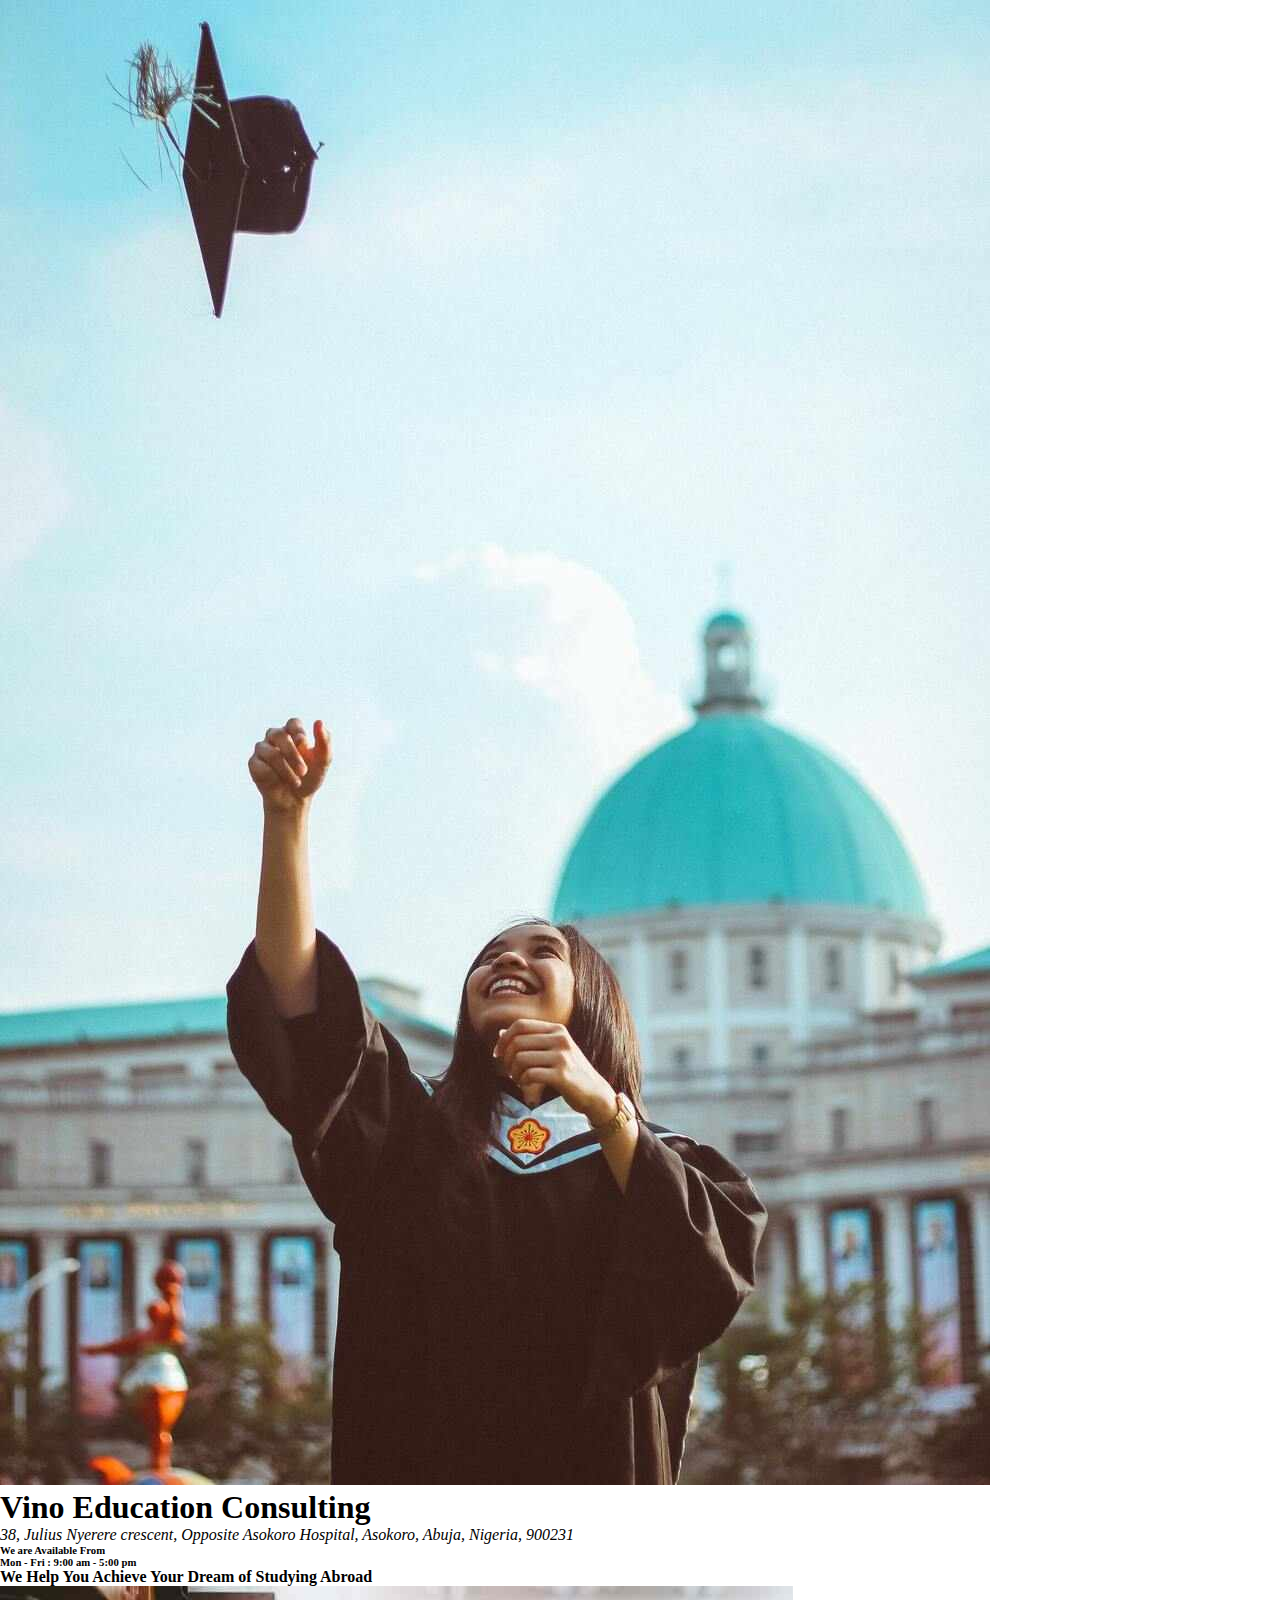
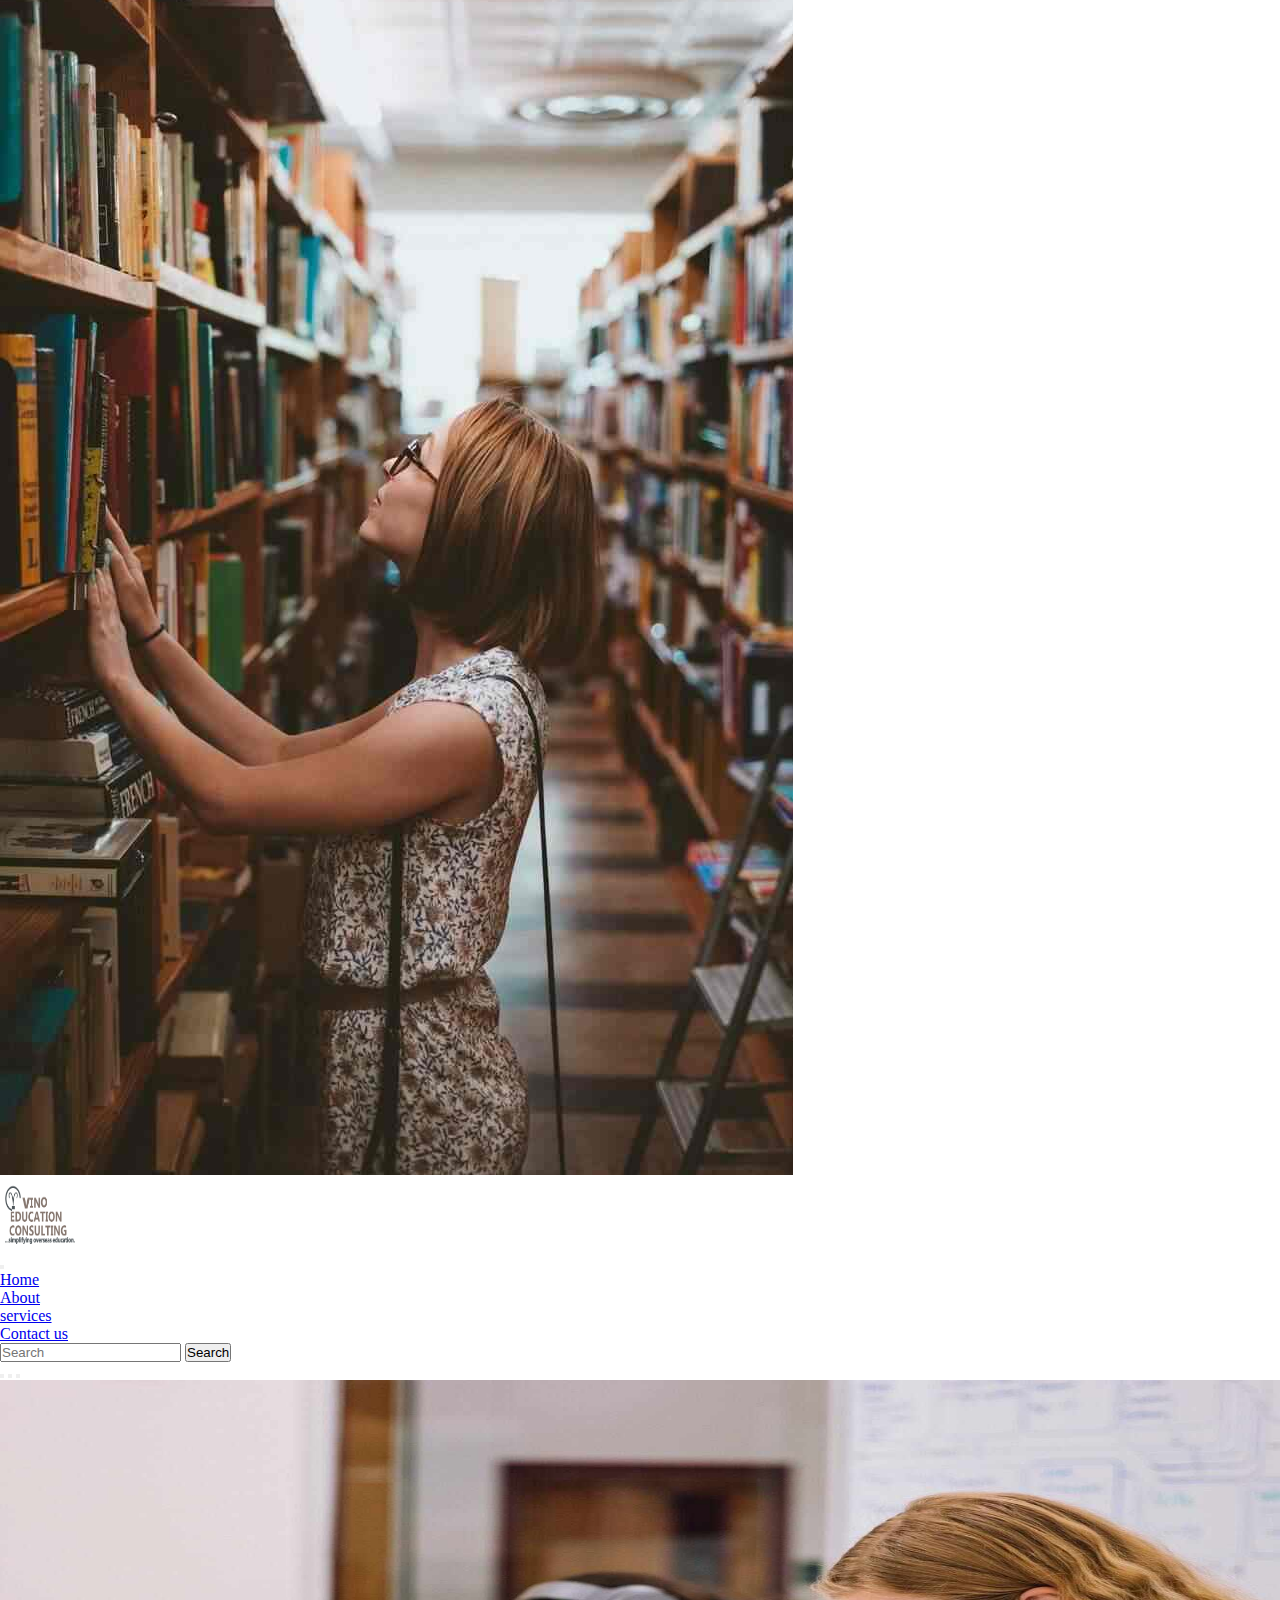
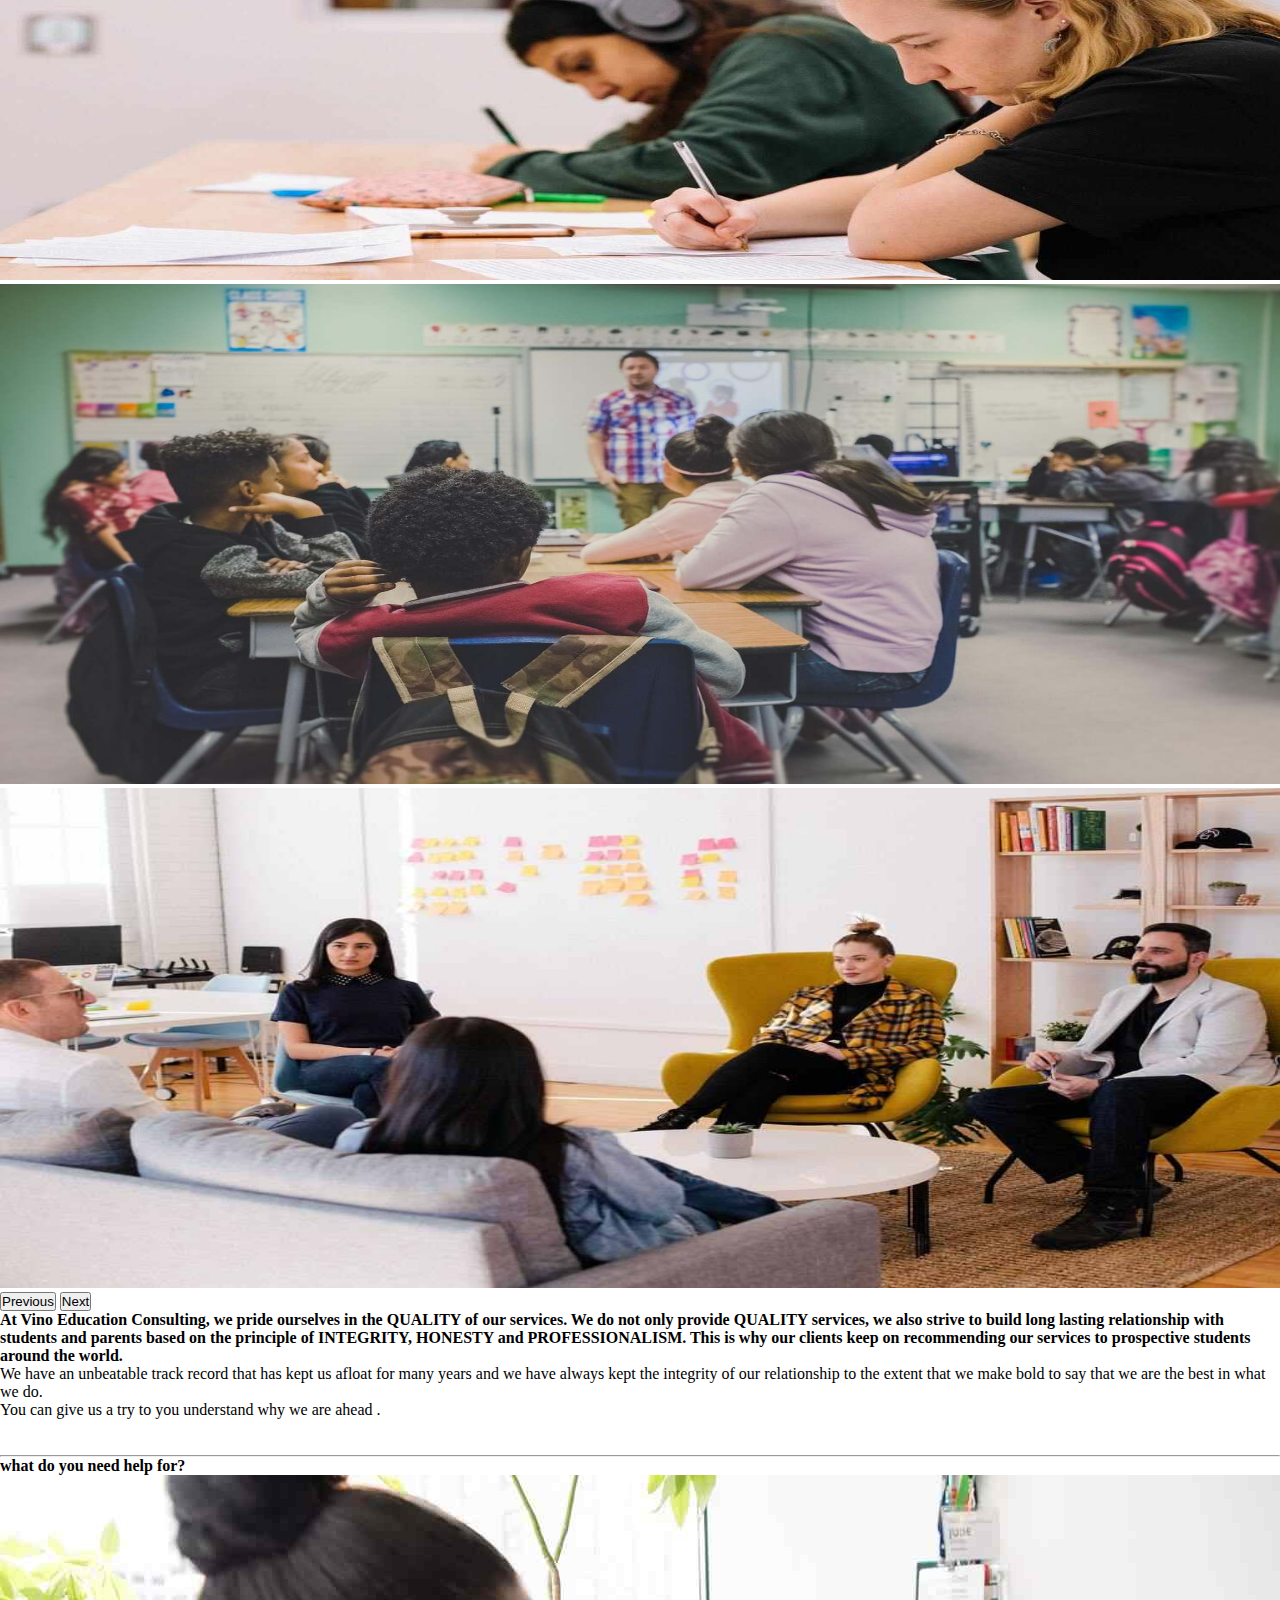
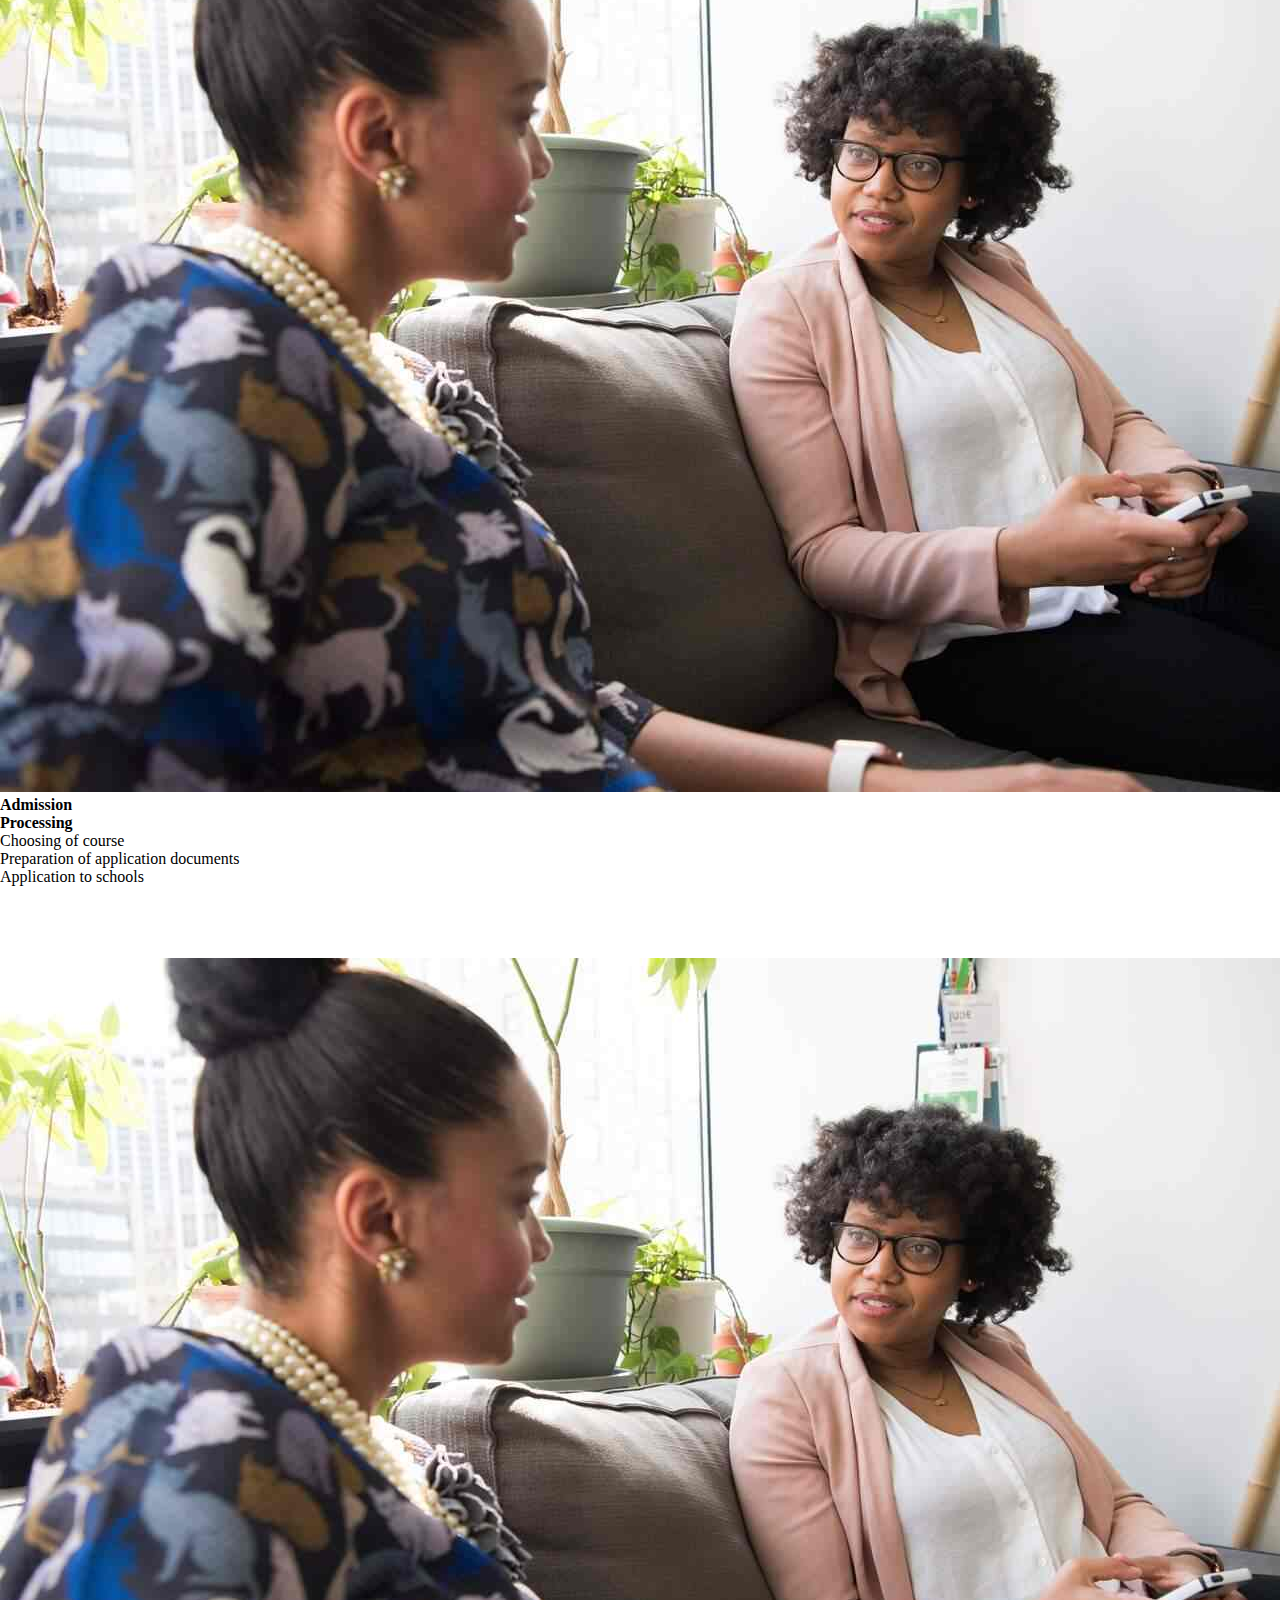
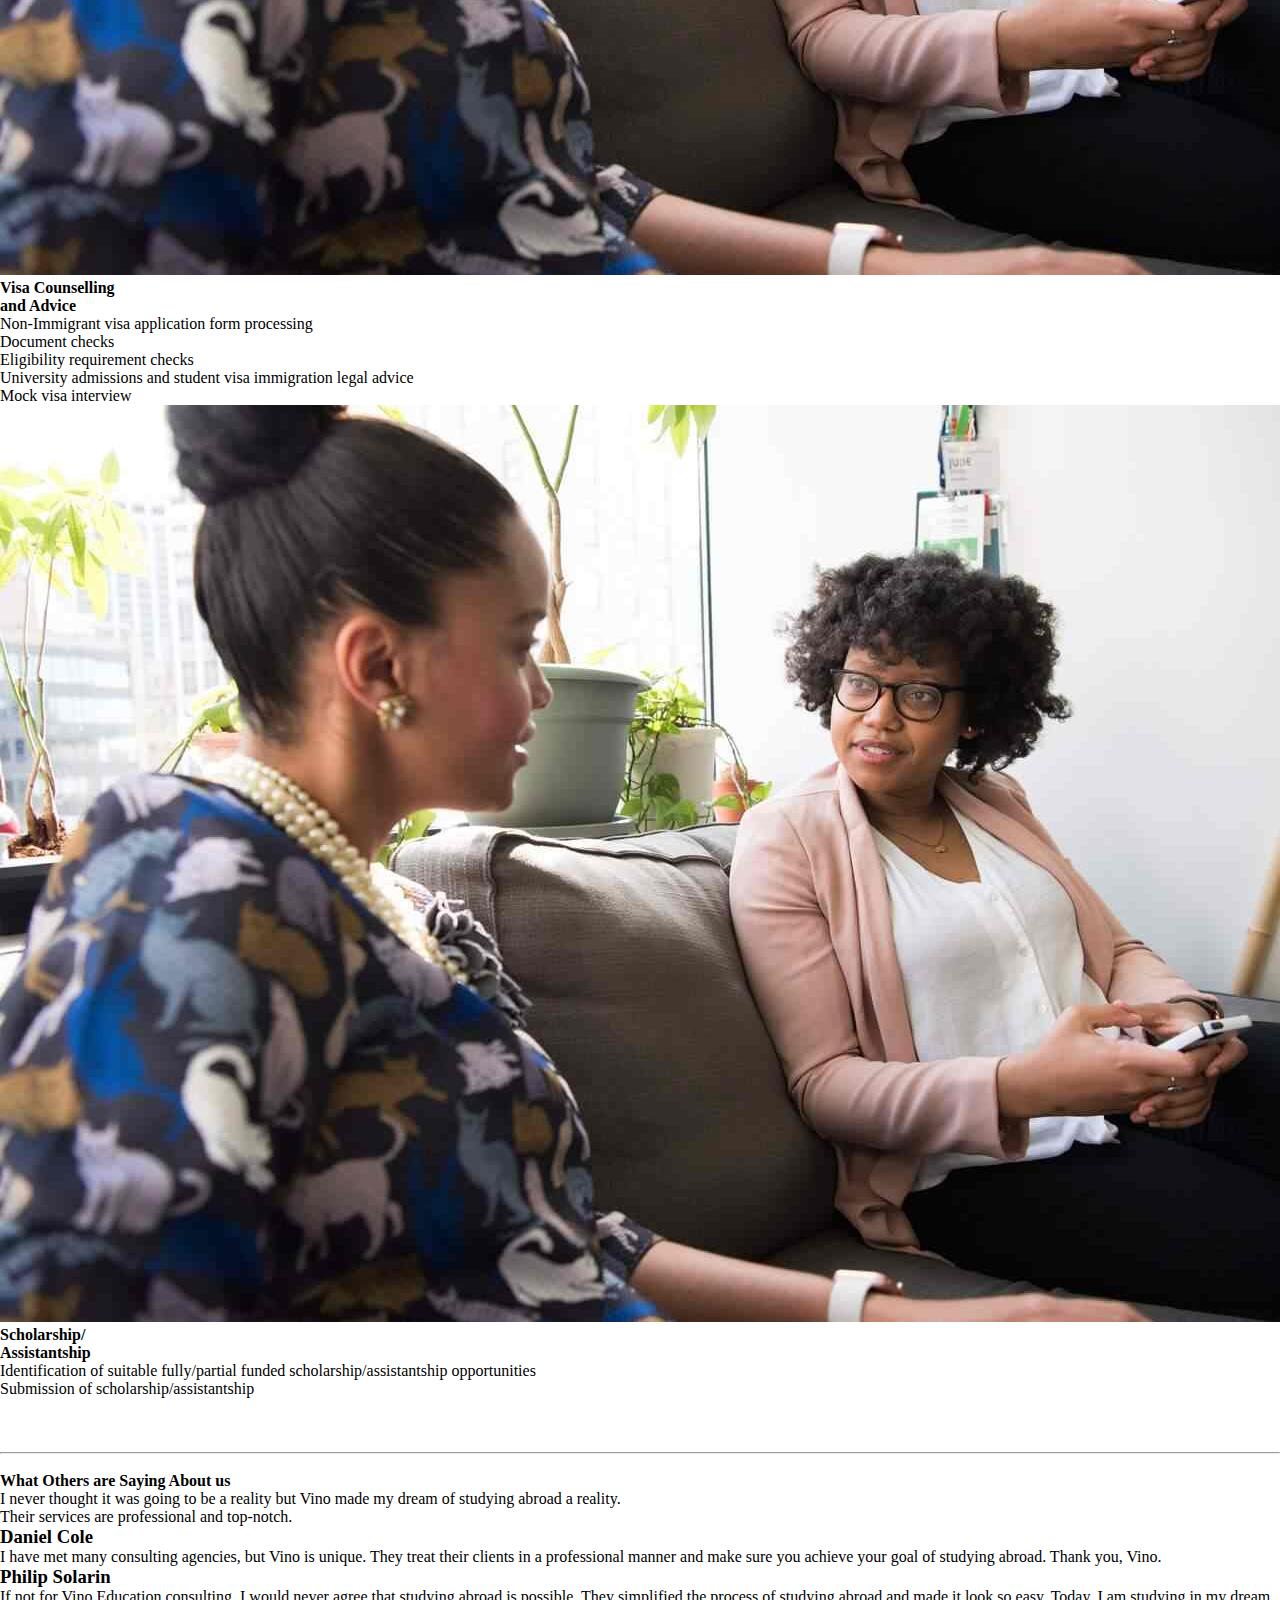
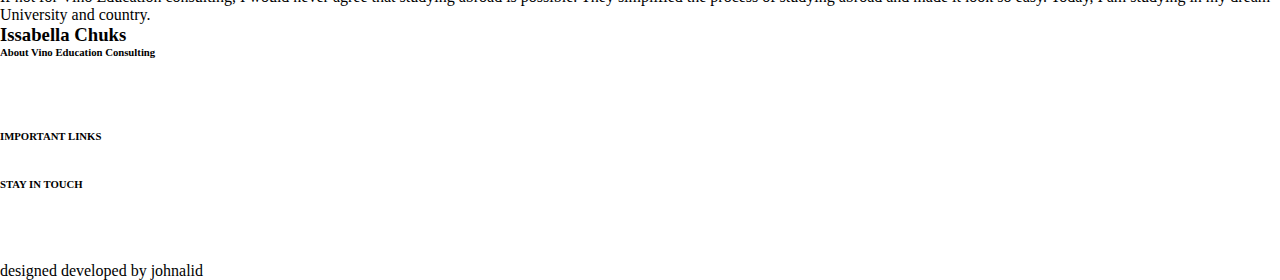
==== index.html @ 6d029cc8 "11" ====
<!DOCTYPE html>
<html lang="en">
<head>
    <meta charset="UTF-8">
    <meta http-equiv="X-UA-Compatible" content="IE=edge">
    <meta name="viewport" content="width=device-width, initial-scale=1.0">
    <title>vino</title>
    <meta name="viewport" content="width=device-width, initial-scale=1">

    <link rel="stylesheet" href="css/style.css">

    <link rel="stylesheet" href="https://cdnjs.cloudflare.com/ajax/libs/font-awesome/4.7.0/css/font-awesome.min.css">
    

    <!-- CSS only -->
    <link href="https://cdn.jsdelivr.net/npm/bootstrap@5.0.0-beta3/dist/css/bootstrap.min.css" rel="stylesheet" integrity="sha384-eOJMYsd53ii+scO/bJGFsiCZc+5NDVN2yr8+0RDqr0Ql0h+rP48ckxlpbzKgwra6" crossorigin="anonymous">

        <!-- JavaScript Bundle with Popper -->
    <script src="https://cdn.jsdelivr.net/npm/bootstrap@5.0.0-beta3/dist/js/bootstrap.bundle.min.js" integrity="sha384-JEW9xMcG8R+pH31jmWH6WWP0WintQrMb4s7ZOdauHnUtxwoG2vI5DkLtS3qm9Ekf" crossorigin="anonymous"></script>


    <link rel="stylesheet" href="script.js">
</head>
<body>

    <div class="container-fluid bg-dark header text-white begin">
        <div class="row text-center header-top justify-content-center p-5">
            

            <div class="col-lg-4 col-md-12 col-sm-12">
                <img src="image/jodyhongfilms-sI1mbxJFFpU-unsplash(XyWQaxATWPB) (1)(W3ZvfquV0aR) (1).jpg" alt="cyon logo" class="img-fluid">
            </div>

            <div class="col-lg-4 col-md-12 col-sm-12">
                <h1>Vino Education Consulting</h1>
                <address>38, Julius Nyerere crescent, Opposite Asokoro Hospital, Asokoro, Abuja, Nigeria, 900231</address>

                <h6>We are Available From <br>
                  Mon - Fri : 9:00 am - 5:00 pm</h6>
                <!-- <a href="mailto:info@vinoeducationconsulting.com
                "><i class="go fa fa-envelope" aria-hidden="true"></i></a> <br>
                <a href="tel:+2348138564620"> <i class="go fa fa-phone" aria-hidden="true"></i></a>
                <a href="tel:+2348187362882"> <i class="go fa fa-phone" aria-hidden="true"></i></a> -->
                <h4 class="p-5 mt-5">We Help You Achieve Your Dream of Studying Abroad </h4>
            </div>



            <div class="col-lg-4 col-md-6 col-sm-12">
                <img src="image/clay-banks-GX8KBbVmC6c-unsplash(R3X3UdhU4Tx)(JSUIlUSMQEc).jpg" alt="ss Peter & Paul" class="img-fluid img-1 ">
            </div>
        </div>
    </div>

    <nav class="navbar navbar-expand-lg navbar-light bg-white sticky-top">
            <div class="container-fluid">
                <nav class="navbar bg-white">
                    <div class="container">
                      <a class="navbar-brand" href="index.html">
                        <img src="image/unnamed.png" alt="logo" width="80" height="70" class="bg-white text-center">
                      </a>
                    </div>
                  </nav>

                  <button class="navbar-toggler" type="button" data-bs-toggle="collapse" data-bs-target="#navbarSupportedContent" aria-controls="navbarSupportedContent" aria-expanded="false" aria-label="Toggle navigation">
                <span class="navbar-toggler-icon"></span>
              </button>
              <div class="collapse navbar-collapse" id="navbarSupportedContent">
                <ul class="navbar-nav me-auto mb-2 mb-lg-0 ">

                  <li class="nav-item">
                    <a class="nav-link active text-dark" aria-current="page" href="index.html">Home</a>
                  </li>

                  <li class="nav-item">
                    <a class="nav-link active text-dark" aria-current="page" href="about.html">About</a>
                  </li>

                  <li class="nav-item">
                    <a class="nav-link active dark" aria-current="page" href="scholarships.html">services</a>
                  </li>


                  <li class="nav-item">
                    <a class="nav-link active text-dark" aria-current="page" href="contact.html">Contact us</a>
                  </li>
                  
                
                </ul>
                <form class="d-flex">
                  <input class="form-control me-2" type="search" placeholder="Search" aria-label="Search">
                  <button class="btn btn-outline-success" type="submit">Search</button>
                </form>
              </div>
            </div>
          </nav>
    </div>

    <div class="hero container-fluid p-5 bg-dark">
        <div id="carouselExampleIndicators" class="carousel slide" data-bs-ride="carousel">
            <div class="carousel-indicators">
              <button type="button" data-bs-target="#carouselExampleIndicators" data-bs-slide-to="0" class="active" aria-current="true" aria-label="Slide 1"></button>
              <button type="button" data-bs-target="#carouselExampleIndicators" data-bs-slide-to="1" aria-label="Slide 2"></button>
              <button type="button" data-bs-target="#carouselExampleIndicators" data-bs-slide-to="2" aria-label="Slide 3"></button>
            </div>
            <div class="carousel-inner px-3">
              <div class="carousel-item active">
                <img src="image/jeswin-thomas-guLAk5gqj-Y-unsplash(tLS0NgDB8vL).jpg" class="d-block w-100 img-1 hero-img" alt="">
              </div>
              <div class="carousel-item">
                <img src="image/neonbrand-zFSo6bnZJTw-unsplash(A8txXpDIAb9) (1)(v4E5fem6Sn5).jpg" class="d-block w-100 img-1 hero-img" alt="...">
              </div>
              <div class="carousel-item">
                <img src="image/leon-6awfTPLGaCE-unsplash(8g3A4RStdnp).jpg" class="d-block w-100 img-1 hero-img" alt="...">
              </div>
            </div>
            <button class="carousel-control-prev" type="button" data-bs-target="#carouselExampleIndicators" data-bs-slide="prev">
              <span class="carousel-control-prev-icon" aria-hidden="true"></span>
              <span class="visually-hidden">Previous</span>
            </button>
            <button class="carousel-control-next" type="button" data-bs-target="#carouselExampleIndicators" data-bs-slide="next">
              <span class="carousel-control-next-icon" aria-hidden="true"></span>
              <span class="visually-hidden">Next</span>
            </button>
          </div> 
    </div>

    <div class="main text-white p-5 mt-4 bg-dark">
        <div class="container text-center">
            <h4 class=" text-sm-start p-3"> At Vino Education Consulting, we pride ourselves in the QUALITY of our services. We do not only provide QUALITY services, we also strive to build long lasting relationship with students and parents based on the principle of INTEGRITY, HONESTY and PROFESSIONALISM. This is why our clients keep on recommending our services to prospective students around the world.</h4>


        

        <div class="about container bg-dark text-white">
            <div class="row">
              <p class="p-3">
                We have an unbeatable track record that has kept us afloat for many years and we have always kept the integrity of our relationship to the extent that we make bold to say that we are the best in what we do. <br> 
                You can give us a try to you understand why we are ahead .
              </p>

              <div class="col-lg-6 col-md-6 col-sm-4 mb-5">
                <div class="img-info justify-content-sm-center px-4">
                    <a href="#"><img src="image/goooo.jpg" alt="" class="img-fluid"></a>
                </div>

              </div>
              
              <div class="col-lg-6 col-md-6 col-sm-4 mb-5">
                    <div class="img-info justify-content-sm-center px-4">
                        <a href="#"><img src="image/goooooo.jpg" alt="" class="img-fluid"></a>
                    </div>

                </div>
            </div>
        </div>
         </div>
         <hr>
  </div>

  <div class="section mb-5">
    <div class="container-fluid">
      <h4 class="text-uppercase text-center mt-5">
        what do you need help for?
    </h4>

    


  <div class="main-card">
    

    <div class="row px-5 mt-5 bg-dark">
        <!-- <div class="col-lg-4 col-md-6 col-sm-12 mb-4 ">
          <div class="card bg-dark text-white">
            <img src="image/VISA COUNSELLING PICTURE.jpg " class="card-img-top mt-5" alt="...">
            <div class="card-body">
              <h4 class="card-title text-center">Admission Processing</h4>
              <p class="card-text">
                <ul>
                  <li>Choosing of course</li>
                  <li>Preparation of application documents </li>
                  <li> Application to schools</li>
                  
                </ul>
                
                <br>
               <br>
               <br>
               
                </p>
            </div>
          </div>
        </div> -->

        
        <div class="col-lg-4 col-md-6 col-sm-12 mb-5 p-3">
          <div class="card">
            <img src="image/VISA COUNSELLING PICTURE.jpg" class="card-img-top  p-2" alt="...">
            <div class="card-body bg-white text-dark">
              <h4 class="card-title text-center">Admission <br> Processing</h4>
              <p class="card-text">
                <ul>
                  <li>Choosing of course</li>
                  <li>Preparation of application documents </li>
                  <li> Application to schools</li>
                  <br>
                  <br> 
                  <br>
                  <br>
                  
                </ul>
              </p>
            </div>
          </div>
        </div>


        <div class="col-lg-4 col-md-6 col-sm-12 mb-5 p-3" >
          <div class="card ">
            <img src="image/VISA COUNSELLING PICTURE.jpg" class="card-img-top p-2" alt="...">
            <div class="card-body bg-white text-dark">
              <h4 class="card-title text-center">Visa Counselling <br> and Advice</h4>
              <p class="card-text">
                <ul>
                  <li>Non-Immigrant visa application form processing</li>
                  <li>Document checks</li>
                  <li>Eligibility requirement checks</li>
                  <li>University admissions and student visa immigration legal advice</li>
                  <li>Mock visa interview</li>
                </ul>
              </p>
            </div>
          </div>
        </div>



        <div class="col-lg-4 col-md-6 col-sm-12 mb-4 p-3">
            <div class="card">
              <img src="image/VISA COUNSELLING PICTURE.jpg" class="card-img-top p-2" alt="...">
              <div class="card-body bg-white text-dark">
                <h4 class="card-title text-center">	Scholarship/ <br> Assistantship</h4>
                <p class="card-text">
                  <ul>
                    <li>Identification of suitable fully/partial funded scholarship/assistantship opportunities</li>
                    <li>Submission of scholarship/assistantship</li><br> <br> <br>
                  </ul>
                </p>
              </div>
            </div>
          </div>



        <!-- <div class="col-lg-3 col-md-6 col-sm-12 mb-4">
          <div class="card bg-primary text-white">
            <img src="image/download.jpg" class="card-img-top mt-5" alt="...">
            <div class="card-body">
              <h4 class="card-title text-center">Enquiries</h4>
              <p class="card-text">Lorem ipsum dolor sit amet consectetur adipisicing elit. Suscipit a dolorem commodi odit aperiam, impedit tempora sapiente eligendi earum hic provident minima perferendis numquam laborum sint harum tenetur. Doloribus odio placeat pariatur reiciendis exercitationem commodi, repellat voluptates aspernatur, fugiat distinctio quos dolorem, soluta sunt?</p>
            </div>
          </div>
        </div>            
      </div>  -->
      <hr  id="about">
      <div class="container-fluid">
      <marquee behavior="" direction=""></marquee>
      </div>
    </div>
    
      </div>
  </div>


  <div class="what-others text-dark text-center bg-dark">
    <h4 class="text-center mt-4">What Others are Saying About us</h4>
    <div class="container-fluid abt-p">
      <div id="carouselExampleCaptions" class="carousel slide" data-bs-ride="carousel">
        <div class="carousel-indicators">
          <button type="button" data-bs-target="#carouselExampleCaptions" data-bs-slide-to="0" class="active" aria-current="true" aria-label="Slide 1"></button>
          <button type="button" data-bs-target="#carouselExampleCaptions" data-bs-slide-to="1" aria-label="Slide 2"></button>
          <button type="button" data-bs-target="#carouselExampleCaptions" data-bs-slide-to="2" aria-label="Slide 3"></button>
        </div>

        <div class=" container-fluid what">
          <div class="carousel-inner mt-5">
            <div class="carousel-item active abt-us">
              <img src="image/smiling-african-american-student-with-glasses-and-with-books-near-college-portrait-of-a-happy-black-young-man-standing-on-a-university-background-W3K76P.jpg" class="d-block w-100" alt="...">
              <div class="carousel-caption d-none d-md-block">
             
                <p class="text-secondary px-5">I have met many consulting agencies that seek to help me and despite all their promises it appears they were all doomed to fail from Ab-initio, but when i got to Vino, the treatment was different and the way they make sure you are satisfied with their services is avery beautiful thing. 
                  <h3 class="text-danger px-1">Daniel Cole</h3>
                </p>
              </div>
            </div>
  
            <div class="carousel-item abt-us">
              <img src="image/8db95e4392cd22edaf0c857b0a3c274a.jpg" class="d-block w-100 " alt="...">
              <div class="carousel-caption d-none d-md-block ">
              
                <p class="text-secondary px-5">Lorem ipsum dolor sit amet consectetur adipisicing elit. Unde libero rerum quia molestiae perspiciatis vitae illum, voluptate rem consequuntur ullam soluta vero totam tempore facilis velit excepturi dignissimos est odit architecto eligendi dolore quibusdam? Illo laboriosam nulla aliquam, ex eum, soluta harum dignissimos voluptates suscipit odio aut, veritatis non nostrum delectus! Omnis voluptates delectus non cum consequatur obcaecati quae, in voluptas mollitia quod veritatis voluptatem dignissimos.
                  <h3 class="text-danger px-1">Philip Aggrey</h3>
                </p>
              </div>
            </div>
            
            <div class="carousel-item abt-us">
              <img src="image/beautiful-young-girl-kid-wearing-260nw-1513804589.jpg" class="d-block w-100" alt="...">
              <div class="carousel-caption d-none d-md-block">
                
                <p class="text-secondary px-5">Lorem ipsum dolor sit amet, consectetur adipisicing elit. Reiciendis illo consequatur porro dolorem ullam placeat labore dicta ducimus dolorum, cumque explicabo cum molestiae beatae reprehenderit provident iure, quo, neque numquam ipsum fugiat corporis eaque omnis. Ducimus deserunt, non quod beatae minus dignissimos repudiandae possimus consequuntur impedit ad sequi vitae laboriosam distinctio nihil delectus ut. Sequi vitae repudiandae possimus nulla explicabo, perferendis voluptates beatae amet dolores!
                  <h3 class="px-1">Issabella Young</h3>
                </p>
              </div>
            </div>
          </div>
        </div>




        

        <button class="carousel-control-prev" type="button" data-bs-target="#carouselExampleCaptions" data-bs-slide="prev">
          <span class="carousel-control-prev-icon" aria-hidden="true"></span>
          <span class="visually-hidden">Previous</span>
        </button>
        <button class="carousel-control-next" type="button" data-bs-target="#carouselExampleCaptions" data-bs-slide="next">
          <span class="carousel-control-next-icon" aria-hidden="true"></span>
          <span class="visually-hidden">Next</span>
        </button>
      </div>
    </div>

    <div class="abt-u">
      <div id="carouselExampleSlidesOnly" class="carousel slide" data-bs-ride="carousel">
        <div class="carousel-inner px-5">

          <div class="carousel-item active px-3">
            <p class="text-white px-5 bg-dark">I never thought it was going to be a reality but Vino made my dream of studying abroad a reality. <br> Their services are professional and top-notch.
              <h3 class="text-white px-1">Daniel Cole</h3>
            </p>
          </div>

          <div class="carousel-item px-3">
            <p class="text-white px-5 bg-dark">I have met many consulting agencies, but Vino is unique. They treat their clients in a professional manner and make sure you achieve your goal of studying abroad. Thank you, Vino.
              <h3 class="text-white px-1">Philip Solarin</h3>
            </p>
          </div>

          <div class="carousel-item px-3">
            <p class="text-white px-5 bg-dark">If not for Vino Education consulting, I would never agree that studying abroad is possible. They simplified the process of studying abroad and made it look so easy. Today, I am studying in my dream University and country.  
              <h3 class="text-white px-1">Issabella Chuks</h3>
            </p>
          </div>
        </div>
      </div>
    </div>   
  </div>
  </div>
  
  
  <section class="container-fluid text-center text-dark bg-dark">
    <footer class="foot p-5">
        <div class="row">
            <div class="col-lg-4 col-md-4 col-sm-12 foot1 text-white">
                <div class="foot2">
                    <h6 class="text-uppercase text-left">
                       About Vino Education Consulting
                    </h6>
                        
                    

                    <div class="foot3">
                        <div class="row">
                            <div class="row pb-3 px-2 ">
                               
                                <div class=" col-lg-12 col-md-12 col-sm-12 history ml-3 text-white">
                                    <a href="about.html">About Us</a>
                                </div>

                                <div class=" col-lg-12 col-md-12 col-sm-12 history ml-3 text-white">
                                  <a href="about.html#mission">Mission </a>
                              </div>

                                <div class=" col-lg-12 col-md-12 col-sm-12 history ml-3 text-white">
                                  <a href="about.html#vision">Vision</a>
                              </div>
<!-- 
                                <div class=" col-lg-12 col-md-12 col-sm-12 history ml-3 text-white">
                                  <a href="about.html#partners">Our partners</a>
                                </div> -->

                                <div class=" col-lg-12 col-md-12 col-sm-12 history ml-3 text-white">
                                    <a href="about.html#team">Team Members</a>
                                </div>

                                <!-- <div class=" col-lg-12 col-md-12 col-sm-12 history ml-3 text-white">
                                    <a href="testimonials.html">Testimonials</a>
                                </div> -->
                               </div>
                        
                        </div>

                    </div>
                </div>
            </div>

            
            <div class="col-lg-4 col-md-4 col-sm-12 foot1 text-white">
                <div class="foot2">
                    <h6 class="text-left">
                       IMPORTANT LINKS
                    </h6>
                        
                    

                    <div class="foot3">
                        <div class="row">
                           <div class="row pb-3 p-2">
                               
                            <div class=" col-lg-12 col-md-12 col-sm-12 history ml-3 text-white">
                                <a href="#">News</a>
                                
                            </div>

                            <div class=" col-lg-12 col-md-12 col-sm-12 history ml-3 text-white">
                                <a href="#">Photo Gallery</a>
                            </div>  
                           </div>

                        
                        </div>

                    </div>
                </div>
            </div>
            
            <div class="col-lg-4 col-md-4 col-sm-12 foot1 text-white">
                <div class="foot2">
                    <h6 class="text-left">
                       STAY IN TOUCH
                    </h6>
                        
                    

                    <div class="foot3">
                        <div class="row">
                           <div class="row pb-3 p-2">
                               
                            <!-- <div class=" col-lg-12 col-md-12 col-sm-12 history ml-3 text-white">
                                <h6 class="mr-3">
                                    Christ Avenue, Off Admiralty <br> Road, Lekki Phase 1, <br> Victoria Island, Lagos

                                </6>
                                
                                 
                            </div> -->

                            <div class=" col-lg-12 col-md-12 col-sm-12 history ml-3 text-white">
                                <a href="#">Contact Us</a>
                            </div>

                            <div class=" col-lg-12 col-md-12 col-sm-12 history ml-3 text-white">
                             <div>
                              <a href="tel:+2348138564620"> <i class="go fa fa-phone" aria-hidden="true"></i></a>
                            
                             </div>

                                <div>
                                 <a href="tel:+2348187362882"> <i class="go fa fa-phone" aria-hidden="true"></i></a>
                                </div>

                                <div class="">
                                  <a href="mailto:info@vinoeducationconsulting.com
                                  "><i class="go fa fa-envelope" aria-hidden="true"></i></a> 
                                </div>
                                 
                            </div>

                             
                              
                           </div>
                           

                        
                        </div>

                    </div>
                </div>
            </div>
                        
                        
                        
                  
            


        </div>

        <div>
            <p>
                designed developed by johnalid
            </p>
        </div>

    </footer>
  </section>


     <!-- Js Script -->

  <script src="assets/js/app.js"></script>


</body>
</html>
---- css/style.css ----
@import"https://maxcdn.bootstrapcdn.com/font-awesome/4.6.3/css/font-awesome.min.css";


.reach i{
font-size: 100px;
color: red;
padding: 13px;
}

.reach i:hover{
    font-size: 100px;
    color: blue;
    padding: 13px;
    border-radius: 100px solid green;
}

i{
    width: 100%;
}

*{
    padding: 0;
    margin: 0;
    box-sizing: border-box;
}

html{
    font-family: cursive;
}
 /* index styling */

/* header styling */

.navbar-brand img{
    padding: 5px;
}

.hero-img{
    height: 500px !important;
    width: 100% !important;
}

/* hero style */



/* main image styling */
.main img{
    height: 400px;
}

.abt-us img{
    height: 500px !important;
    filter: drop-shadow(150%);
    filter:brightness(20%);
    filter:contrast(300%);
    filter: blur(8px) !important;

}

.abt-us p{
    font-weight: bolder;
    font-size: x-large;
    color:  black !important;
    filter:brightness(300%);
    filter:contrast(350%);
    border: 1px solid red;

}

.abt-u{
    display: none;
}

.abt-u{
    display: contents;
}

.abt-p{
    display: none;
}




/* end of index styling */

/* start of about styling */


.para-one, .para-two, .para-three, .para-four, .para-five{
    height: fit-content;
    font-family: -apple-system, BlinkMacSystemFont, 'Segoe UI', Roboto, Oxygen, Ubuntu, Cantarell, 'Open Sans', 'Helvetica Neue', sans-serif;

}

/* .para-one, .para-two, .para-three, .para-four, .para-five p{
    font-size:26px;
} */


.parallax-one {
  /* The image used */
  background-image: url("../image/clay-banks-GX8KBbVmC6c-unsplash\(R3X3UdhU4Tx\)\(JSUIlUSMQEc\).jpg");

  /* Set a specific height */
  min-height: 500px; 

  /* Create the parallax scrolling effect */
  background-attachment: fixed;
  background-position: center;
  background-repeat: no-repeat;
  background-size: cover;
}

.parallax-two {
  /* The image used */
  background-image: url("../image/neonbrand-zFSo6bnZJTw-unsplash\(A8txXpDIAb9\)\ \(1\)\(v4E5fem6Sn5\).jpg");

  /* Set a specific height */
  min-height: 500px; 

  /* Create the parallax scrolling effect */
  background-attachment: fixed;
  background-position: center;
  background-repeat: no-repeat;
  background-size: cover;
}

.parallax-three {
  /* The image used */
  background-image: url("../image/vasily-koloda-8CqDvPuo_kI-unsplash\(yta8330CZPB\)\(ldsUqrtqUXl\).jpg");

  /* Set a specific height */
  min-height: 500px; 

  /* Create the parallax scrolling effect */
  background-attachment: fixed;
  background-position: center;
  background-repeat: no-repeat;
  background-size: cover;
}

.parallax-four {
  /* The image used */
  background-image: url("../image/shubham-sharan-Z-fq3wBVfMU-unsplash\(rdCAjHD46uD\)\ \(1\)\(ckQx68m4GG0\).jpg");

  /* Set a specific height */
  min-height: 500px; 

  /* Create the parallax scrolling effect */
  background-attachment: fixed;
  background-position: center;
  background-repeat: no-repeat;
  background-size: cover;
}

.parallax-five {
    /* The image used */
    background-image: url("../image/clay-banks-GX8KBbVmC6c-unsplash\(R3X3UdhU4Tx\)\(JSUIlUSMQEc\).jpg");
  
    /* Set a specific height */
    min-height: 500px; 
  
    /* Create the parallax scrolling effect */
    background-attachment: fixed;
    background-position: center;
    background-repeat: no-repeat;
    background-size: cover;
  }

  .team{
    display: grid;
    grid-template-columns:repeat(auto-fit, minmax(225px, 1fr));
	grid-gap: 2px;
  }

  .partner-logo img{
      height: 200px;
      width: 200px;
      padding: 10px;
  }

  .partners{
    display: grid;
    grid-template-columns:repeat(auto-fit, minmax(225px, 1fr));
	grid-gap: 2px;
  }

  .member img{
   width: 200px;
   height: 200px;
   border-radius: 50%;
   padding: 10px;
}
  /* contact styling */

  .customer-care {
    /* The image used */
    background-image: url("../image/neonbrand-zFSo6bnZJTw-unsplash\(A8txXpDIAb9\)\ \(1\)\(v4E5fem6Sn5\).jpg");
  
    /* Set a specific height */
    min-height: 500px; 
  
    /* Create the parallax scrolling effect */
    background-attachment: fixed;
    background-position: center;
    background-repeat: no-repeat;
    background-size: cover;
  }

  .care{
    display: grid;
    grid-template-columns:repeat(auto-fit, minmax(225px, 1fr));
	grid-gap: 2px;
    justify-content: center;
    text-align: center;
  }

  .care i{
    font-size: 100px;
    color: #fff;
    padding: 13px;
    }

    .message-form2{
        display: none;

    }


  
/* end of c6ntact styling */

.contact-img img{
    height: 584px;
}


.foot3 a{
    color: #fff !important;
}



/* media query styling */
@media (max-width: 768px){

    .begin{
        display: none;
    }

    
/* ndex styling */
    .two, .three{
        margin-top: 20px !important;
    }



    .img-1{
        height: 300px !important;
        width: 100% !important;
    }

    .main img{
        height: 200px !important;
        padding: 10px;
    }

    .main h4{
        font-size: 18px;
    }

    .main h5{
        font-size: 16px;
    }


    .abt-us img{
        height: 400px !important;
    }

    .abt-u{
        display: contents;
    }

    .abt-p{
        display: none;
    }

    .abt-u p{
        font-style: oblique;
        background: #0d6efd;
        font-size: large;
        color:  white !important;
        border: none;
        /* padding: 25px; */
    
    }

    .form-control{
        overflow: hidden;
    }

    footer a{
        color: white !important;
    }



    /* end of index styling */


    /* contact styling */
    .care2{
        display: none;
    }

    .message-form{
        width: 100% !important;
    }

    .message-form1{
        display: none;
    }

    .message-form2{
        display: block;
    }




    /* end of contact styling */










}
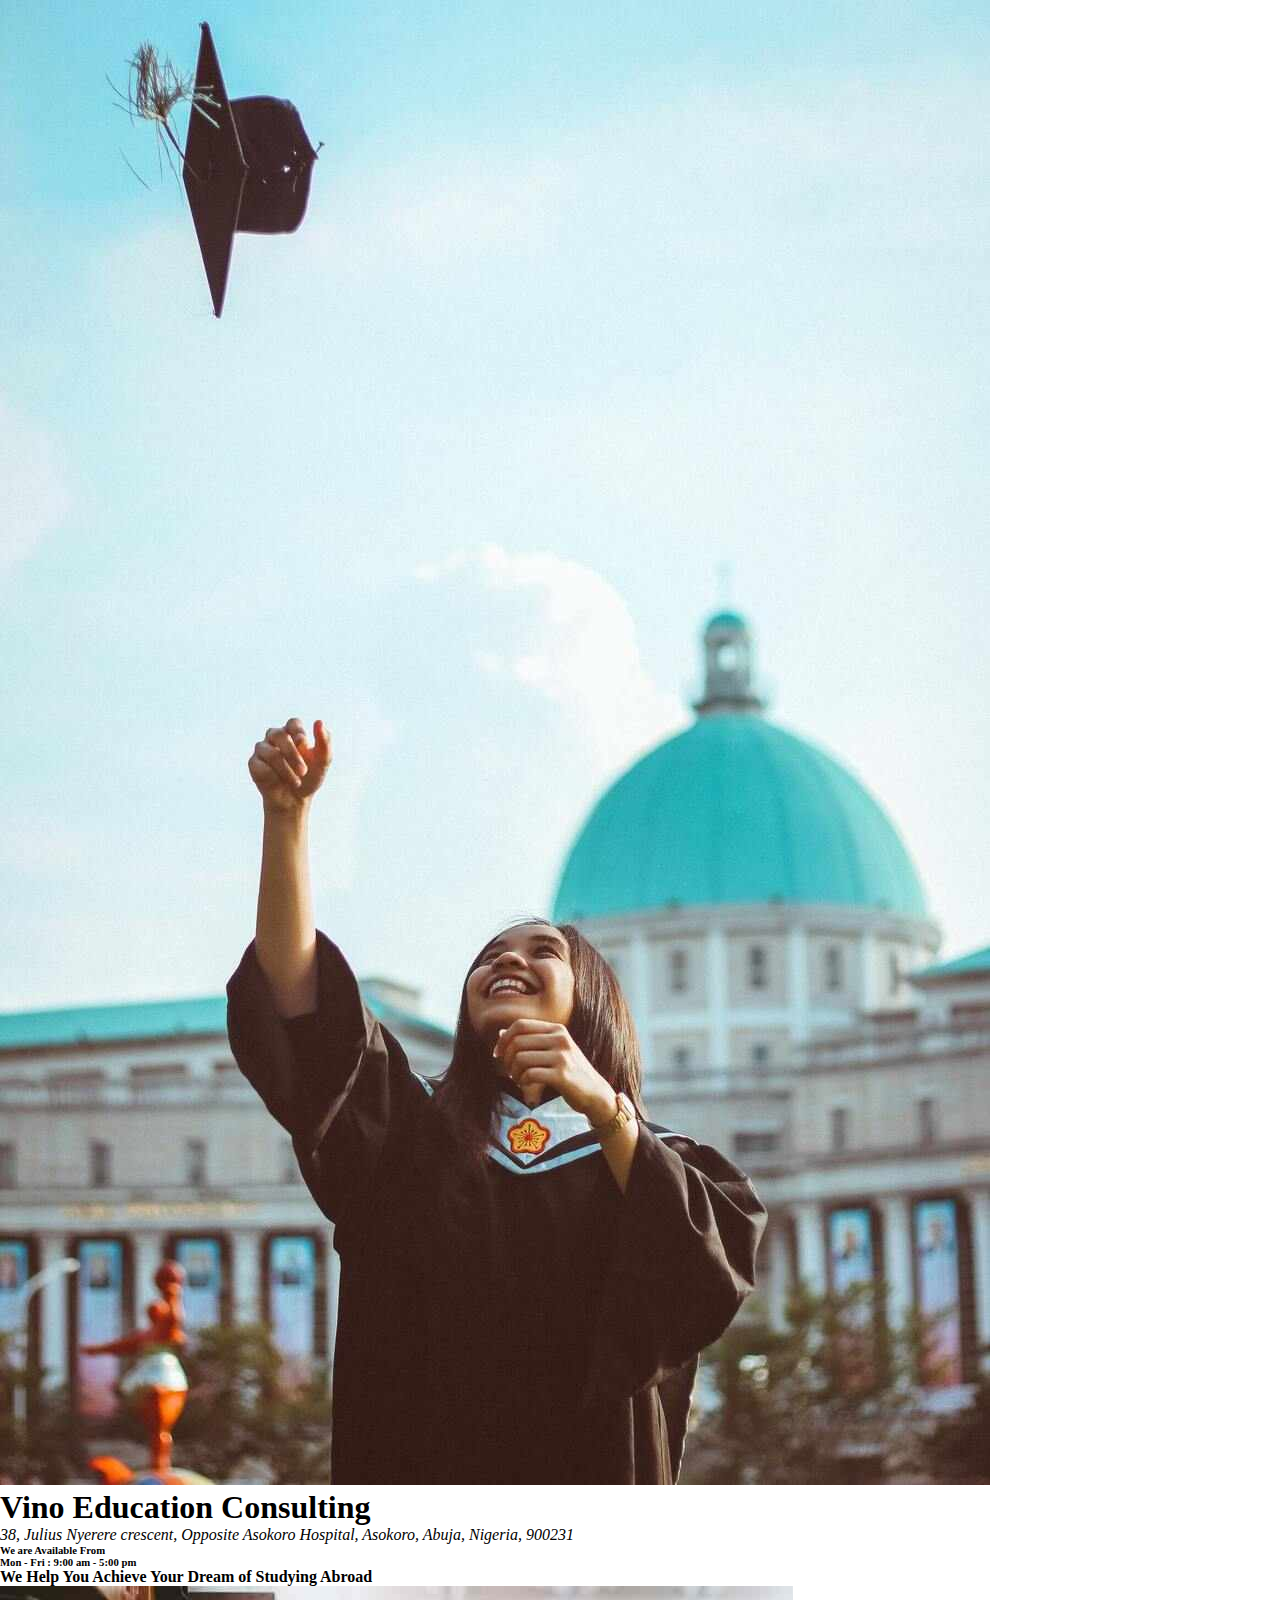
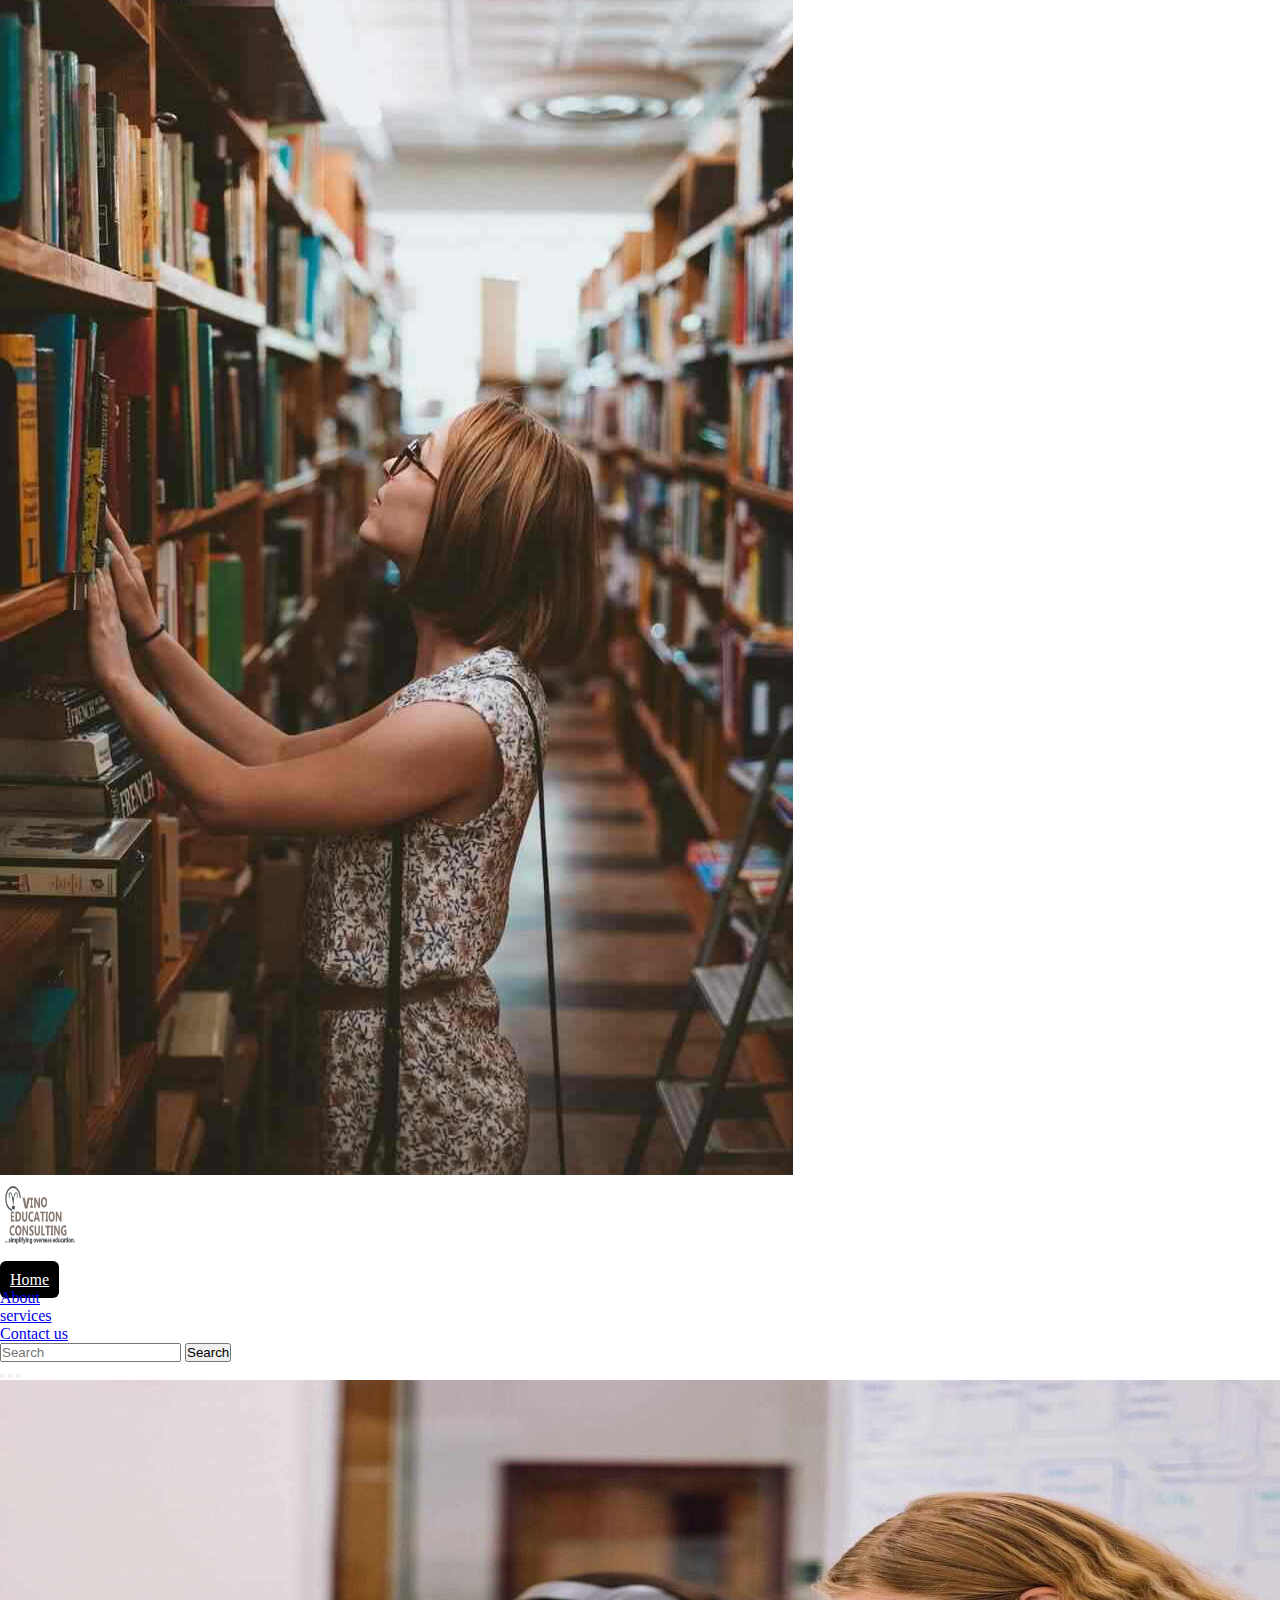
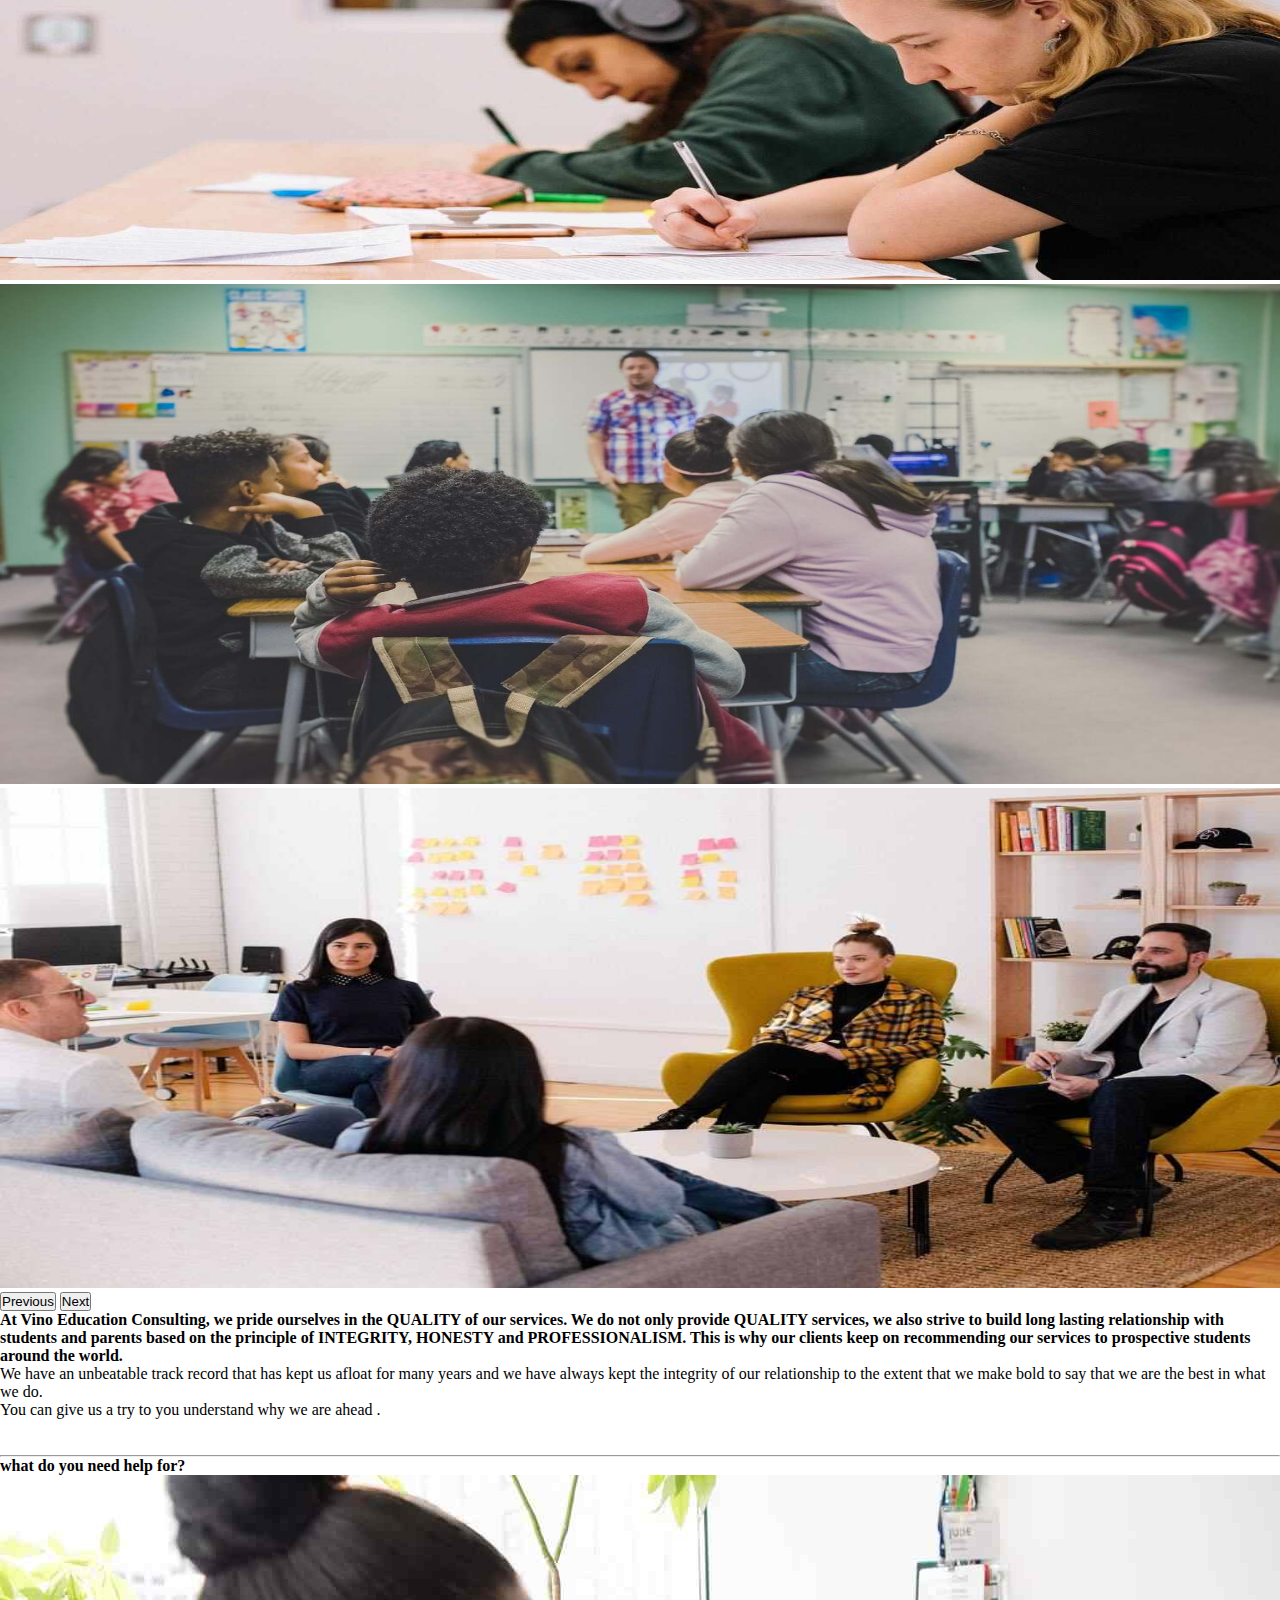
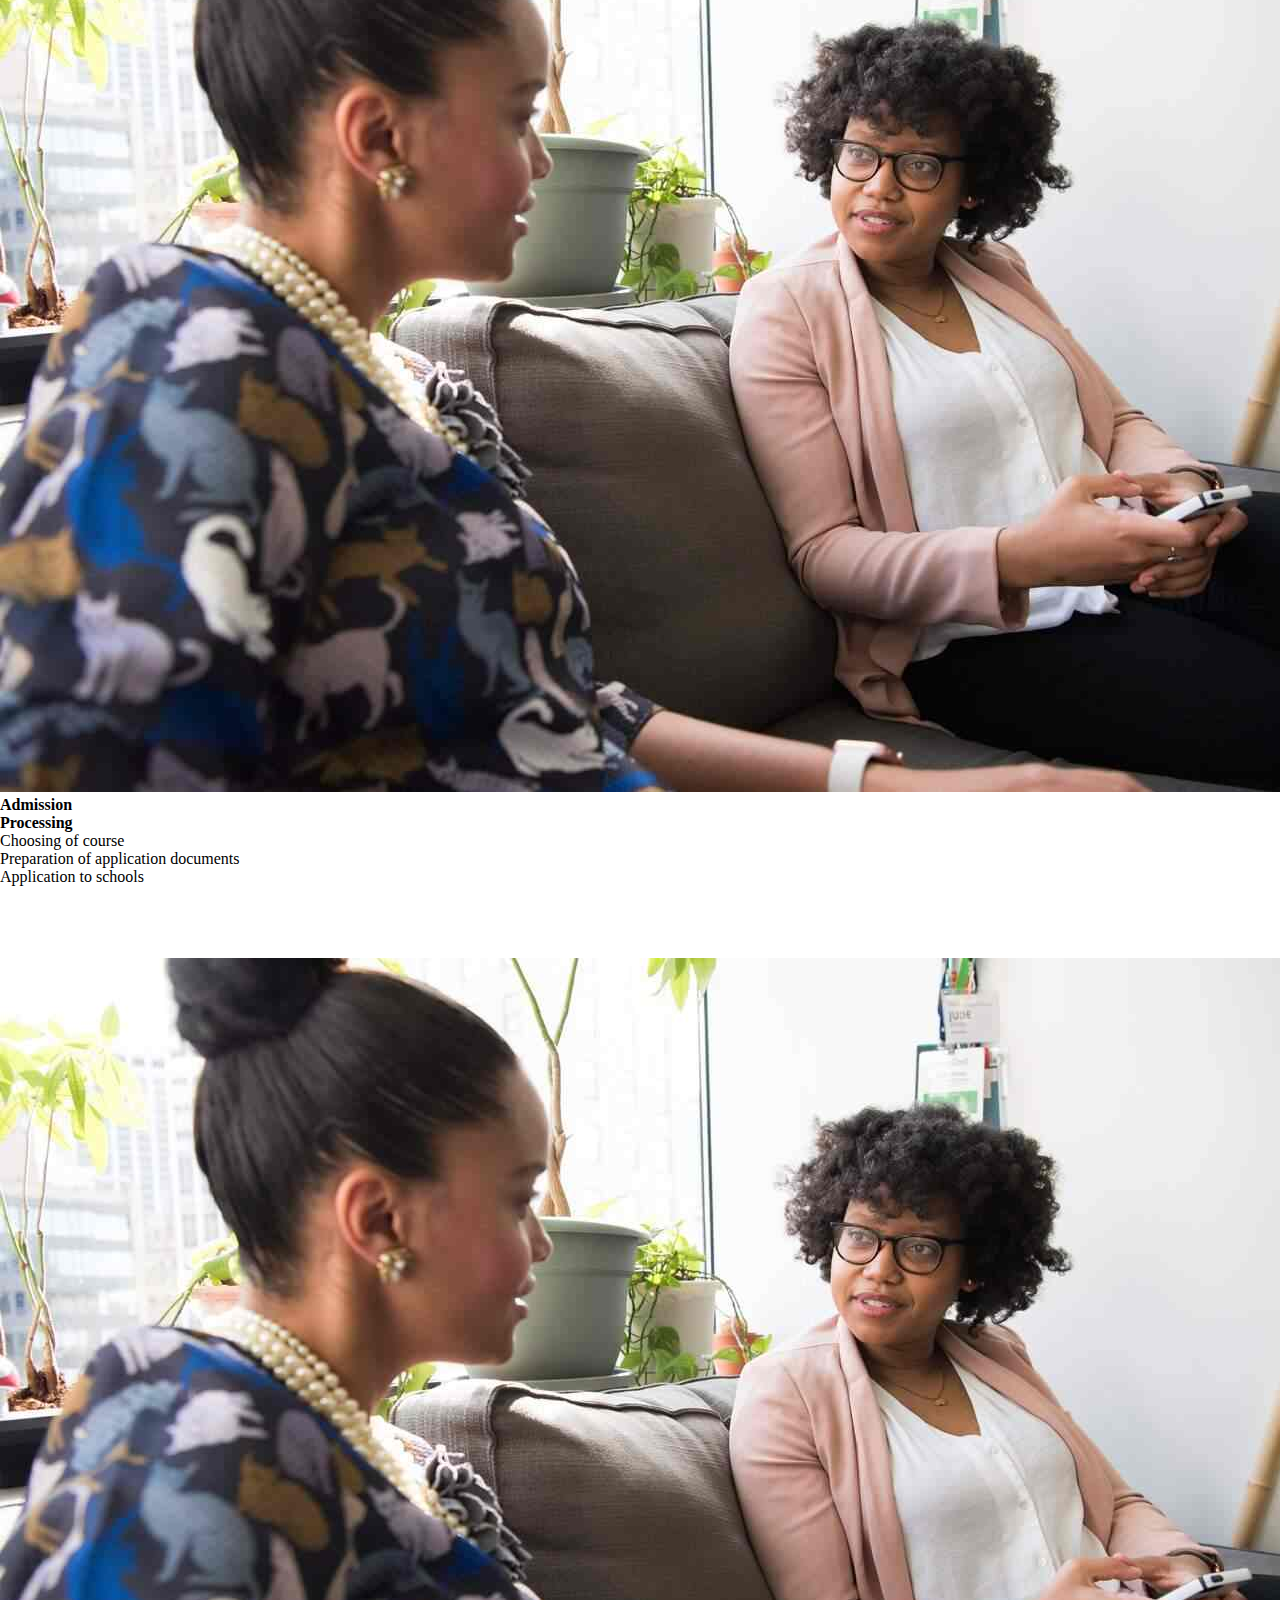
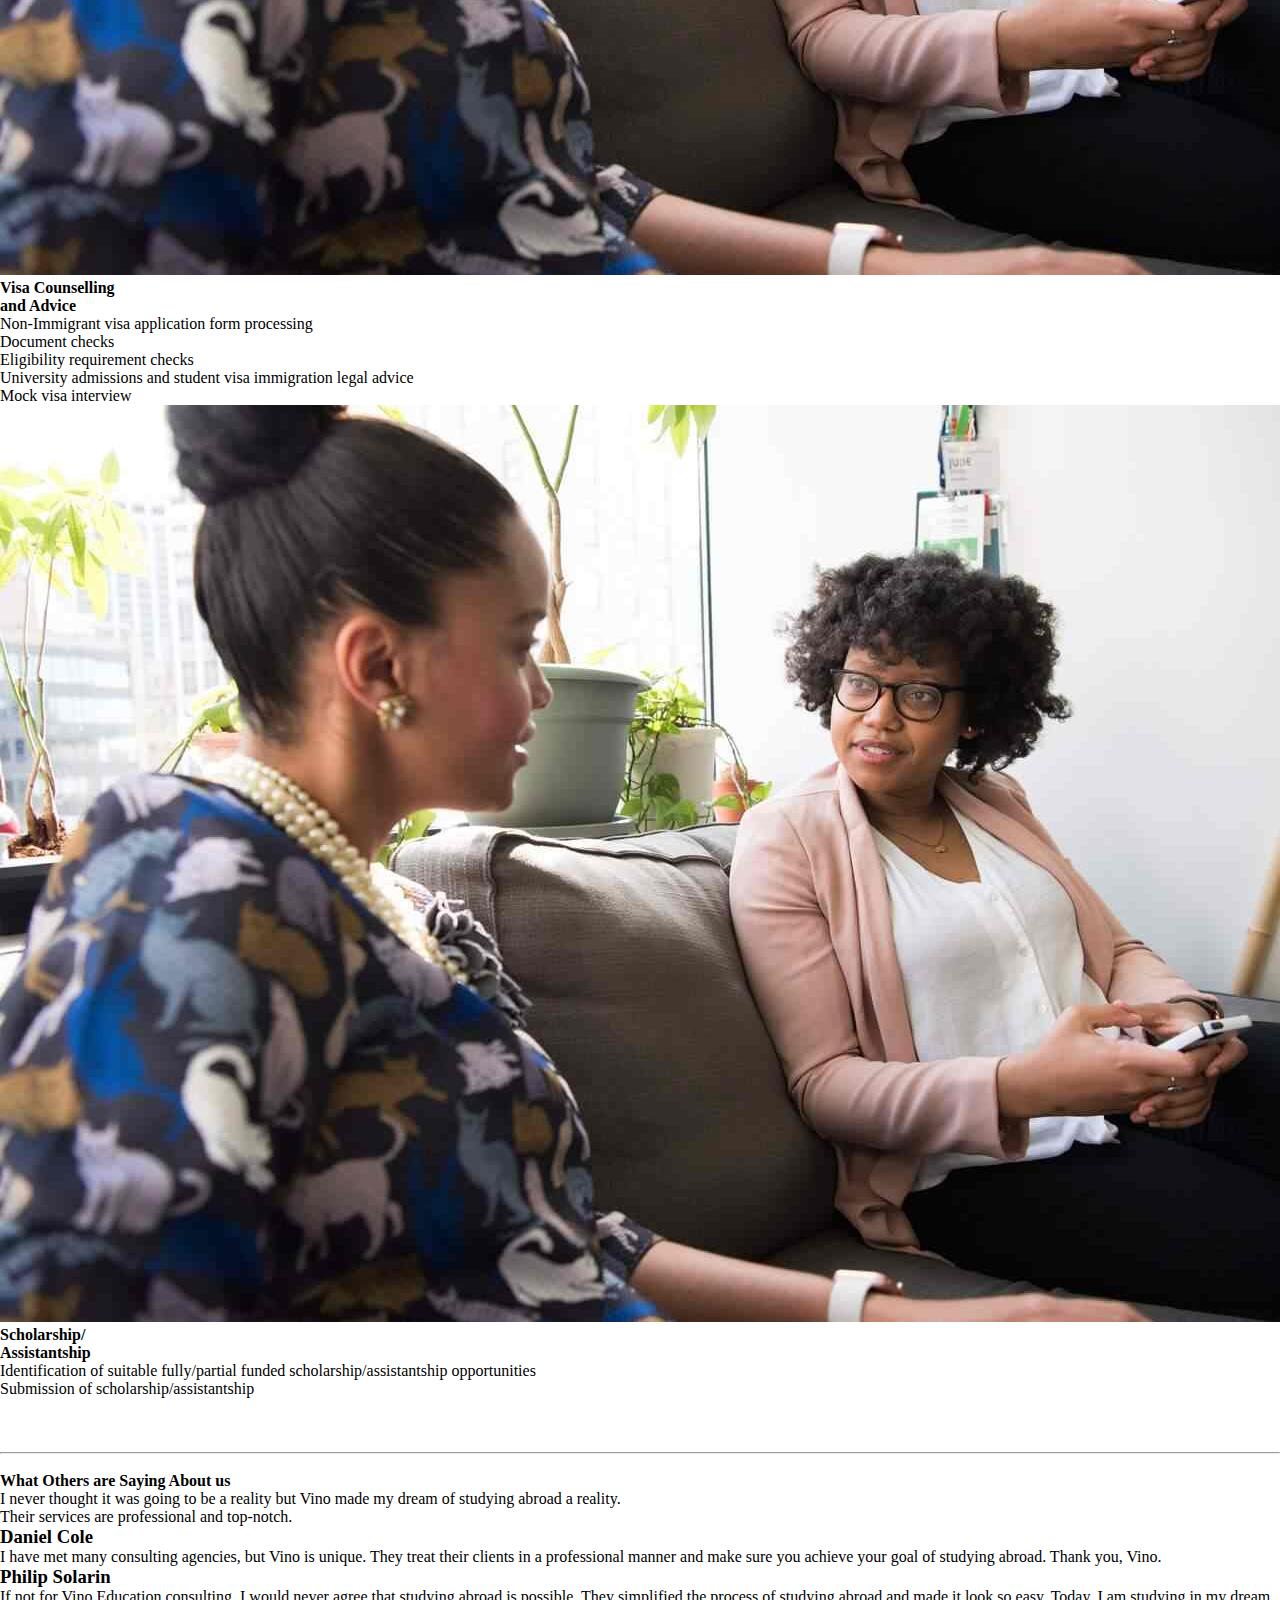
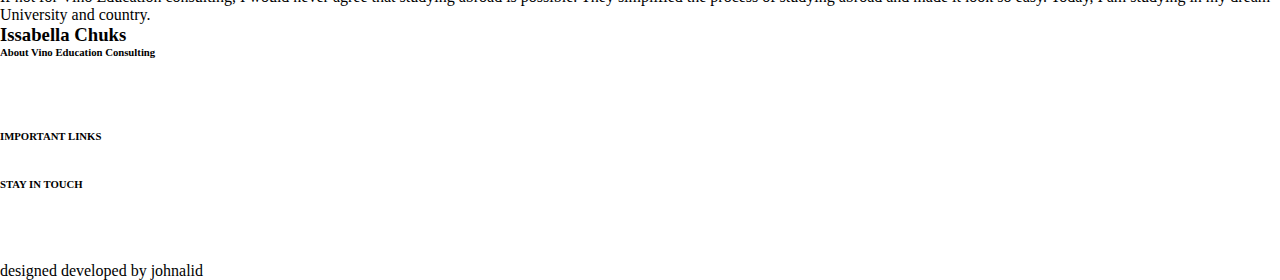
==== commit a05714b3: "bbb" ====
--- a/index.html
+++ b/index.html
@@ -73,16 +73,16 @@
                   </li>
 
                   <li class="nav-item">
-                    <a class="nav-link active text-dark" aria-current="page" href="about.html">About</a>
+                    <a class="nav-link text-dark" aria-current="page" href="about.html">About</a>
                   </li>
 
                   <li class="nav-item">
-                    <a class="nav-link active dark" aria-current="page" href="scholarships.html">services</a>
+                    <a class="nav-link text-dark" aria-current="page" href="scholarships.html">services</a>
                   </li>
 
 
                   <li class="nav-item">
-                    <a class="nav-link active text-dark" aria-current="page" href="contact.html">Contact us</a>
+                    <a class="nav-link text-dark" aria-current="page" href="contact.html">Contact us</a>
                   </li>
                   
                 
--- a/css/style.css
+++ b/css/style.css
@@ -1,4 +1,18 @@
 @import"https://maxcdn.bootstrapcdn.com/font-awesome/4.6.3/css/font-awesome.min.css";
+
+.nav-item a:hover{
+    color: #000!important;
+    background-color: #fff;
+    text-decoration: underline;
+    border-radius: 6px;
+}
+
+.nav-item .active{
+    color: #fff !important;
+    background: #000;
+    border-radius: 6px;
+    padding: 10px;
+} 
 
 
 .reach i{
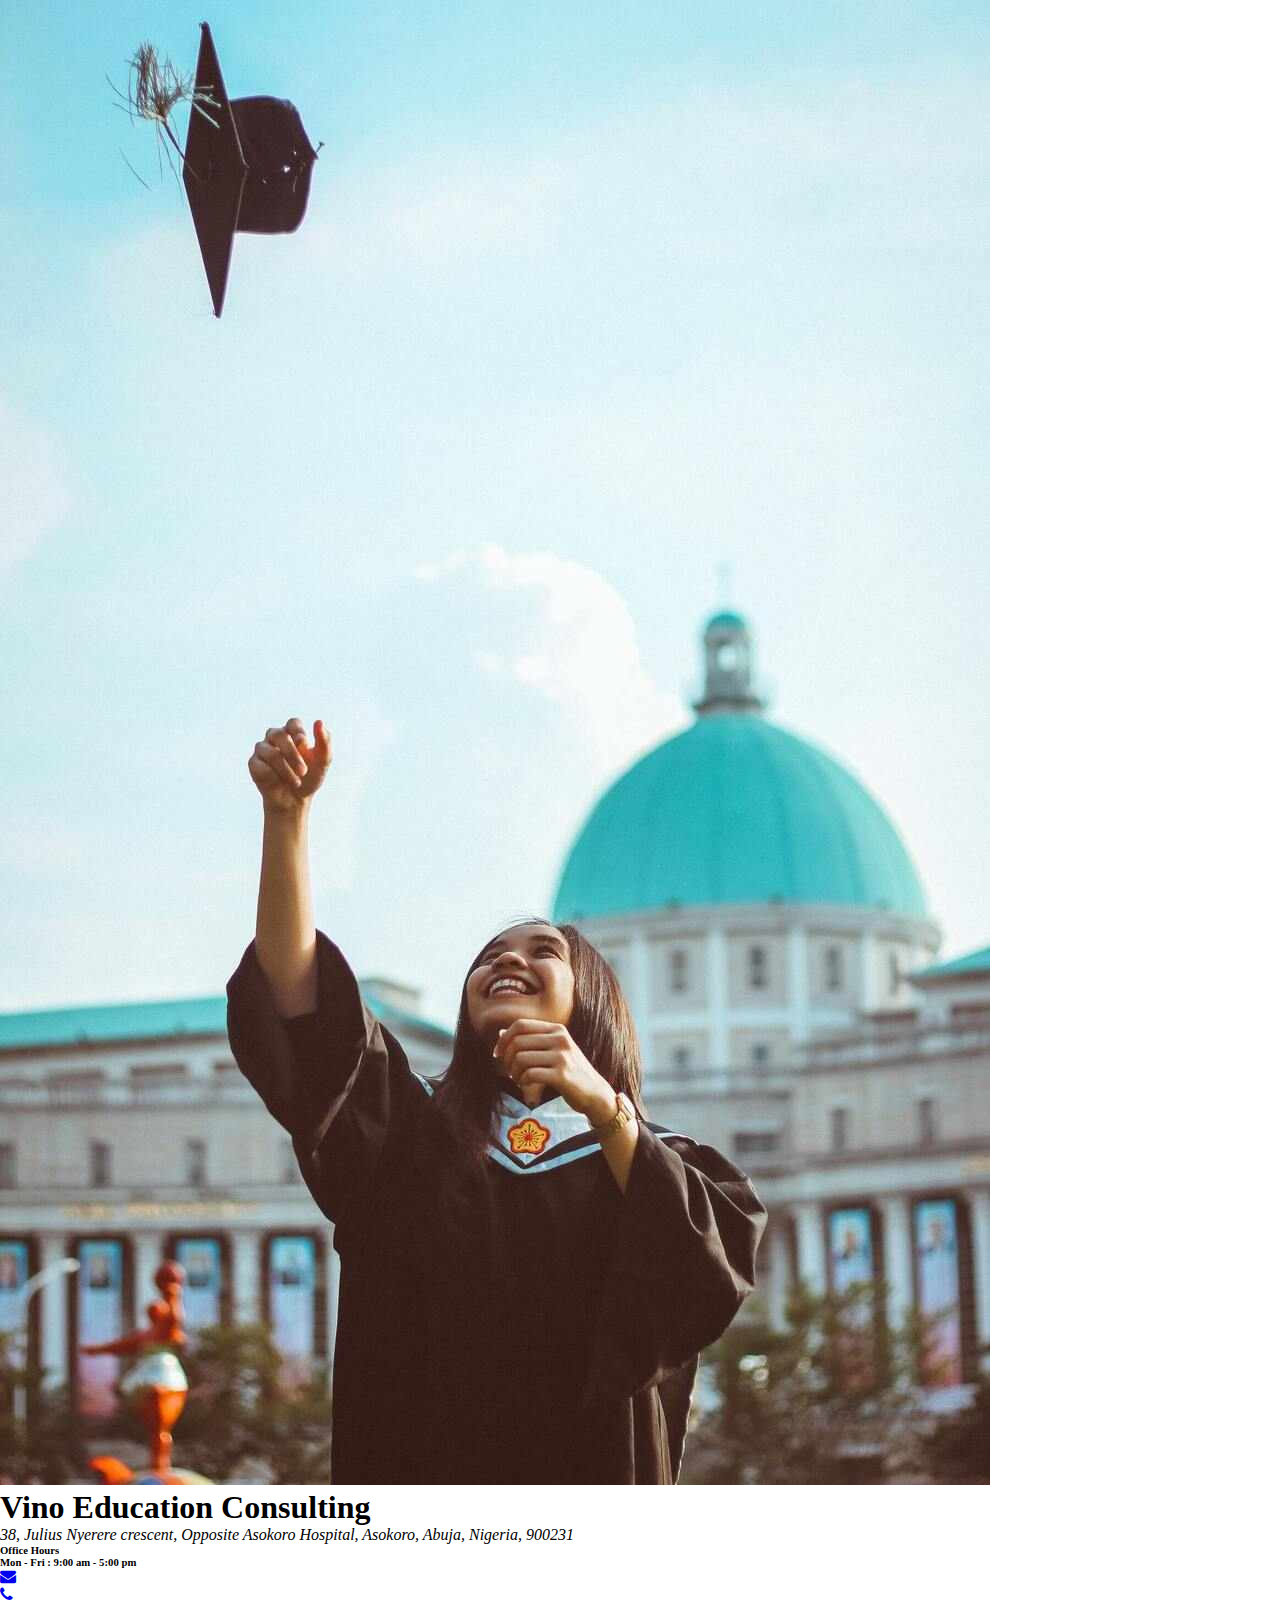
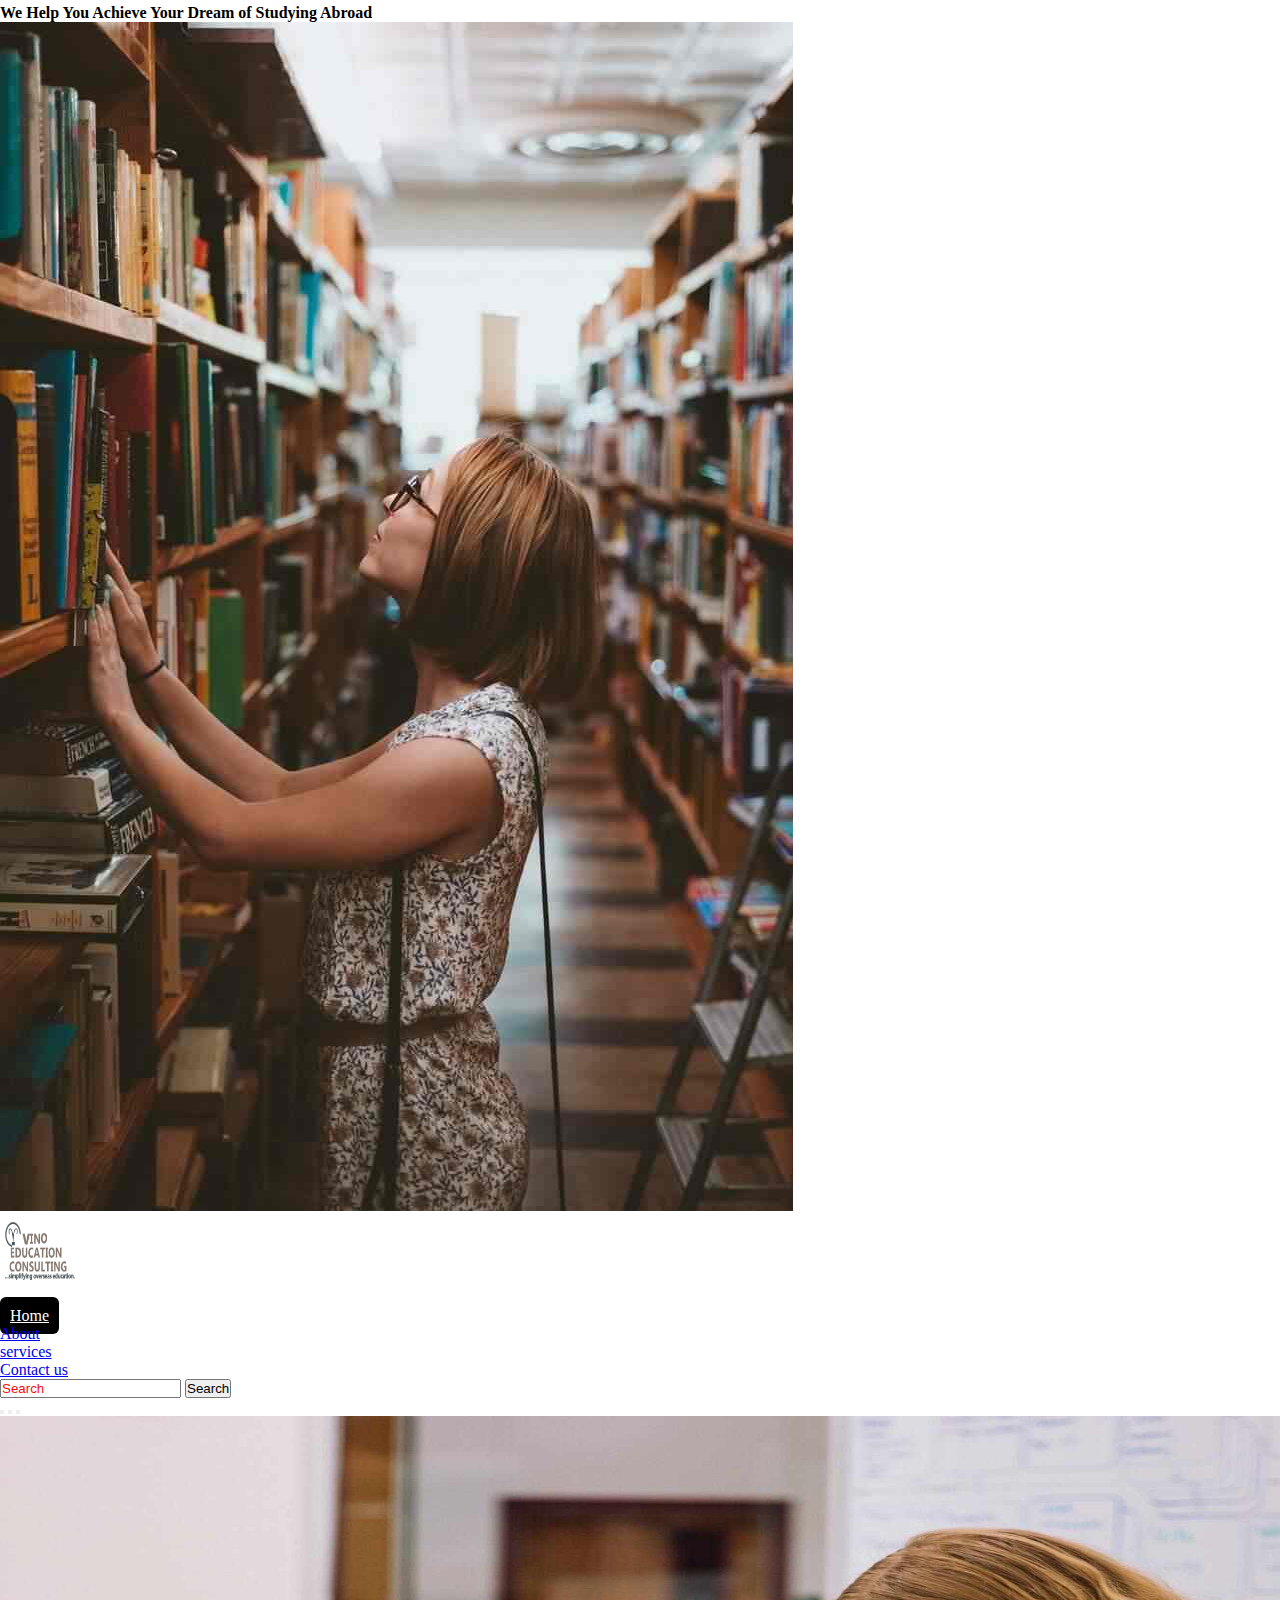
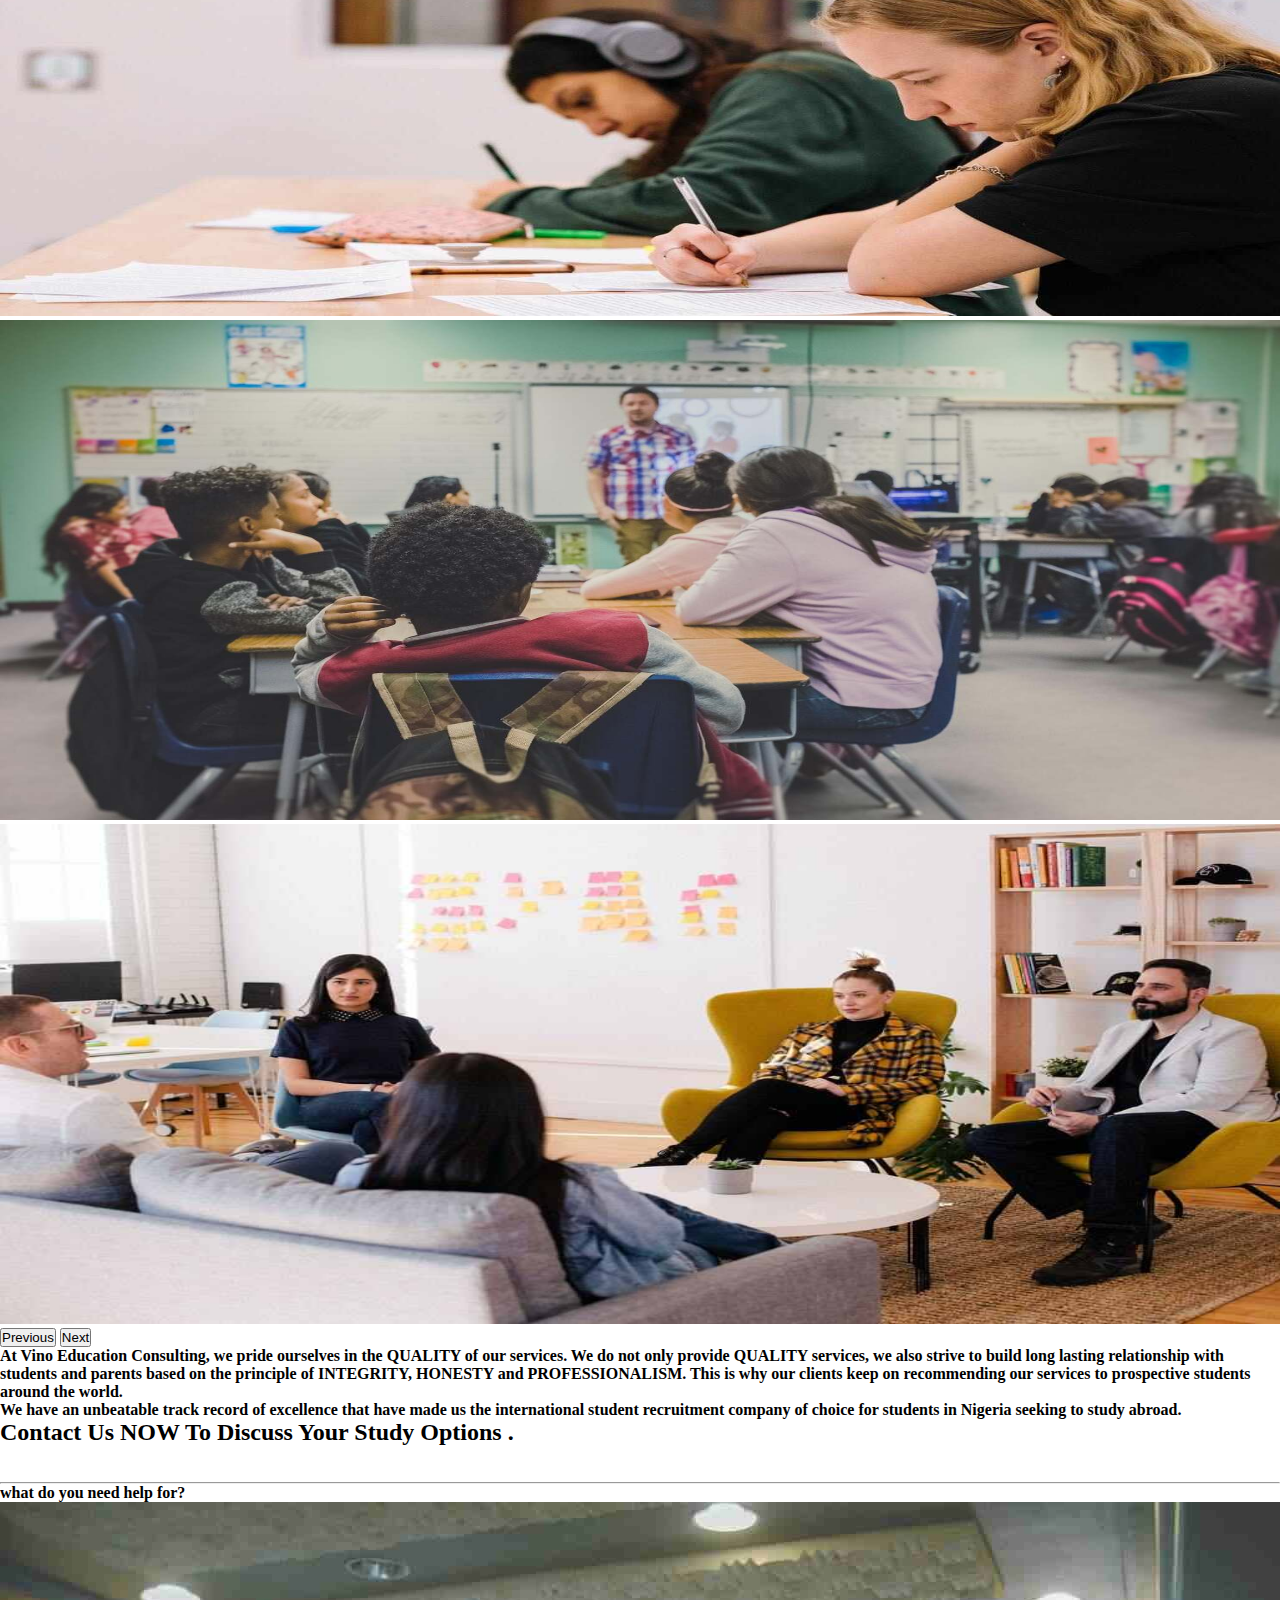
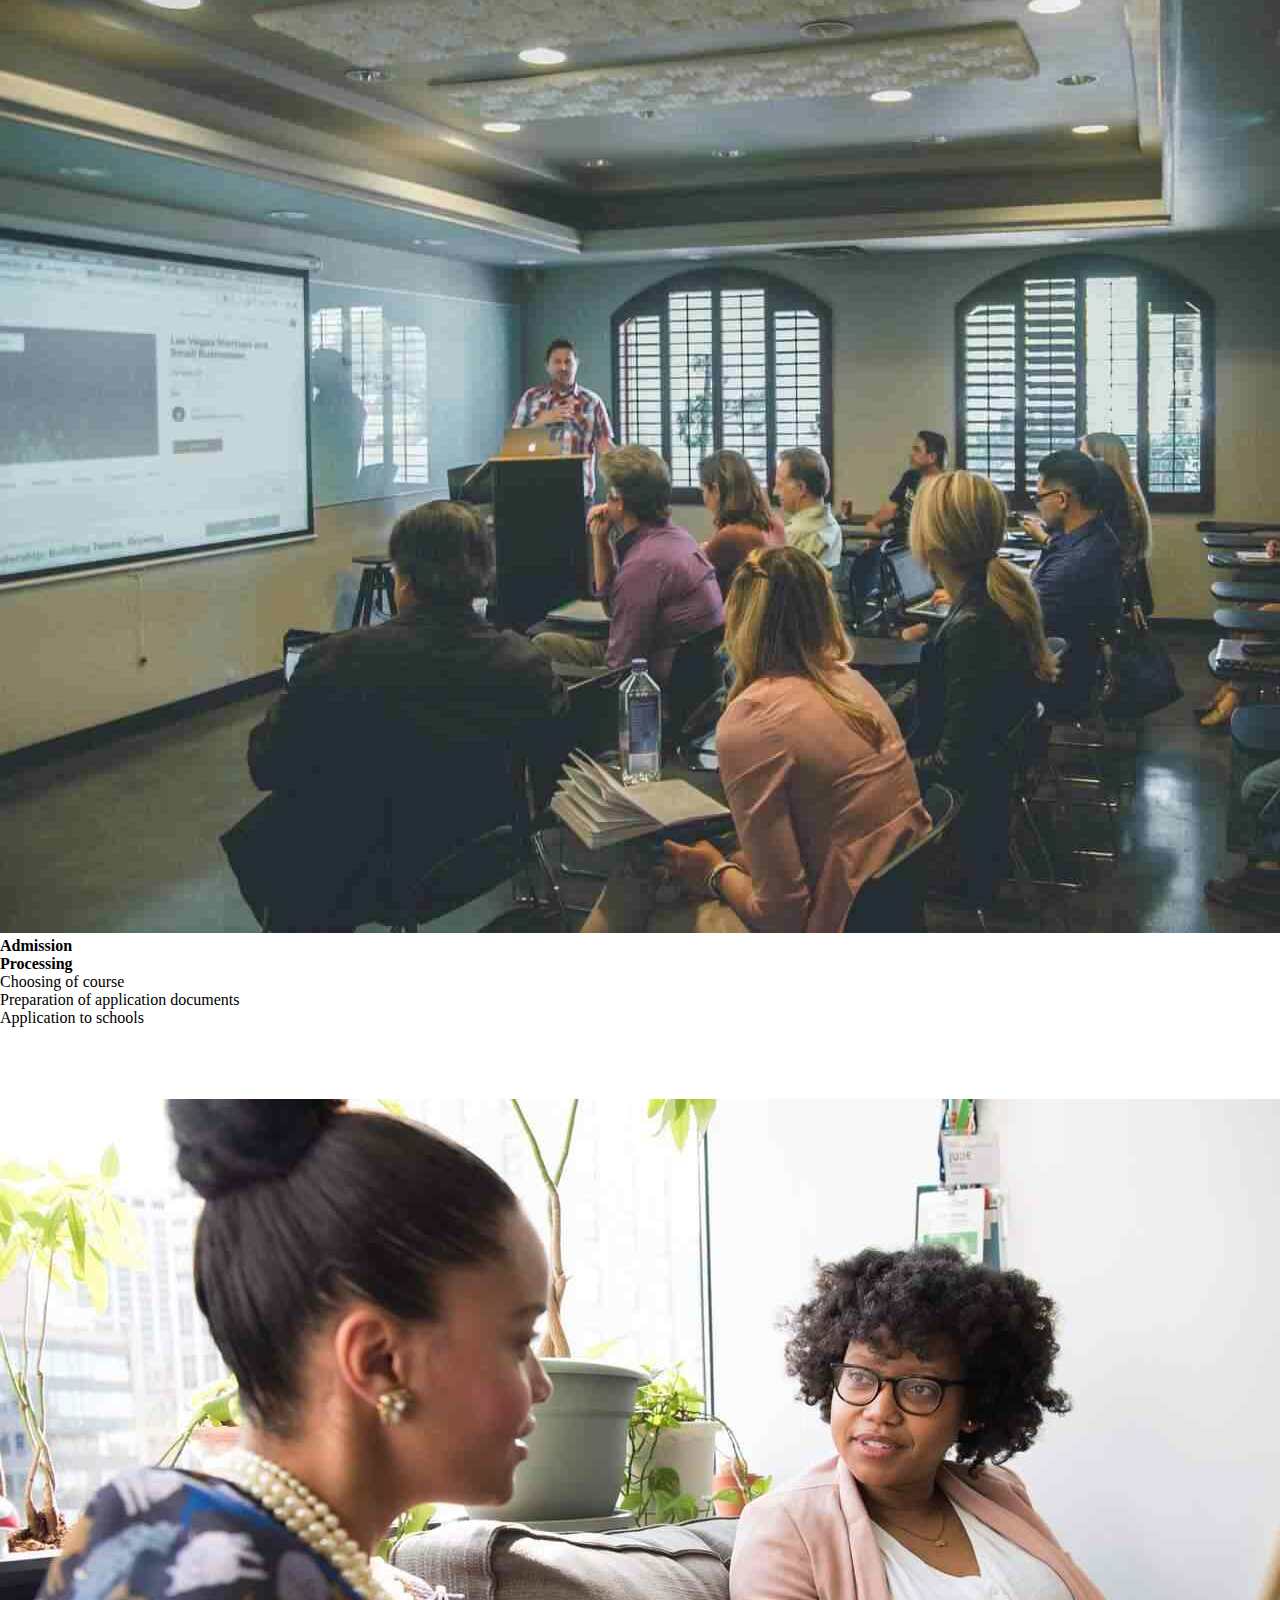
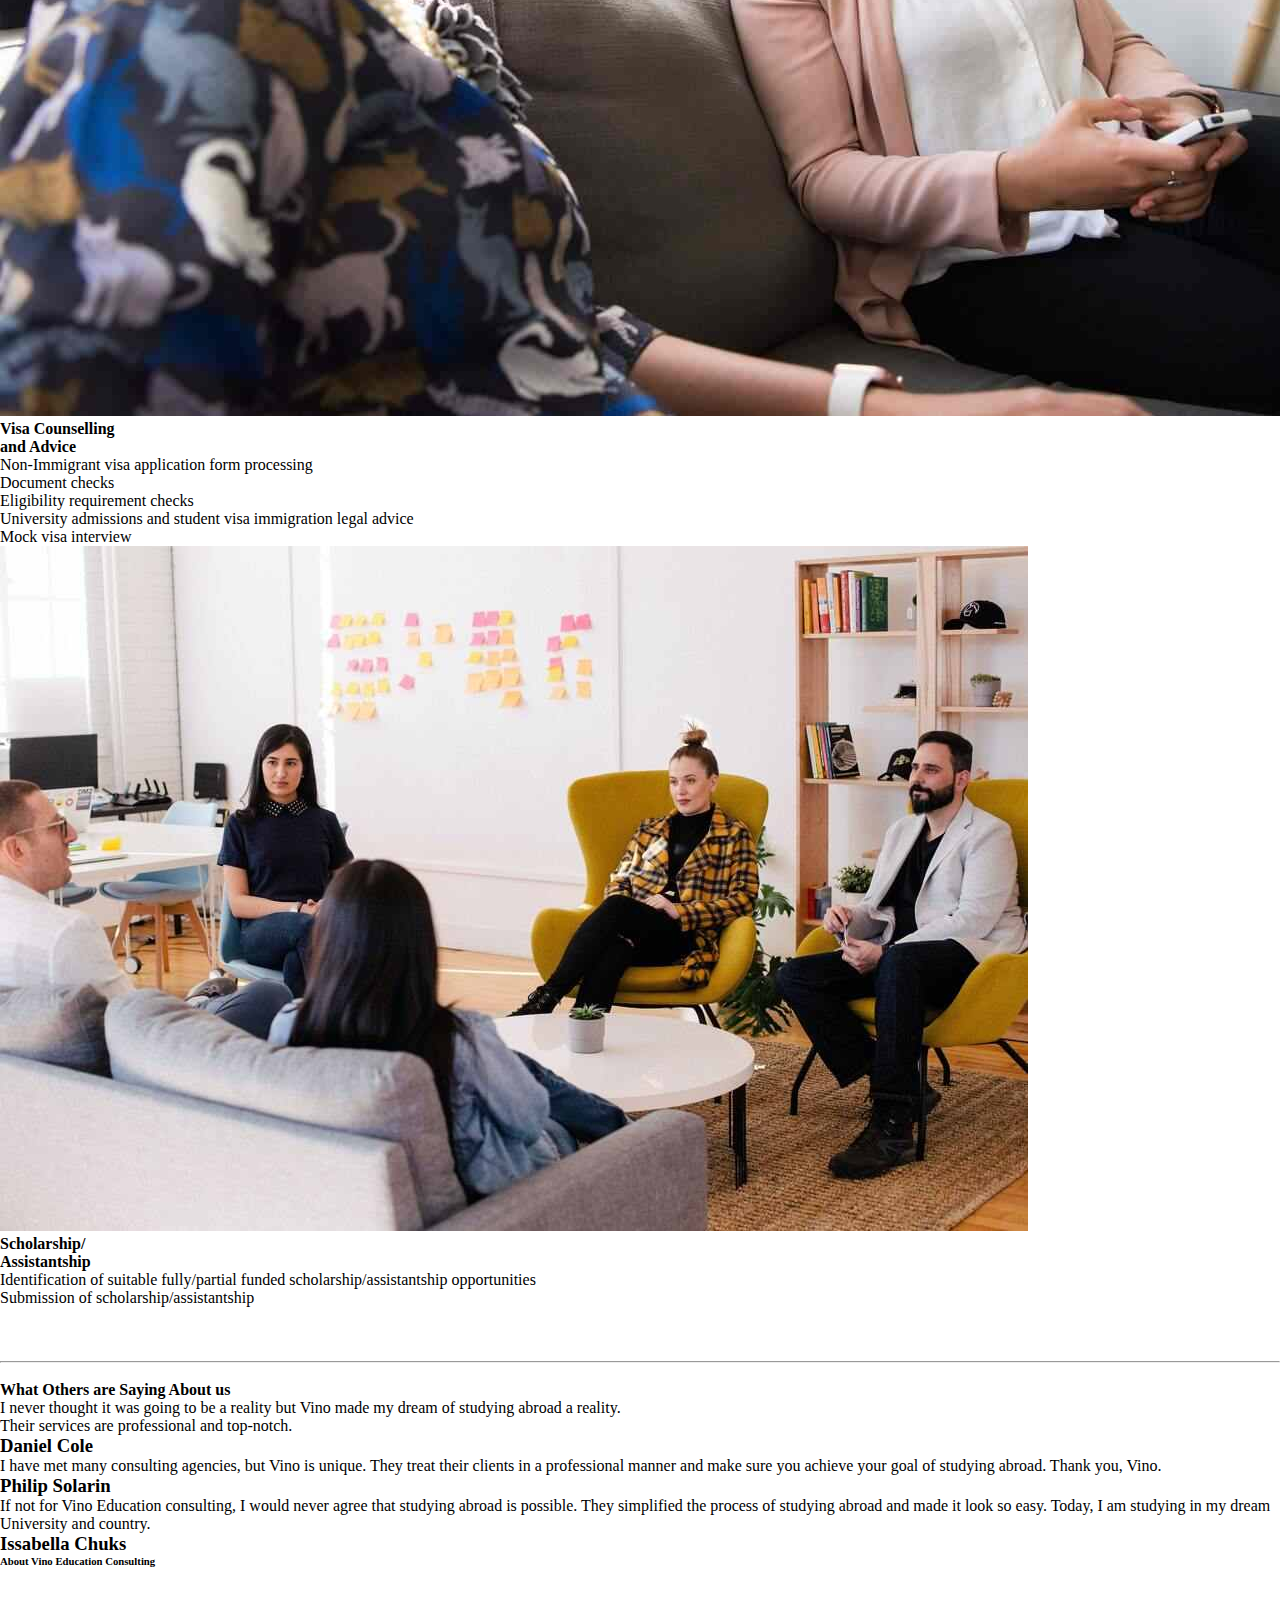
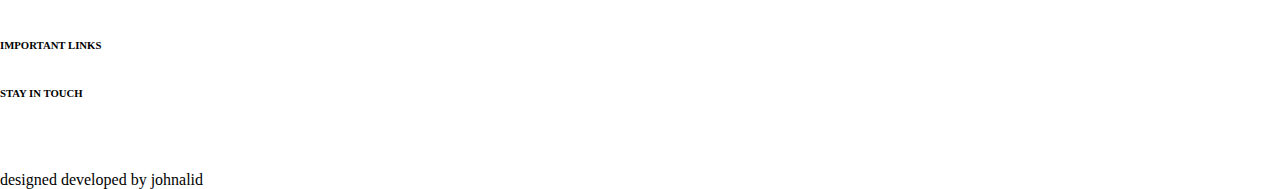
==== commit 9c461d06: "n0" ====
--- a/index.html
+++ b/index.html
@@ -20,6 +20,7 @@
 
 
     <link rel="stylesheet" href="script.js">
+    <link rel="icon" href="image/unnamed.png" type="image/gif" sizes="16x16">
 </head>
 <body>
 
@@ -35,12 +36,12 @@
                 <h1>Vino Education Consulting</h1>
                 <address>38, Julius Nyerere crescent, Opposite Asokoro Hospital, Asokoro, Abuja, Nigeria, 900231</address>
 
-                <h6>We are Available From <br>
+                <h6>Office Hours<br>
                   Mon - Fri : 9:00 am - 5:00 pm</h6>
-                <!-- <a href="mailto:info@vinoeducationconsulting.com
-                "><i class="go fa fa-envelope" aria-hidden="true"></i></a> <br>
-                <a href="tel:+2348138564620"> <i class="go fa fa-phone" aria-hidden="true"></i></a>
-                <a href="tel:+2348187362882"> <i class="go fa fa-phone" aria-hidden="true"></i></a> -->
+                <a href="mailto:info@vinoeducationconsulting.com
+                "><i class="go text-white fa fa-envelope" aria-hidden="true"></i></a> <br>
+                <a href="tel:+2348138564620"> <i class="go text-white  fa fa-phone" aria-hidden="true"></i></a>
+                <!-- <a href="tel:+2348187362882"> <i class="go fa fa-phone" aria-hidden="true"></i></a> -->
                 <h4 class="p-5 mt-5">We Help You Achieve Your Dream of Studying Abroad </h4>
             </div>
 
@@ -134,10 +135,10 @@
 
         <div class="about container bg-dark text-white">
             <div class="row">
-              <p class="p-3">
-                We have an unbeatable track record that has kept us afloat for many years and we have always kept the integrity of our relationship to the extent that we make bold to say that we are the best in what we do. <br> 
-                You can give us a try to you understand why we are ahead .
-              </p>
+              <h4 class="text-sm-start p-3">
+                We have an unbeatable track record of excellence that have made us the international student recruitment company of choice for students in Nigeria seeking to study abroad.
+                </h4>
+                <h2>  Contact Us NOW To Discuss Your Study Options .</h2>
 
               <div class="col-lg-6 col-md-6 col-sm-4 mb-5">
                 <div class="img-info justify-content-sm-center px-4">
@@ -196,7 +197,7 @@
         
         <div class="col-lg-4 col-md-6 col-sm-12 mb-5 p-3">
           <div class="card">
-            <img src="image/VISA COUNSELLING PICTURE.jpg" class="card-img-top  p-2" alt="...">
+            <img src="image/neonbrand-1-aA2Fadydc-unsplash(3bMdAXnn4mg)(O5ACFrz2uZt).jpg" class="card-img-top  p-2" alt="...">
             <div class="card-body bg-white text-dark">
               <h4 class="card-title text-center">Admission <br> Processing</h4>
               <p class="card-text">
@@ -238,7 +239,7 @@
 
         <div class="col-lg-4 col-md-6 col-sm-12 mb-4 p-3">
             <div class="card">
-              <img src="image/VISA COUNSELLING PICTURE.jpg" class="card-img-top p-2" alt="...">
+              <img src="image/leon-6awfTPLGaCE-unsplash(8g3A4RStdnp).jpg" class="card-img-top p-2" alt="...">
               <div class="card-body bg-white text-dark">
                 <h4 class="card-title text-center">	Scholarship/ <br> Assistantship</h4>
                 <p class="card-text">
@@ -459,7 +460,7 @@
                             </div> -->
 
                             <div class=" col-lg-12 col-md-12 col-sm-12 history ml-3 text-white">
-                                <a href="#">Contact Us</a>
+                                <a href="contact.html">Contact Us</a>
                             </div>
 
                             <div class=" col-lg-12 col-md-12 col-sm-12 history ml-3 text-white">
--- a/css/style.css
+++ b/css/style.css
@@ -1,7 +1,19 @@
 @import"https://maxcdn.bootstrapcdn.com/font-awesome/4.6.3/css/font-awesome.min.css";
 
+
+.panel-body #errorMessage{
+    margin-bottom: 20px;
+    padding: 0px;
+    background-color: rgb(247, 14, 14);
+    text-align: center;
+    font-size: 14px;
+    transition: all 0.5s ease;
+
+
+}
+
 .nav-item a:hover{
-    color: #000!important;
+    color: rgb(253, 15, 15)!important;
     background-color: #fff;
     text-decoration: underline;
     border-radius: 6px;
@@ -13,6 +25,19 @@
     border-radius: 6px;
     padding: 10px;
 } 
+
+.history a{
+    text-decoration: none;
+}
+
+.history a:hover{
+    color: rgb(253, 15, 15)!important;
+    text-decoration: underline;
+}
+
+.form-group textarea{
+    resize: none;
+}
 
 
 .reach i{
@@ -211,7 +236,7 @@
 
   .customer-care {
     /* The image used */
-    background-image: url("../image/neonbrand-zFSo6bnZJTw-unsplash\(A8txXpDIAb9\)\ \(1\)\(v4E5fem6Sn5\).jpg");
+    background-image: url("../image/ADMISSION\ PROCESSING\ PICTURE.jpg");
   
     /* Set a specific height */
     min-height: 500px; 
@@ -221,8 +246,13 @@
     background-position: center;
     background-repeat: no-repeat;
     background-size: cover;
-  }
-
+    opacity: 1;   
+    max-width: 100% !important;
+    height: auto !important;  
+    width: auto;
+    height: auto;   
+}
+  
   .care{
     display: grid;
     grid-template-columns:repeat(auto-fit, minmax(225px, 1fr));
@@ -233,21 +263,40 @@
 
   .care i{
     font-size: 100px;
-    color: #fff;
     padding: 13px;
     }
 
+
+    /* for the form */
+
     .message-form2{
-        display: none;
-
-    }
-
-
-  
+        margin: 0;
+        padding: 0;
+        background-image: url(../image/ADMISSION\ PROCESSING\ PICTURE.jpg);
+        background-repeat: no-repeat;
+        background-size: cover;
+        background-attachment: fixed; 
+        opacity: 1;   
+        max-width: 100% !important;
+        height: auto !important;  
+        width: auto;
+        height: auto;   
+    }
+
+
+   
+    /* end of the form */
+
+      
 /* end of c6ntact styling */
 
-.contact-img img{
-    height: 584px;
+/* .contact-img img{
+    height: 58px;
+    
+} */
+
+::placeholder{
+    color: rgb(247, 15, 15) !important;
 }
 
 
@@ -327,34 +376,32 @@
 
 
     /* contact styling */
-    .care2{
-        display: none;
-    }
-
-    .message-form{
+ 
+    .message-form2 .mb img{
+        max-width: 100% !important;
+        height: auto !important;   
+    }
+
+
+    form{
         width: 100% !important;
     }
 
-    .message-form1{
-        display: none;
-    }
-
-    .message-form2{
-        display: block;
-    }
-
-
-
 
     /* end of contact styling */
 
 
 
-
-
-
-
-
-
-
-}
+   
+    
+
+
+
+
+
+
+
+
+
+
+}
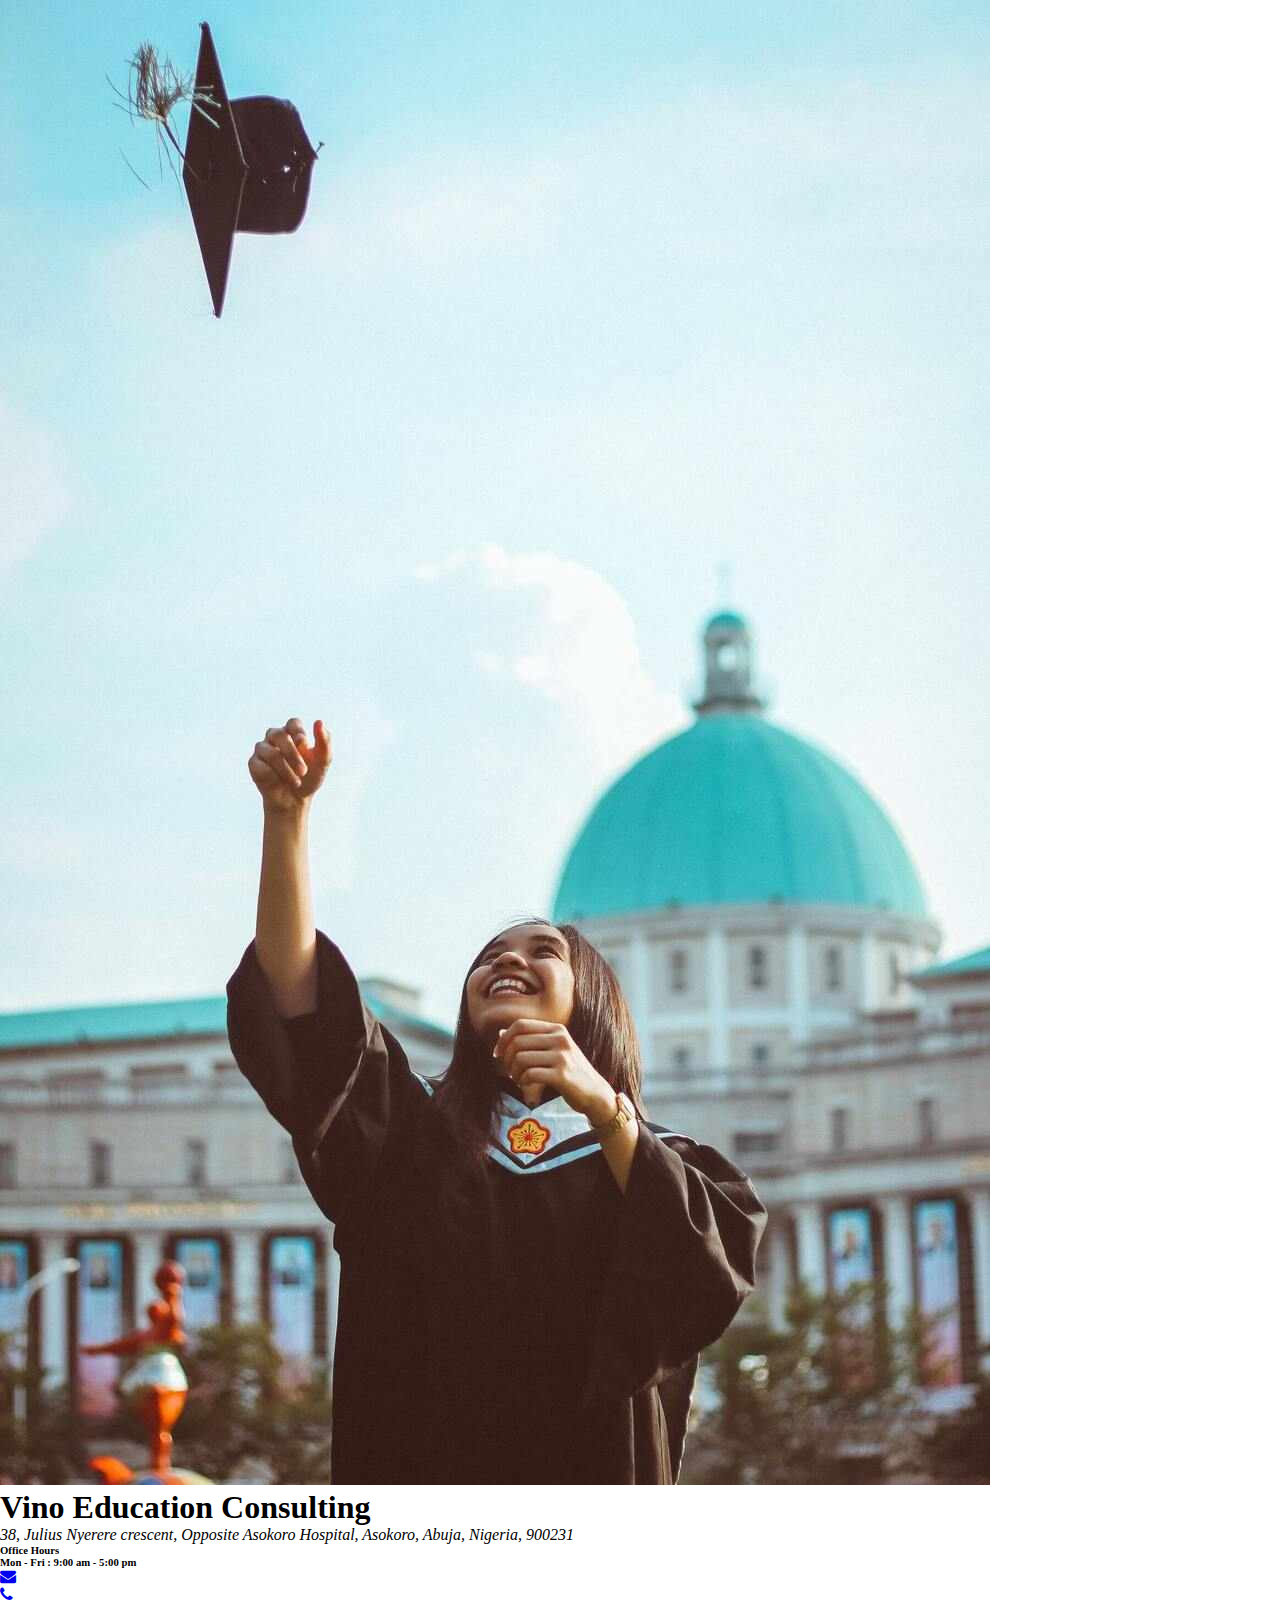
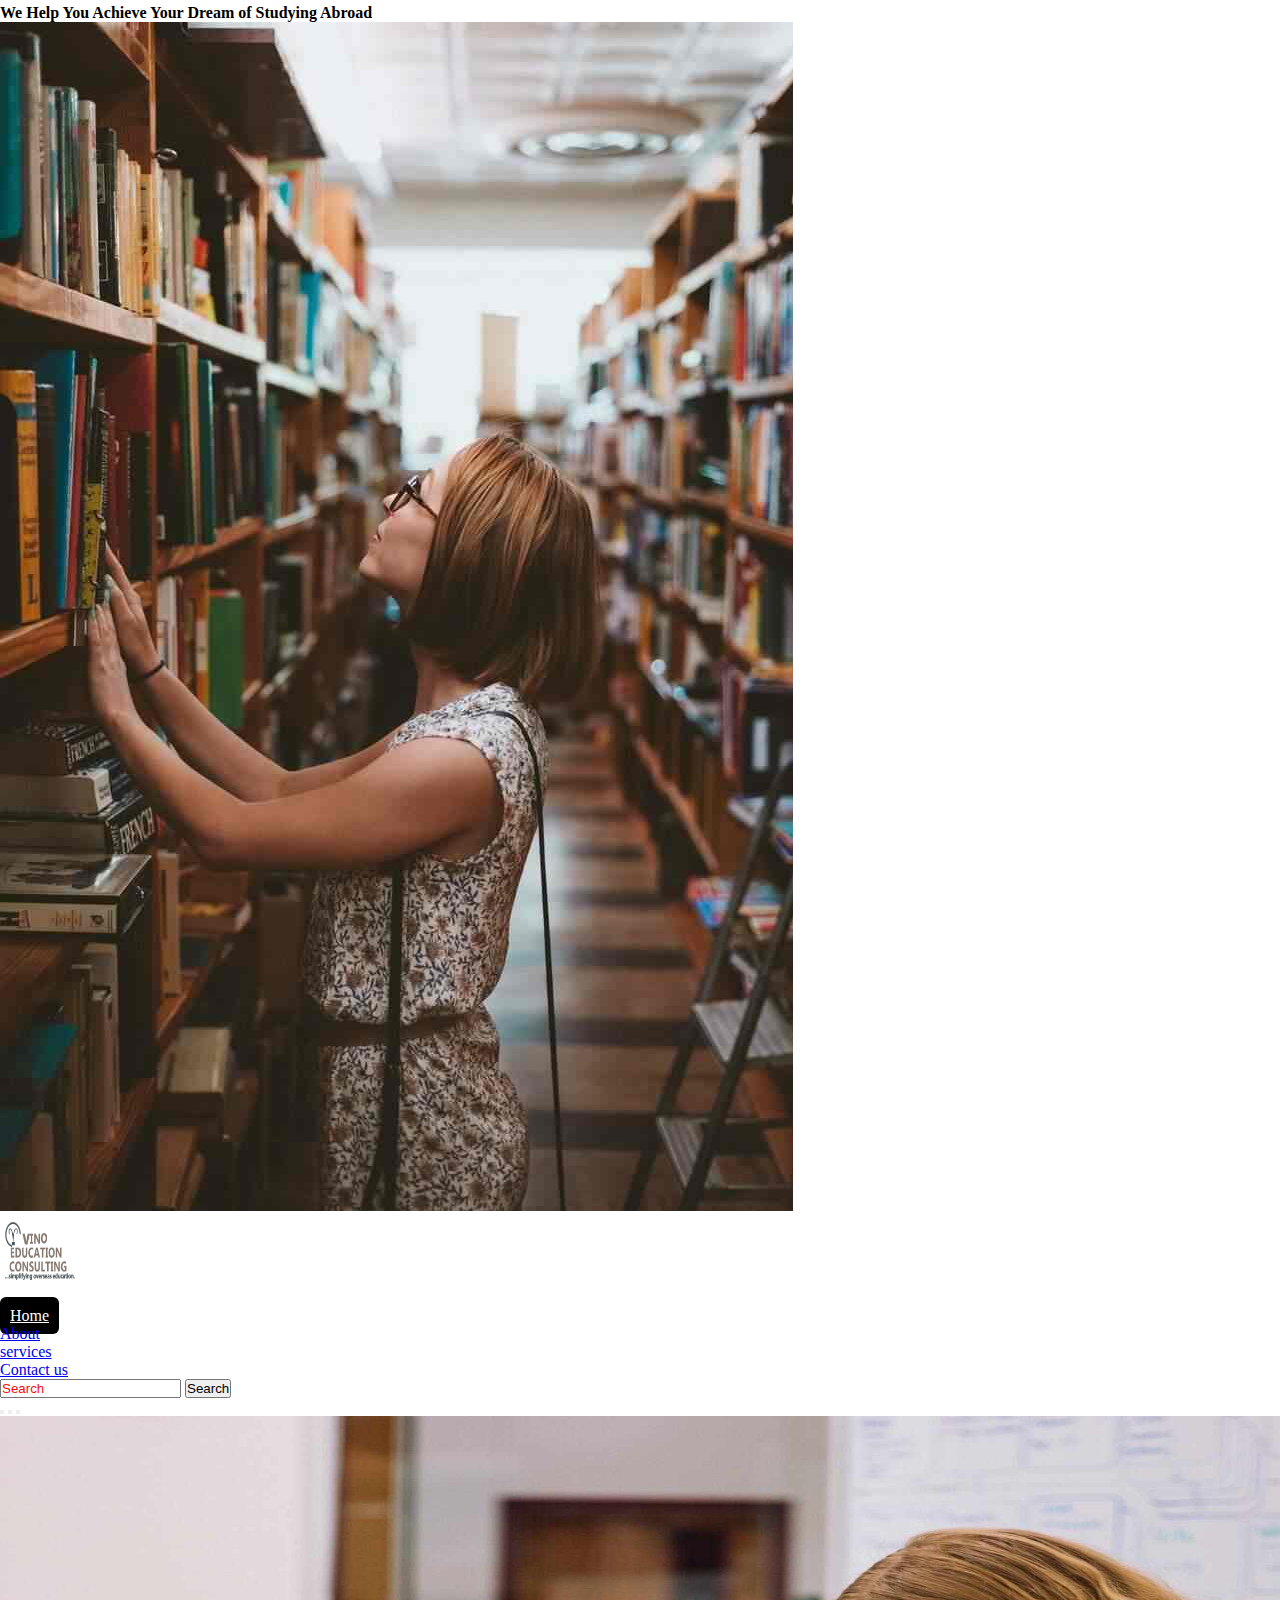
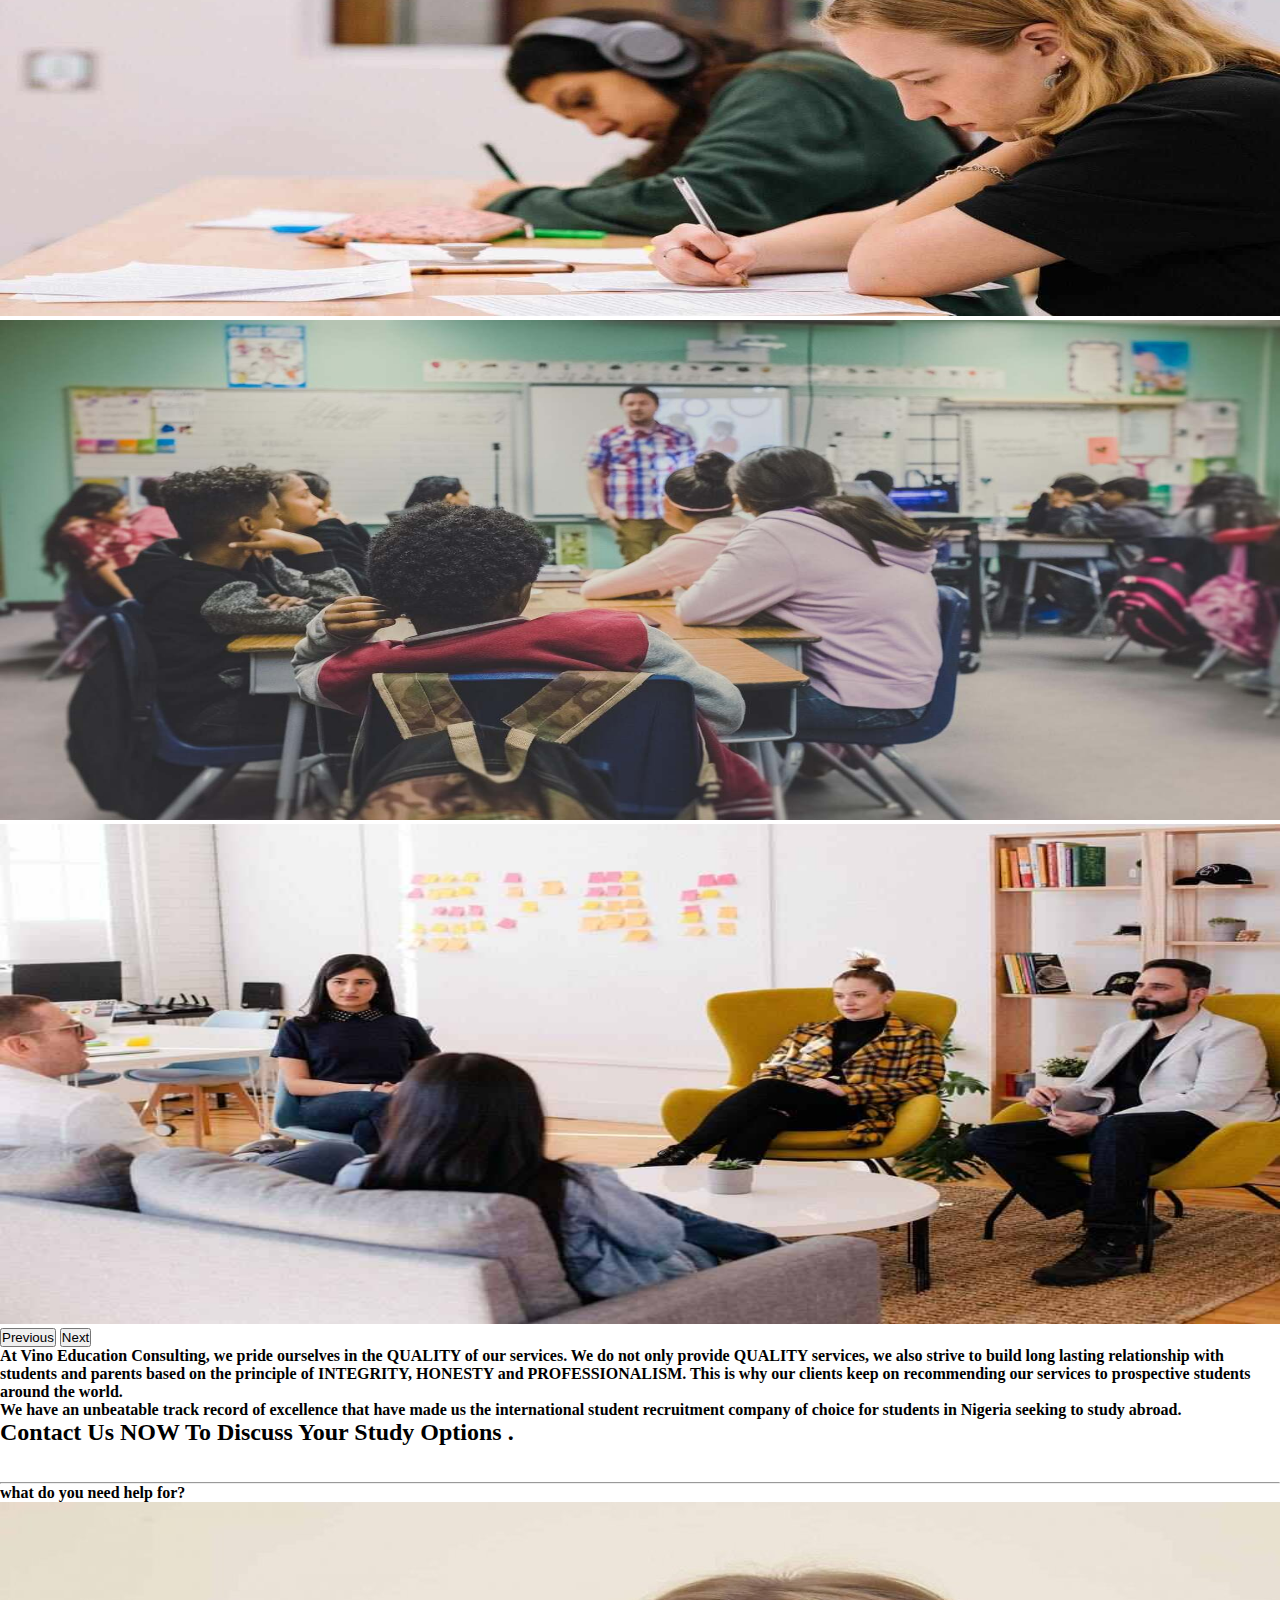
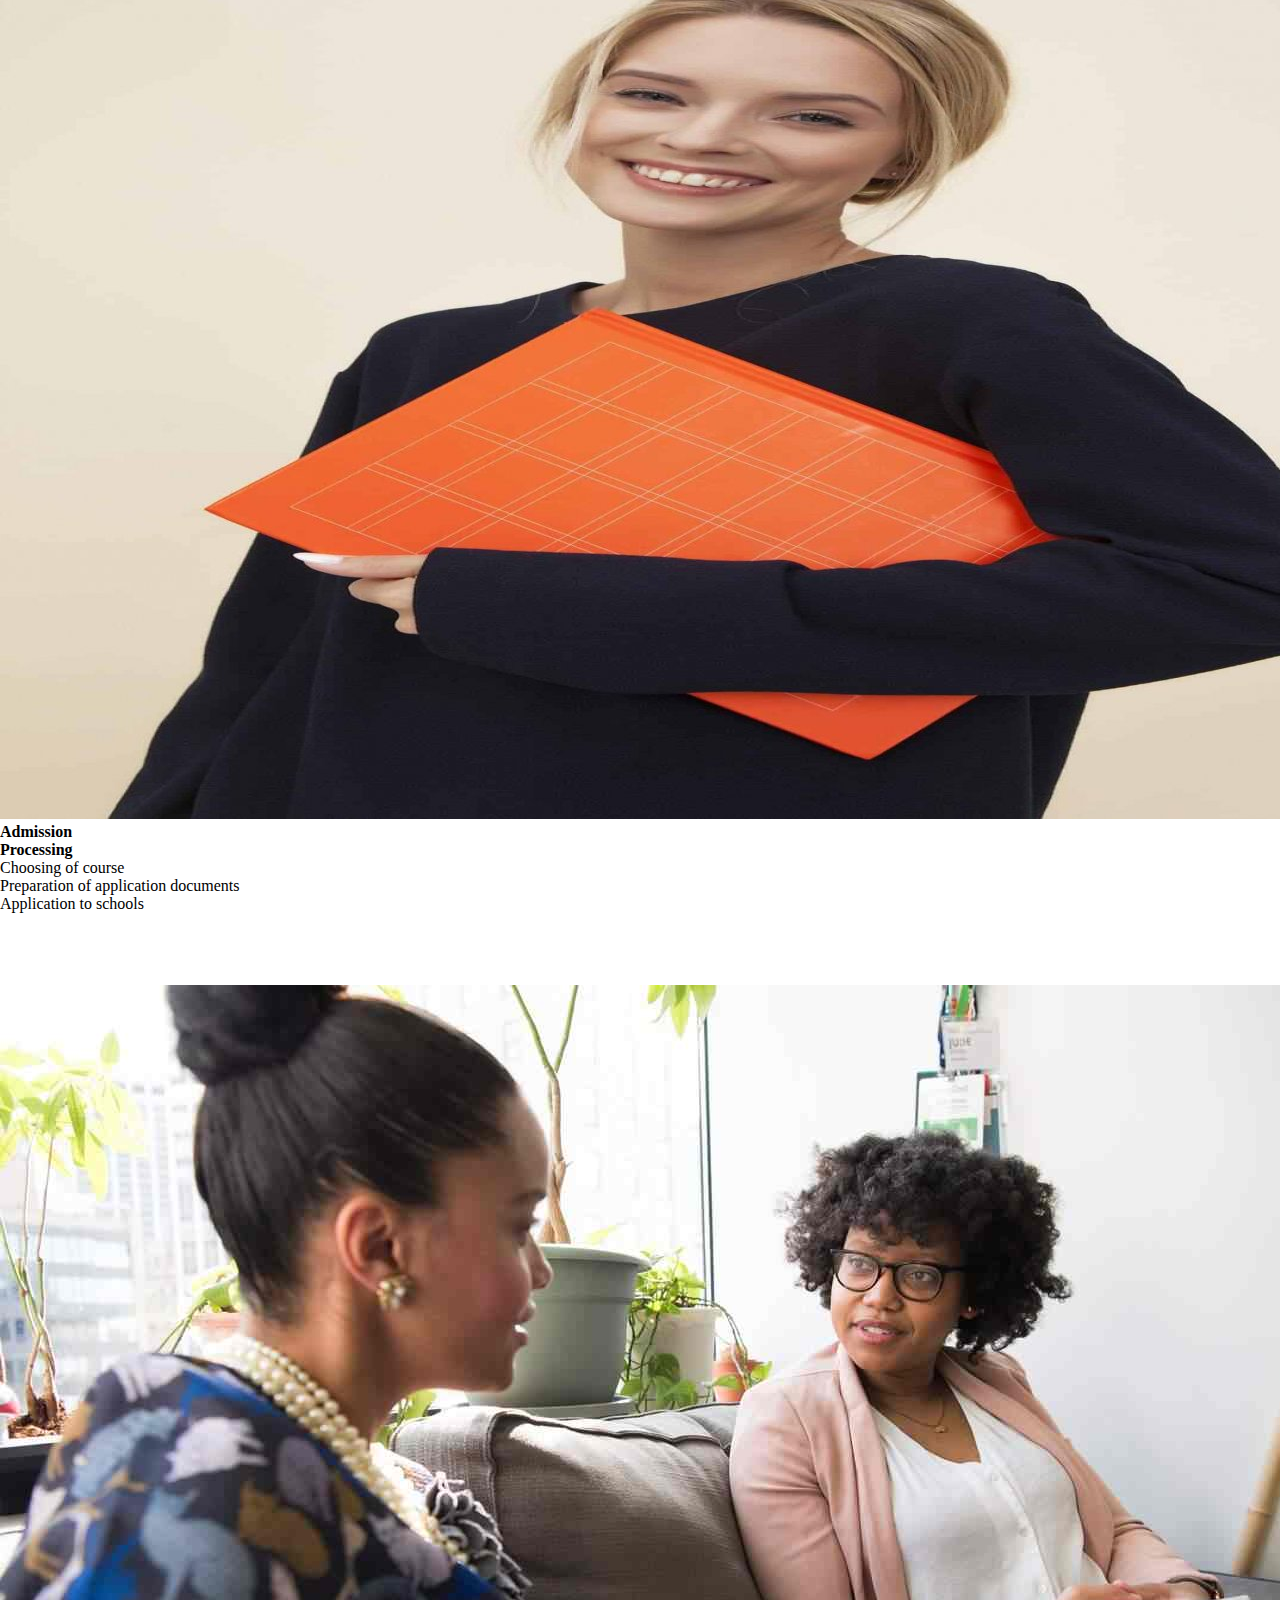
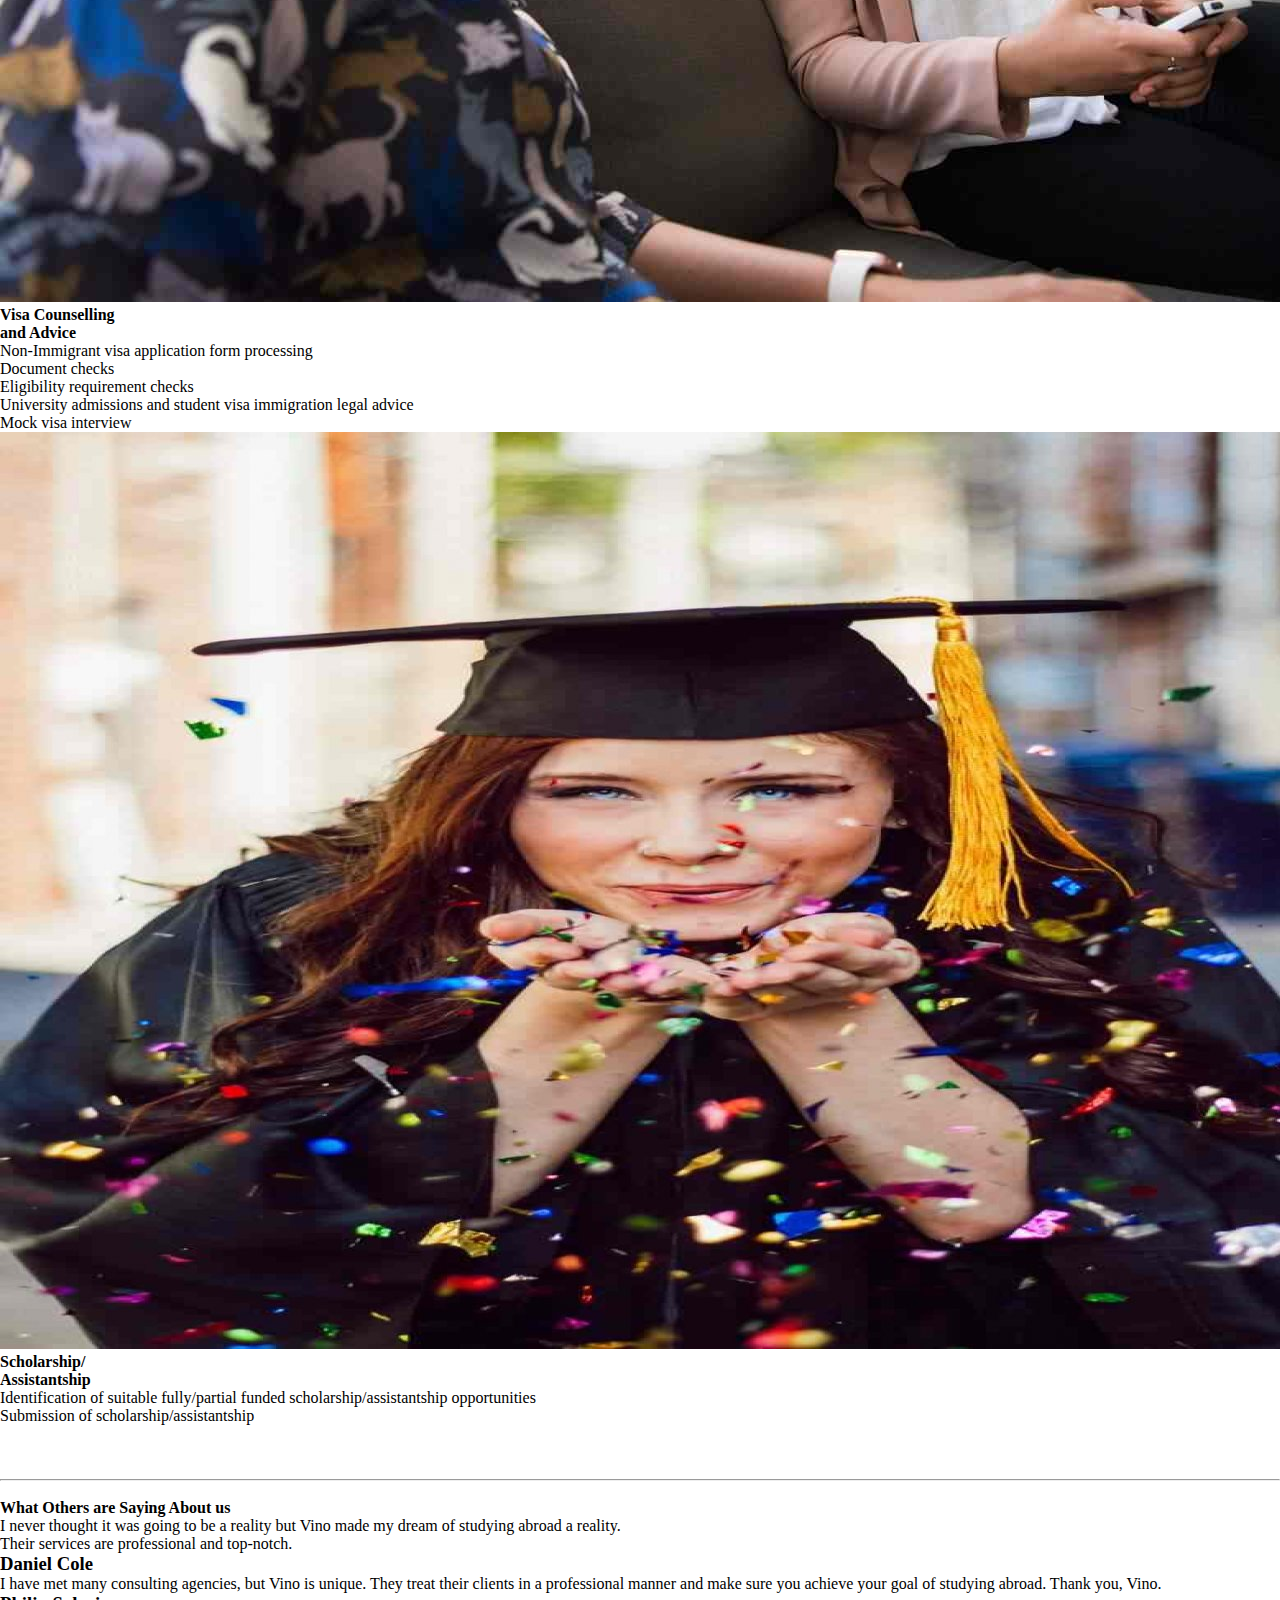
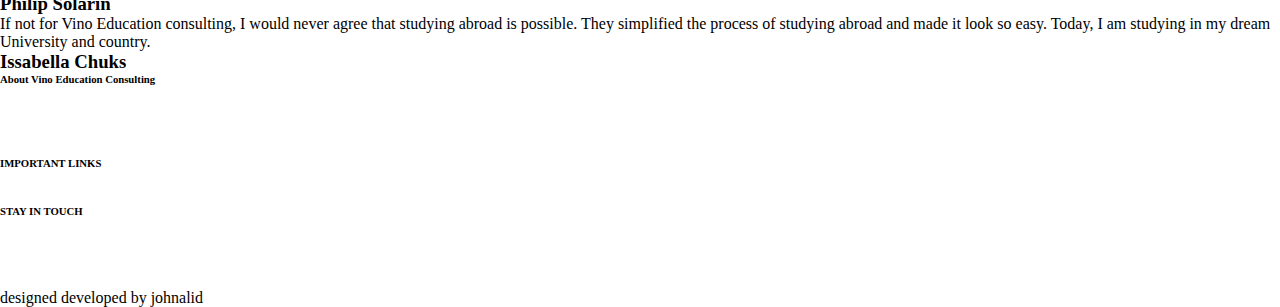
==== commit eb3f60ea: "n0" ====
--- a/index.html
+++ b/index.html
@@ -6,6 +6,10 @@
     <meta name="viewport" content="width=device-width, initial-scale=1.0">
     <title>vino</title>
     <meta name="viewport" content="width=device-width, initial-scale=1">
+
+    <link rel="preconnect" href="https://fonts.googleapis.com">
+    <link rel="preconnect" href="https://fonts.gstatic.com" crossorigin>
+    <link href="https://fonts.googleapis.com/css2?family=Festive&display=swap" rel="stylesheet">
 
     <link rel="stylesheet" href="css/style.css">
 
@@ -128,14 +132,14 @@
 
     <div class="main text-white p-5 mt-4 bg-dark">
         <div class="container text-center">
-            <h4 class=" text-sm-start p-3"> At Vino Education Consulting, we pride ourselves in the QUALITY of our services. We do not only provide QUALITY services, we also strive to build long lasting relationship with students and parents based on the principle of INTEGRITY, HONESTY and PROFESSIONALISM. This is why our clients keep on recommending our services to prospective students around the world.</h4>
+            <h4 class="vn text-sm-start p-3"> At Vino Education Consulting, we pride ourselves in the QUALITY of our services. We do not only provide QUALITY services, we also strive to build long lasting relationship with students and parents based on the principle of INTEGRITY, HONESTY and PROFESSIONALISM. This is why our clients keep on recommending our services to prospective students around the world.</h4>
 
 
         
 
-        <div class="about container bg-dark text-white">
+        <div class="about vn container bg-dark text-white">
             <div class="row">
-              <h4 class="text-sm-start p-3">
+              <h4 class="vn text-sm-start p-3">
                 We have an unbeatable track record of excellence that have made us the international student recruitment company of choice for students in Nigeria seeking to study abroad.
                 </h4>
                 <h2>  Contact Us NOW To Discuss Your Study Options .</h2>
@@ -197,7 +201,7 @@
         
         <div class="col-lg-4 col-md-6 col-sm-12 mb-5 p-3">
           <div class="card">
-            <img src="image/neonbrand-1-aA2Fadydc-unsplash(3bMdAXnn4mg)(O5ACFrz2uZt).jpg" class="card-img-top  p-2" alt="...">
+            <img src="image/resize-1625781382878730757ADMISSIONPROCESSINGPICTURE1.jpg" class="card-img-top  p-2" alt="...">
             <div class="card-body bg-white text-dark">
               <h4 class="card-title text-center">Admission <br> Processing</h4>
               <p class="card-text">
@@ -239,7 +243,7 @@
 
         <div class="col-lg-4 col-md-6 col-sm-12 mb-4 p-3">
             <div class="card">
-              <img src="image/leon-6awfTPLGaCE-unsplash(8g3A4RStdnp).jpg" class="card-img-top p-2" alt="...">
+              <img src="image/resize-1625781584938201973SCHOLARSHIPGRADUATEASSISTANTPICTURE1.jpg" class="card-img-top p-2" alt="...">
               <div class="card-body bg-white text-dark">
                 <h4 class="card-title text-center">	Scholarship/ <br> Assistantship</h4>
                 <p class="card-text">
--- a/css/style.css
+++ b/css/style.css
@@ -1,4 +1,8 @@
 @import"https://maxcdn.bootstrapcdn.com/font-awesome/4.6.3/css/font-awesome.min.css";
+
+.vn{
+    font-family: 'Pacifico','Kalam', 'Gloria Hallelujah' ;
+}
 
 
 .panel-body #errorMessage{
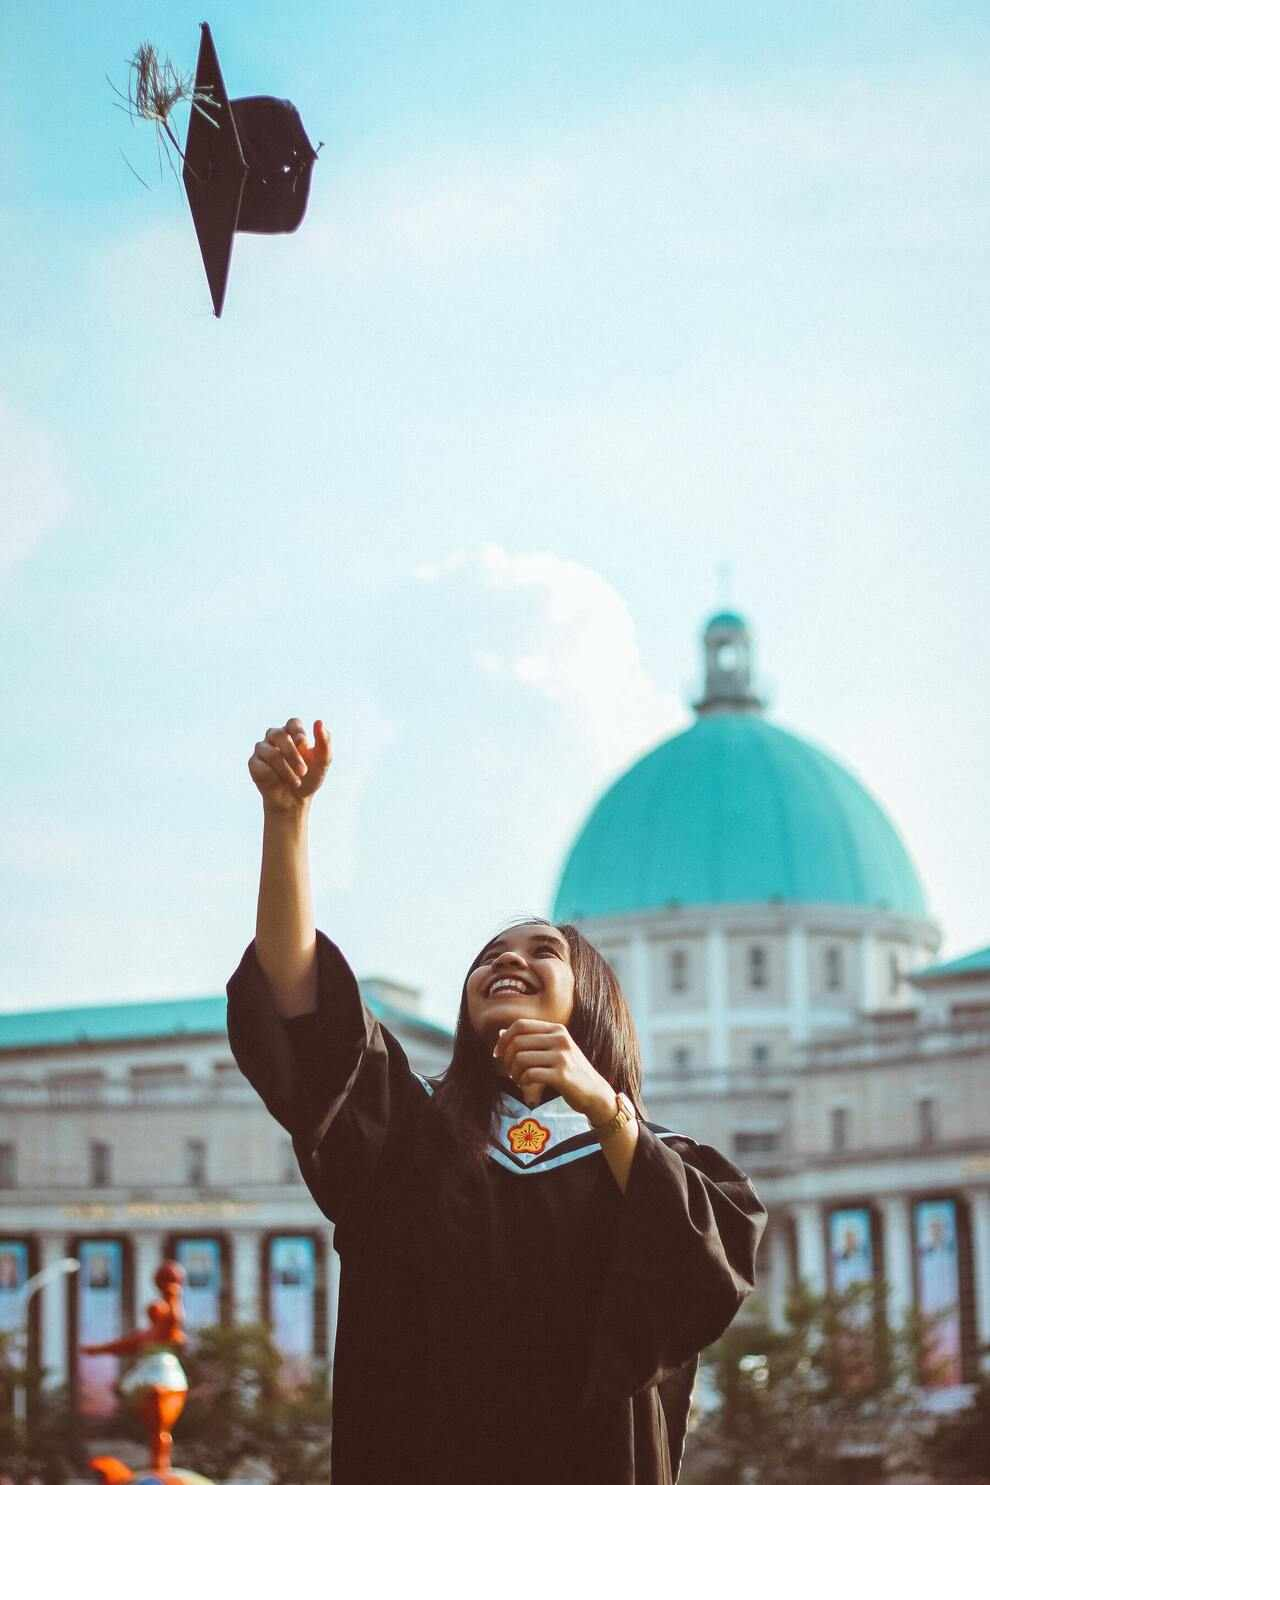
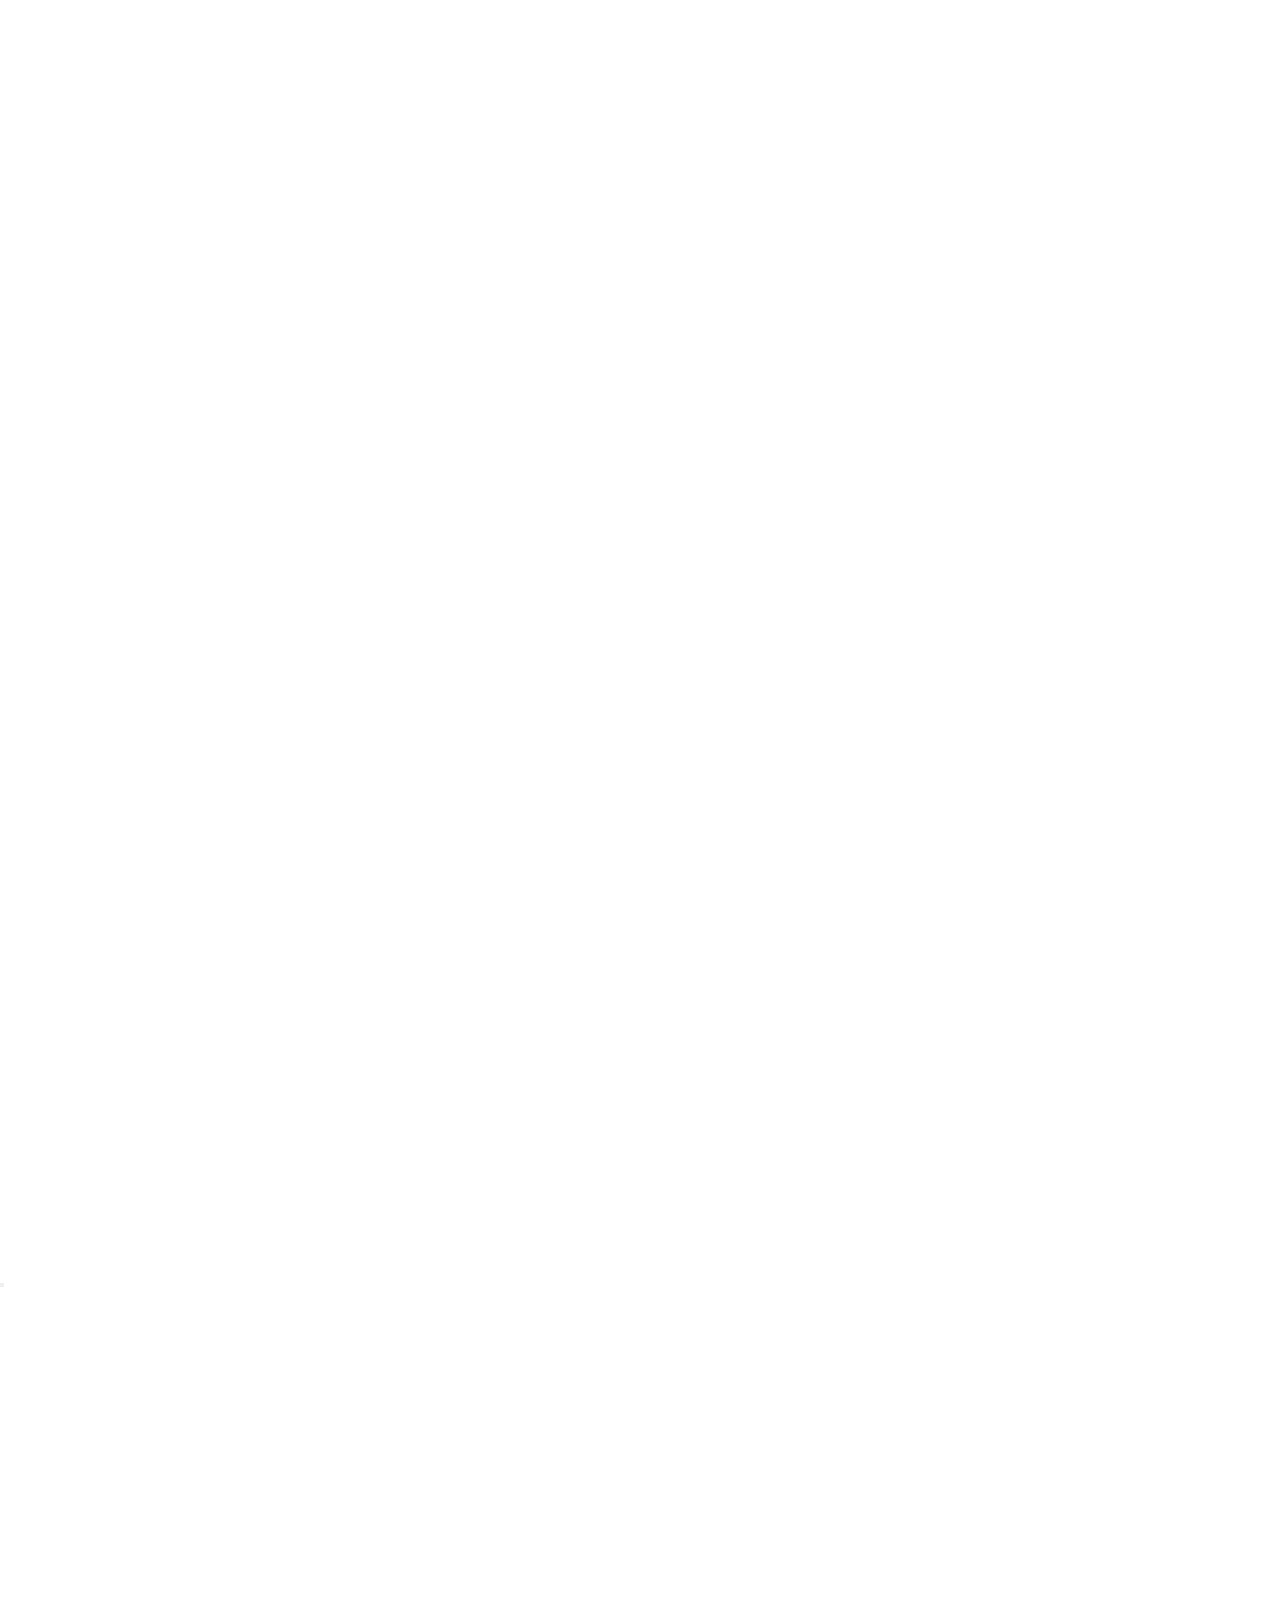
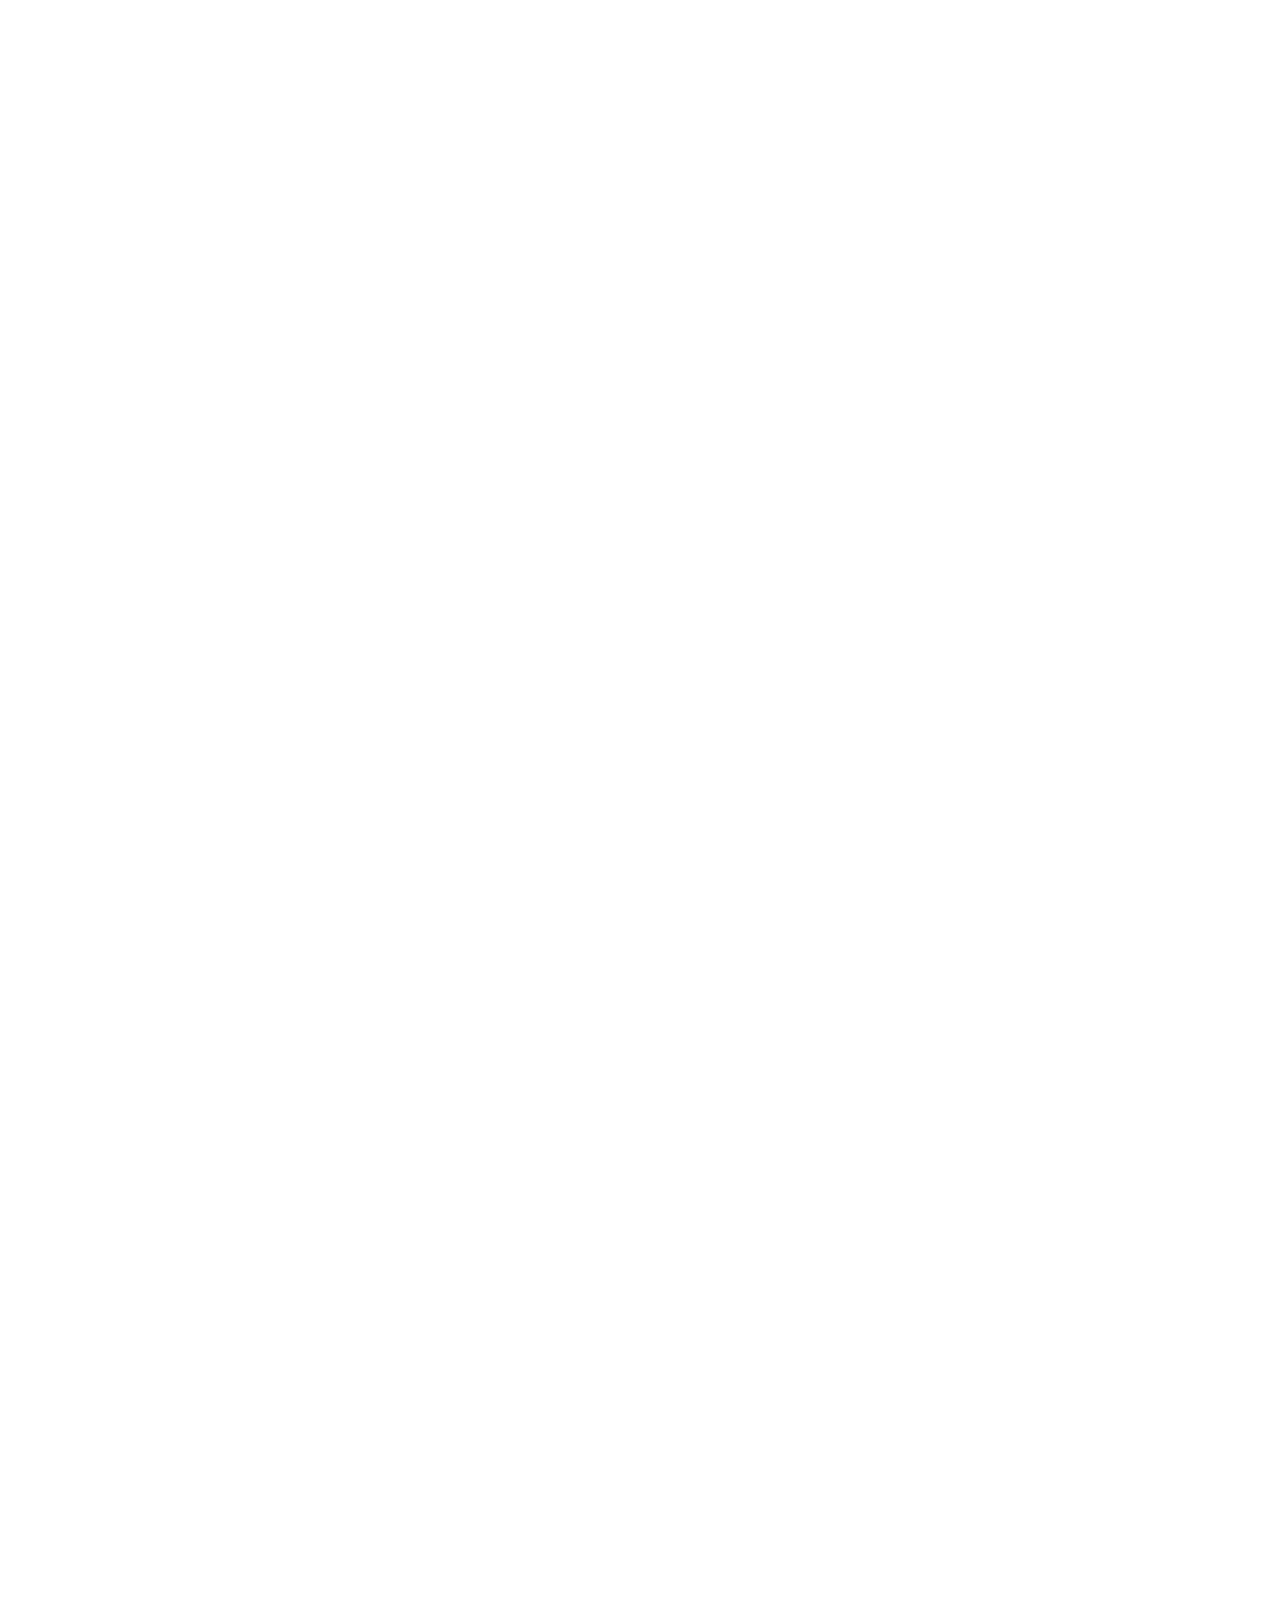
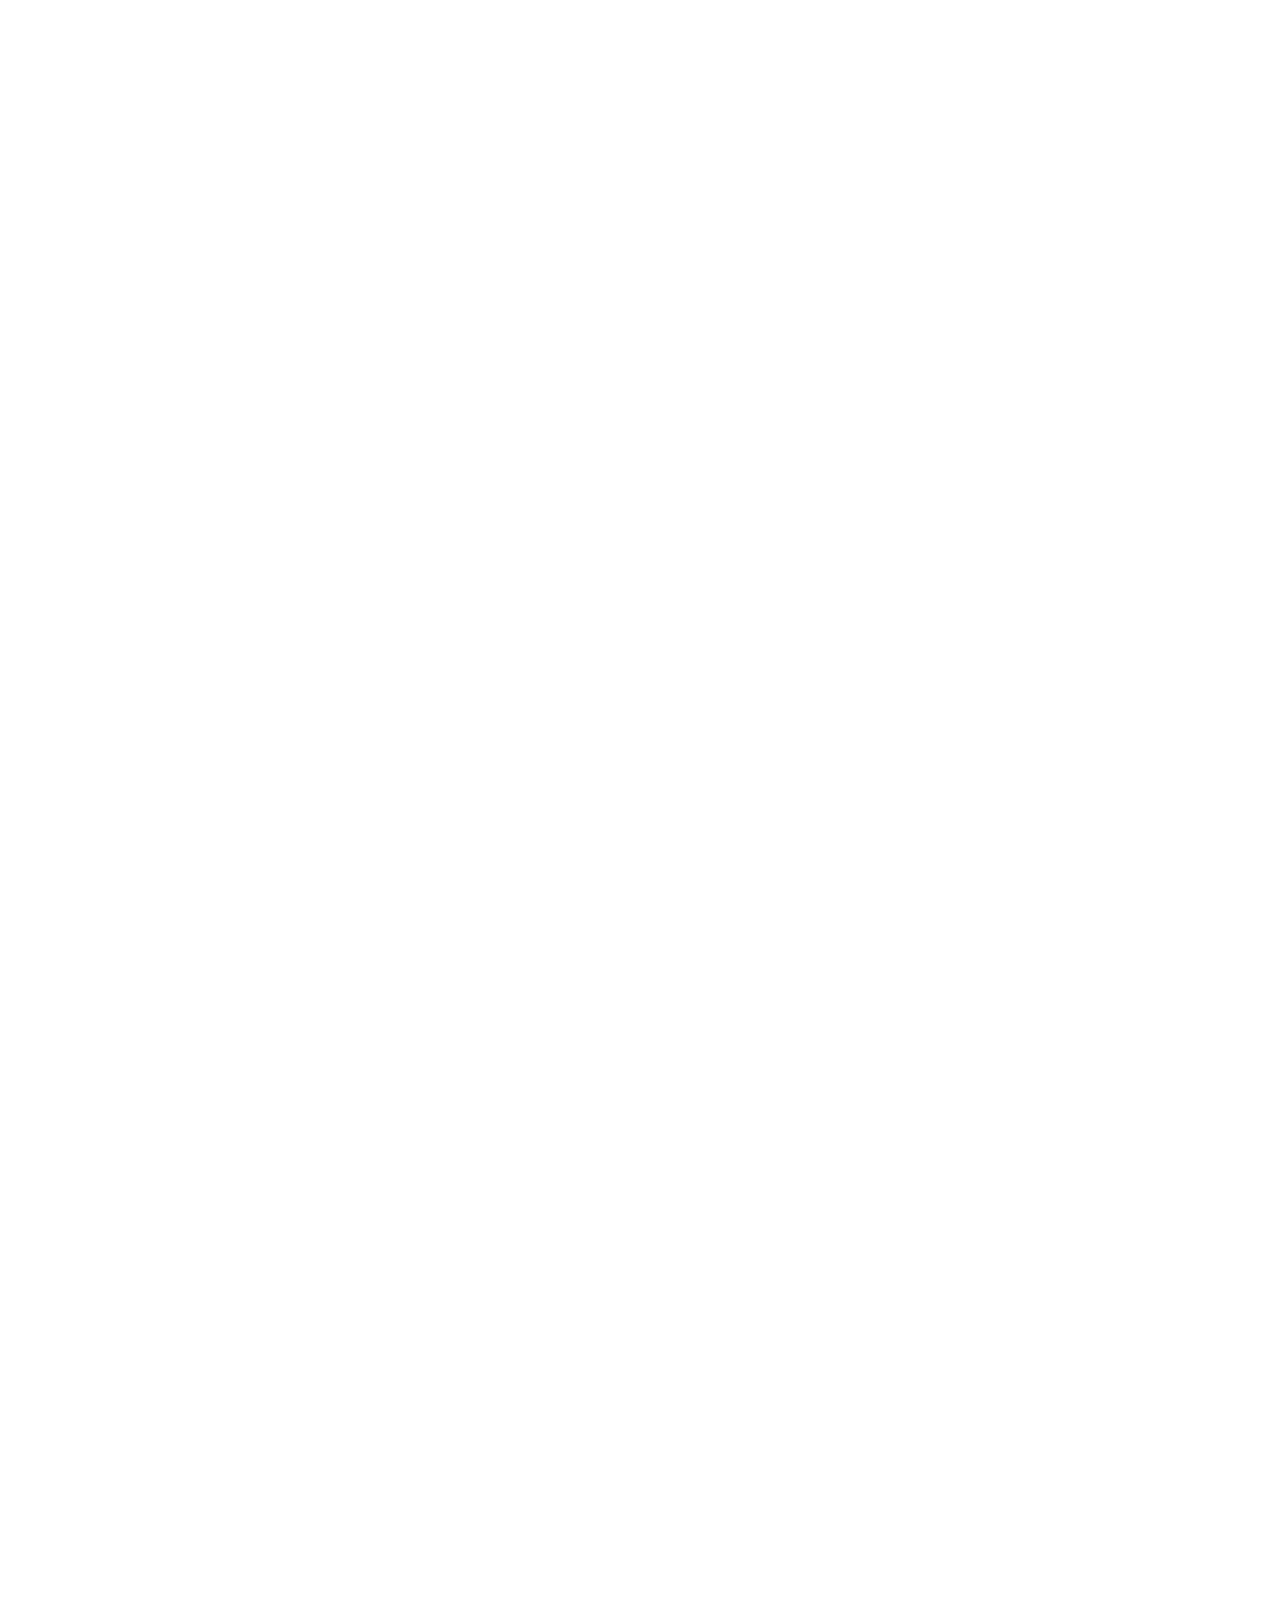
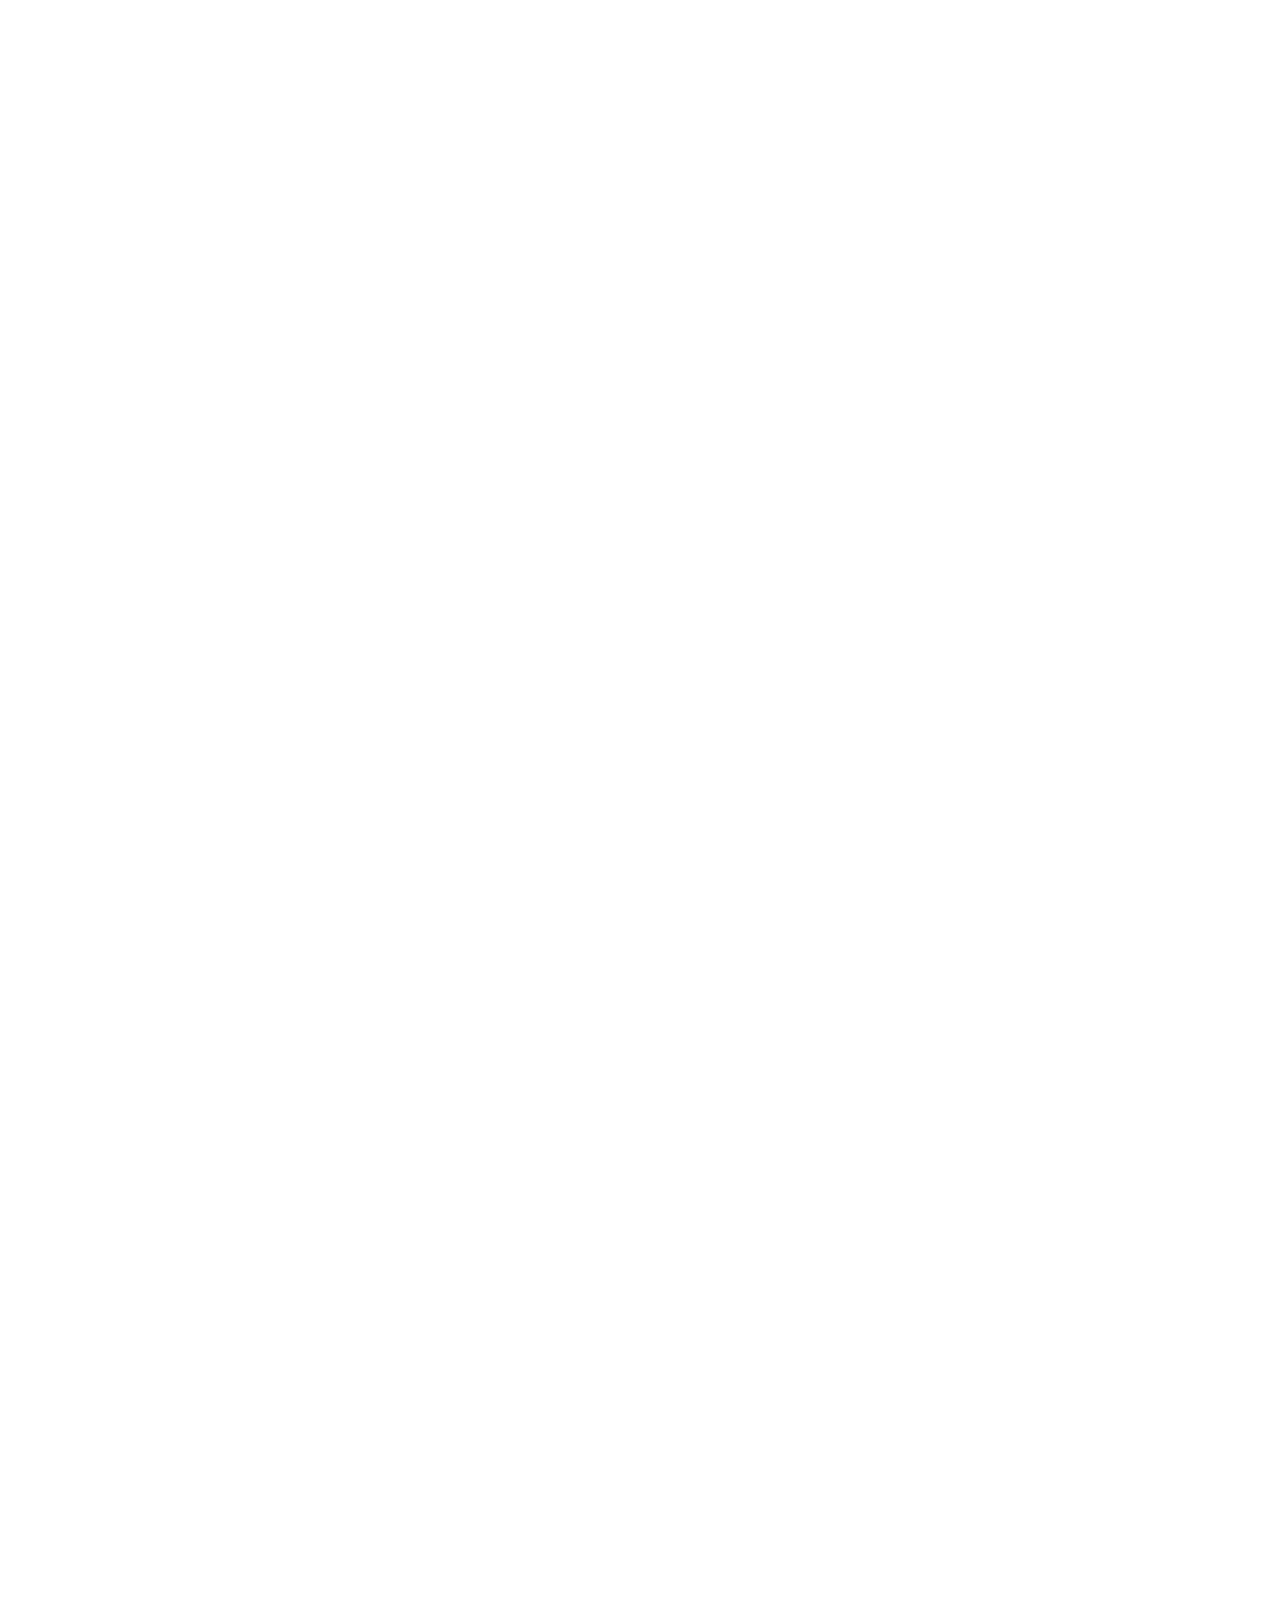
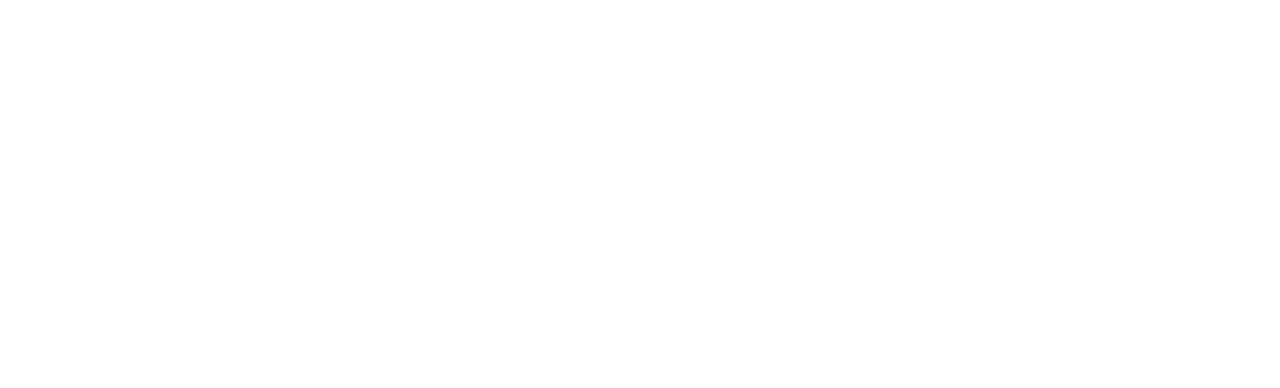
==== commit d776eebf: "hh" ====
--- a/index.html
+++ b/index.html
@@ -3,9 +3,28 @@
 <head>
     <meta charset="UTF-8">
     <meta http-equiv="X-UA-Compatible" content="IE=edge">
+
+    <meta name="generator" content="Jekyll v3.8.7" />
+<meta property="og:title" content="Home" />
+<meta property="og:locale" content="en_US" />
+<meta name="description" content="Vino Educational Consulting helps students who want to process University scholarships abroad." />
+<meta property="og:description" content="Vino Educational Consulting Non-Immigrant visa application form processing
+Document checks
+Eligibility requirement checks
+University admissions and student visa immigration legal advice
+Mock visa interview Choosing of course
+Preparation of application documents
+Application to schools ." />
+<link rel="canonical" href="/" />
+<meta property="og:url" content="/" />
+<meta property="og:site_name" content="vino education consulting" />
+<meta name="twitter:card" content="summary" />
+<meta property="twitter:title" content="Home" />
+
+
+
     <meta name="viewport" content="width=device-width, initial-scale=1.0">
     <title>vino</title>
-    <meta name="viewport" content="width=device-width, initial-scale=1">
 
     <link rel="preconnect" href="https://fonts.googleapis.com">
     <link rel="preconnect" href="https://fonts.gstatic.com" crossorigin>
@@ -22,7 +41,7 @@
         <!-- JavaScript Bundle with Popper -->
     <script src="https://cdn.jsdelivr.net/npm/bootstrap@5.0.0-beta3/dist/js/bootstrap.bundle.min.js" integrity="sha384-JEW9xMcG8R+pH31jmWH6WWP0WintQrMb4s7ZOdauHnUtxwoG2vI5DkLtS3qm9Ekf" crossorigin="anonymous"></script>
 
-
+    <link rel="stylesheet" href="https://unpkg.com/aos@next/dist/aos.css" />
     <link rel="stylesheet" href="script.js">
     <link rel="icon" href="image/unnamed.png" type="image/gif" sizes="16x16">
 </head>
@@ -32,26 +51,25 @@
         <div class="row text-center header-top justify-content-center p-5">
             
 
-            <div class="col-lg-4 col-md-12 col-sm-12">
+            <div class="col-lg-4 col-md-12 col-sm-12" data-aos="fade-right" data-aos-duration="1000">
                 <img src="image/jodyhongfilms-sI1mbxJFFpU-unsplash(XyWQaxATWPB) (1)(W3ZvfquV0aR) (1).jpg" alt="cyon logo" class="img-fluid">
             </div>
 
-            <div class="col-lg-4 col-md-12 col-sm-12">
+            <div class="col-lg-4 col-md-12 col-sm-12 gi" data-aos="fade-right" data-aos-duration="1000">
                 <h1>Vino Education Consulting</h1>
-                <address>38, Julius Nyerere crescent, Opposite Asokoro Hospital, Asokoro, Abuja, Nigeria, 900231</address>
-
-                <h6>Office Hours<br>
+                <address></address>
+
+                <h6  data-aos="fade-up" data-aos-duration="1000" >Office Hours<br>
                   Mon - Fri : 9:00 am - 5:00 pm</h6>
-                <a href="mailto:info@vinoeducationconsulting.com
-                "><i class="go text-white fa fa-envelope" aria-hidden="true"></i></a> <br>
-                <a href="tel:+2348138564620"> <i class="go text-white  fa fa-phone" aria-hidden="true"></i></a>
+                <a href="mailto:info@vinoeducationconsulting.com" class="text-white"  data-aos="fade-up" data-aos-duration="1000" >info@vinoeducationconsulting.com</a> <br>
+                <a href="tel:+2348138564620" class="text-white"  data-aos="fade-up" data-aos-duration="1000" >+2348138564620 </a>
                 <!-- <a href="tel:+2348187362882"> <i class="go fa fa-phone" aria-hidden="true"></i></a> -->
-                <h4 class="p-5 mt-5">We Help You Achieve Your Dream of Studying Abroad </h4>
-            </div>
-
-
-
-            <div class="col-lg-4 col-md-6 col-sm-12">
+                <h4 class="p-5 mt-5"  data-aos="fade-up" data-aos-duration="1000" >We Help You Achieve Your Dream of Studying Abroad </h4>
+            </div>
+
+
+
+            <div class="col-lg-4 col-md-6 col-sm-12"  data-aos="fade-up" data-aos-duration="1000" >
                 <img src="image/clay-banks-GX8KBbVmC6c-unsplash(R3X3UdhU4Tx)(JSUIlUSMQEc).jpg" alt="ss Peter & Paul" class="img-fluid img-1 ">
             </div>
         </div>
@@ -62,46 +80,47 @@
                 <nav class="navbar bg-white">
                     <div class="container">
                       <a class="navbar-brand" href="index.html">
-                        <img src="image/unnamed.png" alt="logo" width="80" height="70" class="bg-white text-center">
+                        <img src="image/unnamed.png" alt="logo" width="80" height="70" class="bg-white text-center" data-aos="fade-up" data-aos-duration="1000" >
                       </a>
                     </div>
                   </nav>
 
                   <button class="navbar-toggler" type="button" data-bs-toggle="collapse" data-bs-target="#navbarSupportedContent" aria-controls="navbarSupportedContent" aria-expanded="false" aria-label="Toggle navigation">
-                <span class="navbar-toggler-icon"></span>
+                <span class="navbar-toggler-icon" data-aos="fade-down" data-aos-duration="1000" ></span> 
               </button>
               <div class="collapse navbar-collapse" id="navbarSupportedContent">
                 <ul class="navbar-nav me-auto mb-2 mb-lg-0 ">
 
                   <li class="nav-item">
-                    <a class="nav-link active text-dark" aria-current="page" href="index.html">Home</a>
+                    <a class="nav-link active text-dark" aria-current="page" href="index.html" data-aos="fade-down" data-aos-duration="1000" >Home</a>
                   </li>
 
                   <li class="nav-item">
-                    <a class="nav-link text-dark" aria-current="page" href="about.html">About</a>
+                    <a class="nav-link text-dark" aria-current="page" href="about.html" data-aos="fade-down" data-aos-duration="1000" >About</a>
                   </li>
 
                   <li class="nav-item">
-                    <a class="nav-link text-dark" aria-current="page" href="scholarships.html">services</a>
+                    <a class="nav-link text-dark" aria-current="page" href="scholarships.html" data-aos="fade-down" data-aos-duration="1000" >Services</a>
                   </li>
 
 
                   <li class="nav-item">
-                    <a class="nav-link text-dark" aria-current="page" href="contact.html">Contact us</a>
+                    <a class="nav-link text-dark" aria-current="page" href="contact.html" data-aos="fade-down" data-aos-duration="1000" >Contact us</a>
                   </li>
                   
                 
                 </ul>
-                <form class="d-flex">
+                <!-- <form class="d-flex">
                   <input class="form-control me-2" type="search" placeholder="Search" aria-label="Search">
                   <button class="btn btn-outline-success" type="submit">Search</button>
-                </form>
+                </form> -->
               </div>
             </div>
           </nav>
-    </div>
-
-    <div class="hero container-fluid p-5 bg-dark">
+    </div> 
+    
+
+    <div class="hero container-fluid p-5 bg-dark"  data-aos="fade-up" data-aos-duration="1000" >
         <div id="carouselExampleIndicators" class="carousel slide" data-bs-ride="carousel">
             <div class="carousel-indicators">
               <button type="button" data-bs-target="#carouselExampleIndicators" data-bs-slide-to="0" class="active" aria-current="true" aria-label="Slide 1"></button>
@@ -130,7 +149,22 @@
           </div> 
     </div>
 
-    <div class="main text-white p-5 mt-4 bg-dark">
+    <div class="absent bg-dark text-center" data-aos="fade-right" data-aos-duration="1000">
+        <address></address>
+        <h1 class="text-white p-3">Vino Education Consulting</h1>
+
+        <h6 class="text-white p-3"  data-aos="fade-up" data-aos-duration="1000" >Office Hours<br>
+          Mon - Fri : 9:00 am - 5:00 pm</h6>
+        <a href="mailto:info@vinoeducationconsulting.com" class="text-white"  data-aos="fade-up" data-aos-duration="1000" >info@vinoeducationconsulting.com</a> <br>
+        <a href="tel:+2348138564620" class="text-white"  data-aos="fade-up" data-aos-duration="1000" >+2348138564620 </a>
+        <!-- <a href="tel:+2348187362882"> <i class="go fa fa-phone" aria-hidden="true"></i></a> -->
+        <h4 class="p-5 mt-5 text-white"  data-aos="fade-up" data-aos-duration="1000" >We Help You Achieve Your Dream of Studying Abroad </h4>
+    </div>
+    </div>
+
+   
+
+    <div class="main text-white p-5 mt-4 bg-dark"  data-aos="fade-down" data-aos-duration="1000" >
         <div class="container text-center">
             <h4 class="vn text-sm-start p-3"> At Vino Education Consulting, we pride ourselves in the QUALITY of our services. We do not only provide QUALITY services, we also strive to build long lasting relationship with students and parents based on the principle of INTEGRITY, HONESTY and PROFESSIONALISM. This is why our clients keep on recommending our services to prospective students around the world.</h4>
 
@@ -139,20 +173,20 @@
 
         <div class="about vn container bg-dark text-white">
             <div class="row">
-              <h4 class="vn text-sm-start p-3">
-                We have an unbeatable track record of excellence that have made us the international student recruitment company of choice for students in Nigeria seeking to study abroad.
+              <h4 class="vn text-sm-start p-3"  data-aos="fade-up" data-aos-duration="1000" >
+                We Have An Unbeatable Track Record Of Excellence That Have Made Us The International Student Recruitment Company Of Choice For Students In Nigeria Seeking To Study Abroad.
                 </h4>
                 <h2>  Contact Us NOW To Discuss Your Study Options .</h2>
 
               <div class="col-lg-6 col-md-6 col-sm-4 mb-5">
                 <div class="img-info justify-content-sm-center px-4">
-                    <a href="#"><img src="image/goooo.jpg" alt="" class="img-fluid"></a>
+                    <a href="#"><img src="image/goooo.jpg" alt="" class="img-fluid"  data-aos="fade-up" data-aos-duration="1000" ></a>
                 </div>
 
               </div>
               
               <div class="col-lg-6 col-md-6 col-sm-4 mb-5">
-                    <div class="img-info justify-content-sm-center px-4">
+                    <div class="img-info justify-content-sm-center px-4"  data-aos="fade-down" data-aos-duration="1000" >
                         <a href="#"><img src="image/goooooo.jpg" alt="" class="img-fluid"></a>
                     </div>
 
@@ -163,9 +197,9 @@
          <hr>
   </div>
 
-  <div class="section mb-5">
+  <div class="section mb-5" data-aos="fade-up" data-aos-duration="1000" >
     <div class="container-fluid">
-      <h4 class="text-uppercase text-center mt-5">
+      <h4 class="text-uppercase text-center mt-5"  data-aos="fade-down" data-aos-duration="1000" data-aos="fade-down" data-aos-duration="1000" >
         what do you need help for?
     </h4>
 
@@ -199,13 +233,13 @@
         </div> -->
 
         
-        <div class="col-lg-4 col-md-6 col-sm-12 mb-5 p-3">
+        <div class="col-lg-4 col-md-6 col-sm-12 mb-5 p-3" data-aos="fade-down" data-aos-duration="1000" >
           <div class="card">
             <img src="image/resize-1625781382878730757ADMISSIONPROCESSINGPICTURE1.jpg" class="card-img-top  p-2" alt="...">
             <div class="card-body bg-white text-dark">
               <h4 class="card-title text-center">Admission <br> Processing</h4>
               <p class="card-text">
-                <ul>
+                <ul  data-aos="fade-up" data-aos-duration="1000" >
                   <li>Choosing of course</li>
                   <li>Preparation of application documents </li>
                   <li> Application to schools</li>
@@ -221,18 +255,18 @@
         </div>
 
 
-        <div class="col-lg-4 col-md-6 col-sm-12 mb-5 p-3" >
+        <div class="col-lg-4 col-md-6 col-sm-12 mb-5 p-3" data-aos="fade-up" data-aos-duration="1000" >
           <div class="card ">
             <img src="image/VISA COUNSELLING PICTURE.jpg" class="card-img-top p-2" alt="...">
             <div class="card-body bg-white text-dark">
               <h4 class="card-title text-center">Visa Counselling <br> and Advice</h4>
               <p class="card-text">
                 <ul>
-                  <li>Non-Immigrant visa application form processing</li>
-                  <li>Document checks</li>
-                  <li>Eligibility requirement checks</li>
-                  <li>University admissions and student visa immigration legal advice</li>
-                  <li>Mock visa interview</li>
+                  <li  data-aos="fade-up" data-aos-duration="1000" >Non-Immigrant visa application form processing</li>
+                  <li  data-aos="fade-up" data-aos-duration="1000" >Document checks</li>
+                  <li  data-aos="fade-up" data-aos-duration="1000" >Eligibility requirement checks</li>
+                  <li  data-aos="fade-up" data-aos-duration="1000" >University admissions and student visa immigration legal advice</li>
+                  <li  data-aos="fade-up" data-aos-duration="1000" >Mock visa interview</li>
                 </ul>
               </p>
             </div>
@@ -241,13 +275,13 @@
 
 
 
-        <div class="col-lg-4 col-md-6 col-sm-12 mb-4 p-3">
+        <div class="col-lg-4 col-md-6 col-sm-12 mb-4 p-3" data-aos="fade-down" data-aos-duration="1000" >
             <div class="card">
-              <img src="image/resize-1625781584938201973SCHOLARSHIPGRADUATEASSISTANTPICTURE1.jpg" class="card-img-top p-2" alt="...">
+              <img src="image/resize-1625781584938201973SCHOLARSHIPGRADUATEASSISTANTPICTURE1.jpg" class="card-img-top p-2" alt="..."  data-aos="fade-up" data-aos-duration="1000" >
               <div class="card-body bg-white text-dark">
                 <h4 class="card-title text-center">	Scholarship/ <br> Assistantship</h4>
                 <p class="card-text">
-                  <ul>
+                  <ul data-aos="fade-down" data-aos-duration="1000" >
                     <li>Identification of suitable fully/partial funded scholarship/assistantship opportunities</li>
                     <li>Submission of scholarship/assistantship</li><br> <br> <br>
                   </ul>
@@ -274,12 +308,12 @@
       </div>
     </div>
     
-      </div>
   </div>
+  </div>
 
 
   <div class="what-others text-dark text-center bg-dark">
-    <h4 class="text-center mt-4">What Others are Saying About us</h4>
+    <h4 class="text-center mt-4"  data-aos="fade-up" data-aos-duration="1000" >What Others are Saying About us</h4>
     <div class="container-fluid abt-p">
       <div id="carouselExampleCaptions" class="carousel slide" data-bs-ride="carousel">
         <div class="carousel-indicators">
@@ -291,17 +325,17 @@
         <div class=" container-fluid what">
           <div class="carousel-inner mt-5">
             <div class="carousel-item active abt-us">
-              <img src="image/smiling-african-american-student-with-glasses-and-with-books-near-college-portrait-of-a-happy-black-young-man-standing-on-a-university-background-W3K76P.jpg" class="d-block w-100" alt="...">
+              <img src="image/smiling-african-american-student-with-glasses-and-with-books-near-college-portrait-of-a-happy-black-young-man-standing-on-a-university-background-W3K76P.jpg" class="d-block w-100" alt="..."data-aos="fade-up" data-aos-duration="1000" >
               <div class="carousel-caption d-none d-md-block">
              
-                <p class="text-secondary px-5">I have met many consulting agencies that seek to help me and despite all their promises it appears they were all doomed to fail from Ab-initio, but when i got to Vino, the treatment was different and the way they make sure you are satisfied with their services is avery beautiful thing. 
+                <p class="text-secondary px-5"  >I have met many consulting agencies that seek to help me and despite all their promises it appears they were all doomed to fail from Ab-initio, but when i got to Vino, the treatment was different and the way they make sure you are satisfied with their services is avery beautiful thing. 
                   <h3 class="text-danger px-1">Daniel Cole</h3>
                 </p>
               </div>
             </div>
   
-            <div class="carousel-item abt-us">
-              <img src="image/8db95e4392cd22edaf0c857b0a3c274a.jpg" class="d-block w-100 " alt="...">
+            <div class="carousel-item abt-us" data-aos="fade-down" data-aos-duration="1000" >
+              <img src="image/8db95e4392cd22edaf0c857b0a3c274a.jpg" class="d-block w-100 " alt="..." data-aos="fade-up" data-aos-duration="1000" >
               <div class="carousel-caption d-none d-md-block ">
               
                 <p class="text-secondary px-5">Lorem ipsum dolor sit amet consectetur adipisicing elit. Unde libero rerum quia molestiae perspiciatis vitae illum, voluptate rem consequuntur ullam soluta vero totam tempore facilis velit excepturi dignissimos est odit architecto eligendi dolore quibusdam? Illo laboriosam nulla aliquam, ex eum, soluta harum dignissimos voluptates suscipit odio aut, veritatis non nostrum delectus! Omnis voluptates delectus non cum consequatur obcaecati quae, in voluptas mollitia quod veritatis voluptatem dignissimos.
@@ -311,10 +345,10 @@
             </div>
             
             <div class="carousel-item abt-us">
-              <img src="image/beautiful-young-girl-kid-wearing-260nw-1513804589.jpg" class="d-block w-100" alt="...">
+              <img src="image/beautiful-young-girl-kid-wearing-260nw-1513804589.jpg" class="d-block w-100" alt="..."  >
               <div class="carousel-caption d-none d-md-block">
                 
-                <p class="text-secondary px-5">Lorem ipsum dolor sit amet, consectetur adipisicing elit. Reiciendis illo consequatur porro dolorem ullam placeat labore dicta ducimus dolorum, cumque explicabo cum molestiae beatae reprehenderit provident iure, quo, neque numquam ipsum fugiat corporis eaque omnis. Ducimus deserunt, non quod beatae minus dignissimos repudiandae possimus consequuntur impedit ad sequi vitae laboriosam distinctio nihil delectus ut. Sequi vitae repudiandae possimus nulla explicabo, perferendis voluptates beatae amet dolores!
+                <p class="text-secondary px-5"  >Lorem ipsum dolor sit amet, consectetur adipisicing elit. Reiciendis illo consequatur porro dolorem ullam placeat labore dicta ducimus dolorum, cumque explicabo cum molestiae beatae reprehenderit provident iure, quo, neque numquam ipsum fugiat corporis eaque omnis. Ducimus deserunt, non quod beatae minus dignissimos repudiandae possimus consequuntur impedit ad sequi vitae laboriosam distinctio nihil delectus ut. Sequi vitae repudiandae possimus nulla explicabo, perferendis voluptates beatae amet dolores!
                   <h3 class="px-1">Issabella Young</h3>
                 </p>
               </div>
@@ -342,19 +376,20 @@
       <div id="carouselExampleSlidesOnly" class="carousel slide" data-bs-ride="carousel">
         <div class="carousel-inner px-5">
 
-          <div class="carousel-item active px-3">
-            <p class="text-white px-5 bg-dark">I never thought it was going to be a reality but Vino made my dream of studying abroad a reality. <br> Their services are professional and top-notch.
+          <div class="carousel-item active px-3" >
+            <p class="text-white px-5 bg-dark">I never thought it was going to be a reality but Vino made my dream of studying abroad a come through. <br> Their services are professional and top-notch. They listen to you,
+              understand what you want. Thank you, Vino.
               <h3 class="text-white px-1">Daniel Cole</h3>
             </p>
           </div>
 
-          <div class="carousel-item px-3">
-            <p class="text-white px-5 bg-dark">I have met many consulting agencies, but Vino is unique. They treat their clients in a professional manner and make sure you achieve your goal of studying abroad. Thank you, Vino.
+          <div class="carousel-item px-3" >
+            <p class="text-white px-5 bg-dark">Vino makes sure you achieve your goal of studying abroad.I have always had the dream of studying abroad because I wanted to experience education in another country. Through Vino’s expert service, I was able to achieve my dream.
               <h3 class="text-white px-1">Philip Solarin</h3>
             </p>
           </div>
 
-          <div class="carousel-item px-3">
+          <div class="carousel-item px-3" >
             <p class="text-white px-5 bg-dark">If not for Vino Education consulting, I would never agree that studying abroad is possible. They simplified the process of studying abroad and made it look so easy. Today, I am studying in my dream University and country.  
               <h3 class="text-white px-1">Issabella Chuks</h3>
             </p>
@@ -366,12 +401,12 @@
   </div>
   
   
-  <section class="container-fluid text-center text-dark bg-dark">
+  <section class="container-fluid text-center text-dark bg-dark"  data-aos="fade-up" data-aos-duration="1000" >
     <footer class="foot p-5">
         <div class="row">
             <div class="col-lg-4 col-md-4 col-sm-12 foot1 text-white">
                 <div class="foot2">
-                    <h6 class="text-uppercase text-left">
+                    <h6 class="text-uppercase text-left"  data-aos="fade-up" data-aos-duration="1000" >
                        About Vino Education Consulting
                     </h6>
                         
@@ -469,17 +504,17 @@
 
                             <div class=" col-lg-12 col-md-12 col-sm-12 history ml-3 text-white">
                              <div>
-                              <a href="tel:+2348138564620"> <i class="go fa fa-phone" aria-hidden="true"></i></a>
+                              <a href="tel:+2348138564620">+2348138564620</a>
                             
                              </div>
 
                                 <div>
-                                 <a href="tel:+2348187362882"> <i class="go fa fa-phone" aria-hidden="true"></i></a>
+                                 <a href="tel:+2348187362882">+2348187362882</a>
                                 </div>
 
                                 <div class="">
                                   <a href="mailto:info@vinoeducationconsulting.com
-                                  "><i class="go fa fa-envelope" aria-hidden="true"></i></a> 
+                                  ">Email us</a> 
                                 </div>
                                  
                             </div>
@@ -516,7 +551,17 @@
 
      <!-- Js Script -->
 
-  <script src="assets/js/app.js"></script>
+  <!-- <script src="assets/js/app.js"></script> -->
+
+  <script src="./app.js"></script>
+
+  <script src="https://unpkg.com/aos@next/dist/aos.js"></script>
+<script>
+  AOS.init({
+    duration: 3000,
+    once: false,
+  });
+</script>
 
 
 </body>
--- a/css/style.css
+++ b/css/style.css
@@ -3,6 +3,108 @@
 .vn{
     font-family: 'Pacifico','Kalam', 'Gloria Hallelujah' ;
 }
+
+.absent{
+    display: none;
+}
+
+
+
+
+
+*{
+    padding: 0;
+    margin: 0;
+    box-sizing: border-box;
+}
+
+html{
+    font-family: cursive;
+}
+ /* index styling */
+
+/* header styling */
+
+.navbar-brand img{
+    padding: 5px;
+}
+
+.hero-img{
+    height: 500px !important;
+    width: 100% !important;
+}
+
+/* hero style */
+
+
+
+/* main image styling */
+.main img{
+    height: 400px;
+}
+
+.abt-us img{
+    height: 500px !important;
+    filter: drop-shadow(150%);
+    filter:brightness(20%);
+    filter:contrast(300%);
+    filter: blur(8px) !important;
+
+}
+
+.abt-us p{
+    font-weight: bolder;
+    font-size: x-large;
+    color:  black !important;
+    filter:brightness(300%);
+    filter:contrast(350%);
+    border: 1px solid red;
+
+}
+
+.abt-u{
+    display: none;
+}
+
+.abt-u{
+    display: contents;
+}
+
+.abt-p{
+    display: none;
+}
+
+
+
+
+/* end of index styling */
+
+/* start of about styling */
+
+
+.para-one, .para-two, .para-three, .para-four, .para-five{
+    height: fit-content;
+    font-family: -apple-system, BlinkMacSystemFont, 'Segoe UI', Roboto, Oxygen, Ubuntu, Cantarell, 'Open Sans', 'Helvetica Neue', sans-serif;
+
+}
+
+/* .para-one, .para-two, .para-three, .para-four, .para-five p{
+    font-size:26px;
+} */
+
+.gi a{
+    text-decoration: none;
+}
+
+.gi a:hover{
+    color: rgb(253, 15, 15)!important;
+}
+
+.gi button:hover{
+    background: rgb(253, 15, 15)!important;
+    color: #fff;
+}
+
 
 
 .panel-body #errorMessage{
@@ -61,85 +163,7 @@
     width: 100%;
 }
 
-*{
-    padding: 0;
-    margin: 0;
-    box-sizing: border-box;
-}
-
-html{
-    font-family: cursive;
-}
- /* index styling */
-
-/* header styling */
-
-.navbar-brand img{
-    padding: 5px;
-}
-
-.hero-img{
-    height: 500px !important;
-    width: 100% !important;
-}
-
-/* hero style */
-
-
-
-/* main image styling */
-.main img{
-    height: 400px;
-}
-
-.abt-us img{
-    height: 500px !important;
-    filter: drop-shadow(150%);
-    filter:brightness(20%);
-    filter:contrast(300%);
-    filter: blur(8px) !important;
-
-}
-
-.abt-us p{
-    font-weight: bolder;
-    font-size: x-large;
-    color:  black !important;
-    filter:brightness(300%);
-    filter:contrast(350%);
-    border: 1px solid red;
-
-}
-
-.abt-u{
-    display: none;
-}
-
-.abt-u{
-    display: contents;
-}
-
-.abt-p{
-    display: none;
-}
-
-
-
-
-/* end of index styling */
-
-/* start of about styling */
-
-
-.para-one, .para-two, .para-three, .para-four, .para-five{
-    height: fit-content;
-    font-family: -apple-system, BlinkMacSystemFont, 'Segoe UI', Roboto, Oxygen, Ubuntu, Cantarell, 'Open Sans', 'Helvetica Neue', sans-serif;
-
-}
-
-/* .para-one, .para-two, .para-three, .para-four, .para-five p{
-    font-size:26px;
-} */
+
 
 
 .parallax-one {
@@ -394,6 +418,10 @@
 
     /* end of contact styling */
 
+    .absent{
+        display: block;
+    }
+
 
 
    
